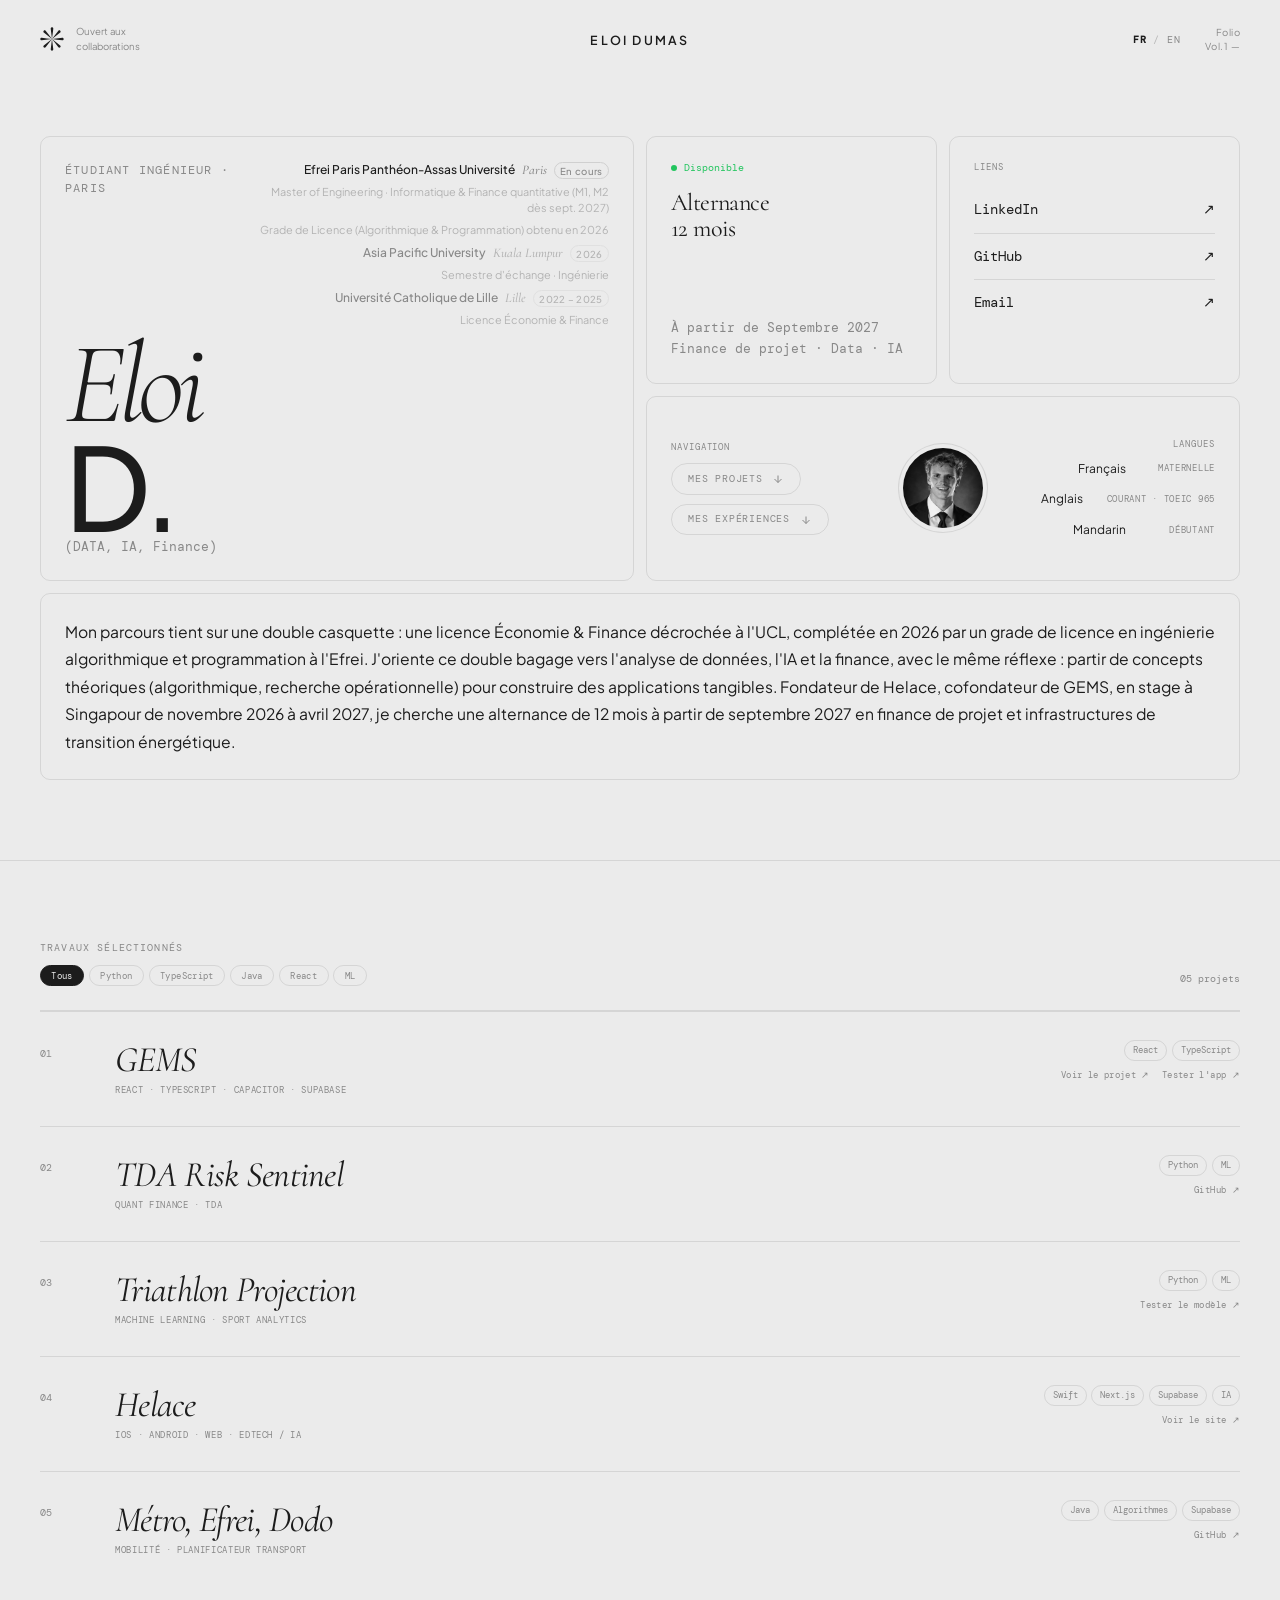
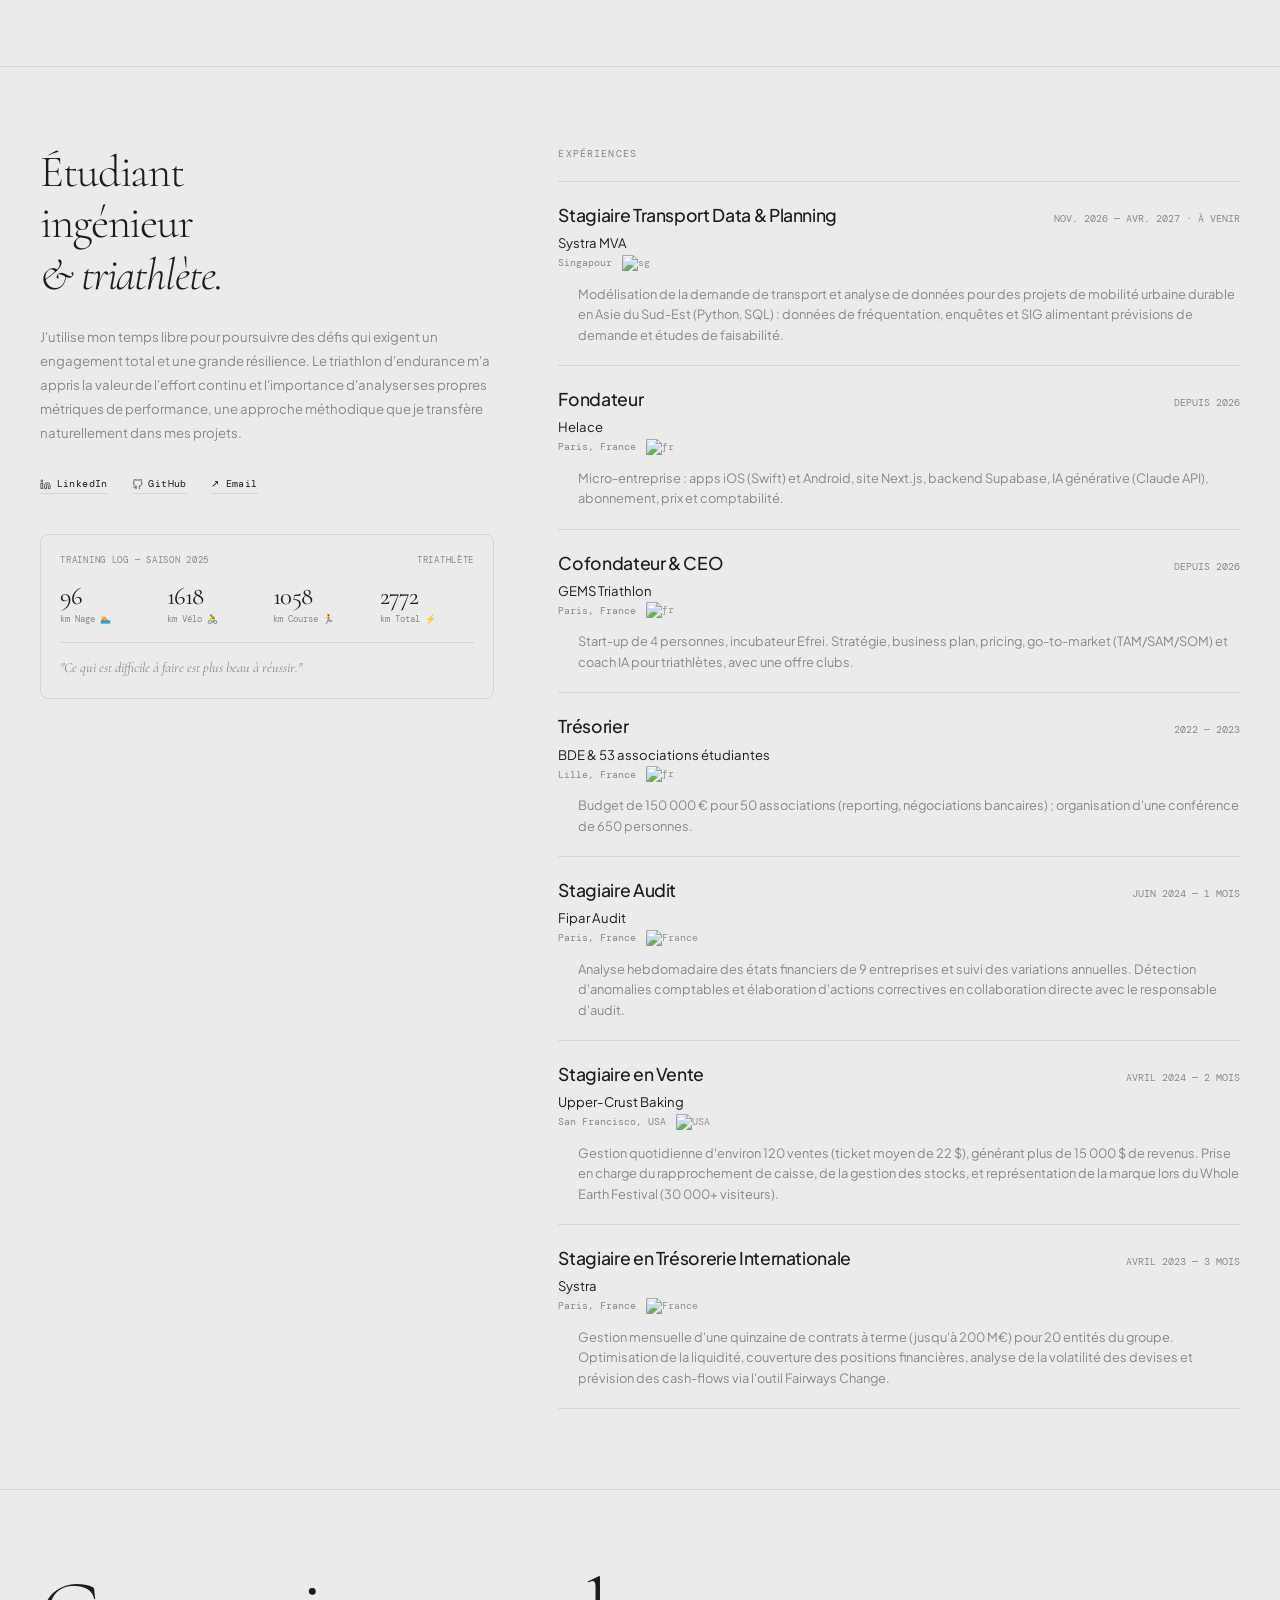
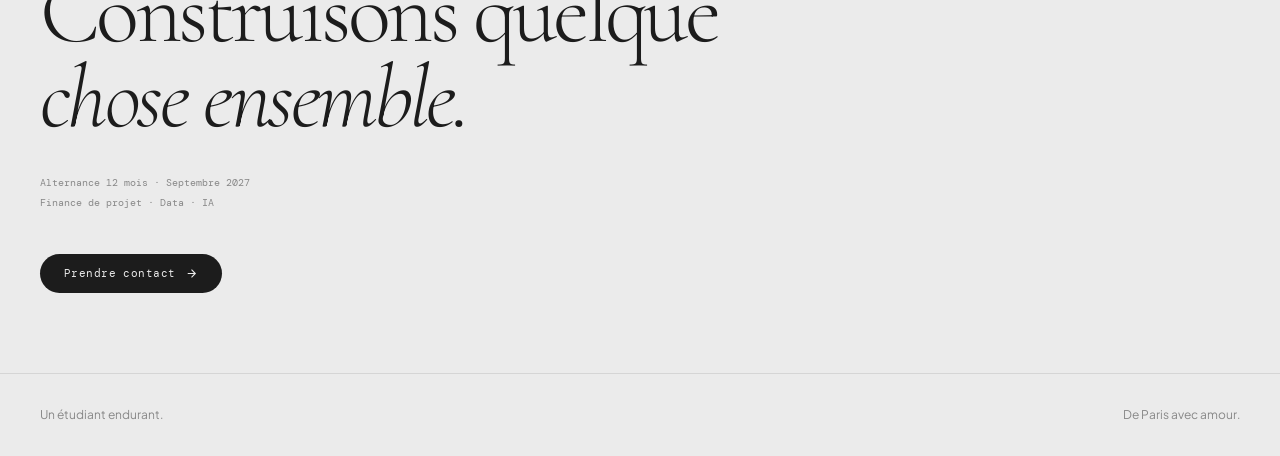
==== index.html @ a980f762 "Alternance 2027, Systra MVA Singapore, GEMS clubs, Helace mobile, new experiences Co-Authored-By: Cl" ====
<!DOCTYPE html>
<html lang="fr">
<head>
  <meta charset="UTF-8">
  <meta name="viewport" content="width=device-width, initial-scale=1.0">
  <meta name="theme-color" content="#ebebeb">
  <title>Eloi D. — Étudiant Data, IA, Finance</title>
  
  <link rel="preconnect" href="https://fonts.googleapis.com">
  <link rel="preconnect" href="https://fonts.gstatic.com" crossorigin>
  <link href="https://fonts.googleapis.com/css2?family=Cormorant:ital,wght@0,300;0,400;1,300;1,400&family=Plus+Jakarta+Sans:wght@300;400;500;600&family=DM+Mono:ital,wght@0,300;0,400;1,300&display=swap" rel="stylesheet">
  <link rel="icon" type="image/png" href="favicon.png">
  <link rel="stylesheet" href="style.css">
</head>

<body class="no-scroll">

  <div id="preloader">
    <div class="pre-top">Chargement</div>
    <div class="pre-center"><span class="si">Eloi </span><em>DUMAS</em></div>
    <div class="pre-bottom">
      <div class="pre-footer">
        <div>Un étudiant endurant.</div>
        <div>De Paris avec amour.</div>
      </div>
      <div id="progress">0%</div>
    </div>
  </div>

  <div id="transition">
    <div class="t-text"><span class="t-label" id="t-label">—</span></div>
  </div>

  <header>
    <nav class="nav container">
      <div class="nav-logo">
        <svg class="nav-star" viewBox="0 0 24 24" fill="none">
          <path d="M11.9999 12L5.61501 20.2027C5.11281 20.7653 4.23154 20.7803 3.72078 20.2572C3.21795 19.7423 3.24334 18.879 3.79721 18.3849C6.53142 16.2566 9.26566 14.1283 11.9999 12Z" fill="#1C1C1C"/>
          <path d="M11.9999 11.9999L1.68496 13.2852C0.932055 13.3279 0.298262 12.7154 0.306974 11.9844C0.315539 11.2647 0.943908 10.6723 1.68496 10.7145C5.12328 11.143 8.56161 11.5714 11.9999 11.9999Z" fill="#1C1C1C"/>
          <path d="M11.9999 11.9999L3.79723 5.61501C3.23466 5.11281 3.21962 4.23154 3.74269 3.72078C4.25764 3.21795 5.12089 3.24334 5.61503 3.79721C7.74334 6.53142 9.87162 9.26566 11.9999 11.9999Z" fill="#1C1C1C"/>
          <path d="M11.9999 11.9999L10.7145 1.68496C10.6718 0.932055 11.2843 0.298262 12.0154 0.306974C12.735 0.315539 13.3275 0.943908 13.2852 1.68496C12.8568 5.12328 12.4283 8.56161 11.9999 11.9999Z" fill="#1C1C1C"/>
          <path d="M11.9999 12L18.3848 3.79735C18.887 3.23478 19.7682 3.21974 20.279 3.74282C20.7818 4.25776 20.7565 5.12102 20.2026 5.61515C17.4684 7.74346 14.7341 9.87174 11.9999 12Z" fill="#1C1C1C"/>
          <path d="M11.9999 11.9999L22.3149 10.7145C23.0678 10.6718 23.7016 11.2843 23.6929 12.0154C23.6843 12.735 23.056 13.3275 22.3149 13.2852C18.8766 12.8568 15.4382 12.4283 11.9999 11.9999Z" fill="#1C1C1C"/>
          <path d="M12 12L20.2027 18.3849C20.7653 18.8871 20.7803 19.7684 20.2572 20.2791C19.7423 20.782 18.879 20.7566 18.3849 20.2027C16.2566 17.4685 14.1283 14.7342 12 12Z" fill="#1C1C1C"/>
          <path d="M12 12L13.2853 22.315C13.328 23.0679 12.7155 23.7017 11.9845 23.693C11.2648 23.6845 10.6724 23.0561 10.7147 22.315C11.1431 18.8767 11.5715 15.4383 12 12Z" fill="#1C1C1C"/>
        </svg>
        <span class="nav-text"><span>Ouvert aux</span><br><span>collaborations</span></span>
      </div>
      <div><span class="nav-wordmark" id="menu-toggle">ELOI DUMAS</span></div>
      <div class="nav-right" style="display: flex; align-items: center; justify-content: flex-end; gap: 1.5rem;">
        <div class="lang-switch">
          <span class="lang-active">FR</span>
          <span class="lang-sep">/</span>
          <a href="en.html" class="lang-link">EN</a>
        </div>
        
        <div class="nav-version"><span>Folio</span><span>Vol.1 —</span></div>
        <button class="nav-burger" id="burger"><span></span><span></span><span></span></button>
      </div>
    </nav>
  </header>

  <div id="menu">
    <div class="container">
      <ul class="menu-inner">
        <li class="menu-item"><a href="#work" class="menu-link"><span class="menu-num">01</span><span class="menu-lw"><span class="menu-ls"><span class="si">P</span>rojets</span><span class="menu-lc"><span class="si">P</span>rojets</span></span></a></li>
        <li class="menu-item"><a href="#about" class="menu-link"><span class="menu-num">02</span><span class="menu-lw"><span class="menu-ls"><span class="si">À</span> propos</span><span class="menu-lc"><span class="si">À</span> propos</span></span></a></li>
        <li class="menu-item"><a href="#contact" class="menu-link"><span class="menu-num">04</span><span class="menu-lw"><span class="menu-ls"><span class="si">C</span>ontact</span><span class="menu-lc"><span class="si">C</span>ontact</span></span></a></li>
        <li class="menu-item"><span class="menu-year">©2026</span></li>
      </ul>
    </div>
  </div>

  <div id="menu-mobile">
    <ul class="mm-list">
      <li class="mm-item"><a href="#work" class="mm-link"><span class="mm-num">01</span><span class="si">P</span>rojets</a></li>
      <li class="mm-item"><a href="#about" class="mm-link"><span class="mm-num">02</span><span class="si">À</span> propos</a></li>
      <li class="mm-item"><a href="#contact" class="mm-link"><span class="mm-num">04</span><span class="si">C</span>ontact</a></li>
    </ul>
    <div class="mm-footer"><div>Alternance · Sept. 2027</div></div>
  </div>

  <div class="home-prefix">
    <main>

      <section class="bento-section">
        <div class="container">
          <div class="bento">

            <div class="bc bc-name">
              <div class="bc-name-top">
                <p class="bc-eyebrow">Étudiant Ingénieur · Paris</p>
                <div class="bc-schools">
                  <p class="school-main">Efrei Paris Panthéon-Assas Université <span class="school-loc">Paris</span><span class="school-badge school-badge--active">En cours</span></p>
                  <p class="school-desc">Master of Engineering · Informatique & Finance quantitative (M1, M2 dès sept. 2027)</p>
                  <p class="school-desc">Grade de Licence (Algorithmique & Programmation) obtenu en 2026</p>
                  <p class="school-sub">Asia Pacific University <span class="school-loc">Kuala Lumpur</span><span class="school-badge school-badge--done">2026</span></p>
                  <p class="school-desc">Semestre d'échange · Ingénierie</p>
                  <p class="school-sub">Université Catholique de Lille <span class="school-loc">Lille</span><span class="school-badge school-badge--done">2022 – 2025</span></p>
                  <p class="school-desc">Licence Économie & Finance</p>
                </div>
              </div>
              <h1 class="hello-title" id="hello-title">
                <span class="font-sec">Eloi </span><span>D.</span>
              </h1>
              <p class="hello-sub">(DATA, IA, Finance)</p>
            </div>

            <div class="bc bc-status">
              <div class="bc-avail">Disponible</div>
              <p class="bc-status-head">Alternance<br>12 mois</p>
              <p class="bc-status-sub">
                À partir de Septembre 2027<br>
                Finance de projet · Data · IA
              </p>
            </div>

            <div class="bc bc-links">
              <p class="bc-links-label">Liens</p>
              <a href="https://www.linkedin.com/in/eloidumas/" target="_blank" rel="noopener noreferrer" class="bc-link">LinkedIn <span>↗</span></a>
              <a href="https://github.com/d-elmus" target="_blank" rel="noopener noreferrer" class="bc-link">GitHub <span>↗</span></a>
              <a href="mailto:eloi.dumas@efrei.net" class="bc-link">Email <span>↗</span></a>
            </div>

            <div class="bc bc-tri">
              <div class="bento-nav-lang">
                
                <div class="bnl-col bnl-left">
                  <p class="bc-links-label" style="margin-bottom: 0.5rem;">Navigation</p>
                  <div class="bento-nav-links">
                    <a href="#work" class="bento-btn">
                      <span>Mes Projets</span>
                      <svg width="12" height="12" viewBox="0 0 24 24" fill="none" stroke="currentColor" stroke-width="2"><path d="M12 5v14M5 12l7 7 7-7"/></svg>
                    </a>
                    <a href="#about" class="bento-btn">
                      <span>Mes Expériences</span>
                      <svg width="12" height="12" viewBox="0 0 24 24" fill="none" stroke="currentColor" stroke-width="2"><path d="M12 5v14M5 12l7 7 7-7"/></svg>
                    </a>
                  </div>
                </div>

                <div class="bnl-col bnl-center">
                  <img src="imagepp.jpg" alt="Eloi Dumas" class="bnl-pp">
                </div>

                <div class="bnl-col bnl-right">
                  <p class="bc-links-label" style="margin-bottom: 0.5rem; text-align: right;">Langues</p>
                  <div class="bnl-lang-list">
                    <div class="bnl-lang-row"><span>Français</span><span class="bnl-lvl">Maternelle</span></div>
                    <div class="bnl-lang-row"><span>Anglais</span><span class="bnl-lvl">Courant · TOEIC 965</span></div>
                    <div class="bnl-lang-row"><span>Mandarin</span><span class="bnl-lvl">Débutant</span></div>
                  </div>
                </div>

              </div>
            </div>

            <div class="bc bc-bio">
              <p class="bc-bio-text">
                Mon parcours tient sur une double casquette : une licence Économie & Finance
                décrochée à l'UCL, complétée en 2026 par un grade de licence en ingénierie
                algorithmique et programmation à l'Efrei. J'oriente ce double bagage vers
                l'analyse de données, l'IA et la finance, avec le même réflexe : partir de
                concepts théoriques (algorithmique, recherche opérationnelle) pour construire
                des applications tangibles. Fondateur de Helace, cofondateur de GEMS, en stage
                à Singapour de novembre 2026 à avril 2027, je cherche une alternance de
                12 mois à partir de septembre 2027 en finance de projet et infrastructures
                de transition énergétique.
              </p>
            </div>

          </div>
        </div>
      </section>

      <section id="work">
        <div class="container">
          <div class="work-head r">
            <div class="sec-label">
              <span>Travaux Sélectionnés</span>
              <div class="filters">
                <button class="f-btn on" data-f="all">Tous</button>
                <button class="f-btn" data-f="Python">Python</button>
                <button class="f-btn" data-f="TypeScript">TypeScript</button>
                <button class="f-btn" data-f="Java">Java</button>
                <button class="f-btn" data-f="React">React</button>
                <button class="f-btn" data-f="ML">ML</button>
              </div>
            </div>
            <span class="work-count">05 projets</span>
          </div>

          <div class="pi r" data-tags="Python,React,FastAPI">
            <span class="pi-num">01</span>
            <div>
              <h3 class="pi-title">GEMS</h3>
              <p class="pi-cat">React · TypeScript · Capacitor · Supabase</p>
              <p class="pi-desc">Coach triathlon IA sur iOS/Android, désormais pensé aussi pour les clubs : suivi des athlètes par leurs coachs (plan ajusté chaque semaine, notes, séances validées) et administration du club. Moteur algorithmique sur mesure (périodisation, TSS, zones, modèles Daniels/Coggan), synchronisation Strava, Garmin et Coros. Cofondateur & CEO d'une équipe de 4, incubateur Efrei.</p>
            </div>
            <div class="pi-right">
              <div class="pi-tags">
                <span class="ptag">React</span><span class="ptag">TypeScript</span>
              </div>
              <div class="pi-links">
                <a href="https://d-elmus.github.io/gems-triathlon-site/" target="_blank" rel="noopener noreferrer" class="pi-link" onclick="event.stopPropagation()">Voir le projet ↗</a>
                <a href="https://docs.google.com/forms/d/e/1FAIpQLSdRQLuxN2THtHsfDTsqhzsg8SoYLNmGdEOOzNN1s1RnC2ykCA/viewform?usp=header" target="_blank" rel="noopener noreferrer" class="pi-link" onclick="event.stopPropagation()">Tester l'app ↗</a>
              </div>
            </div>
          </div>

          <div class="pi r" data-tags="Python,ML,PyTorch" style="transition-delay:.05s">
            <span class="pi-num">02</span>
            <div>
              <h3 class="pi-title">TDA Risk Sentinel</h3>
              <p class="pi-cat">Quant Finance · TDA</p>
              <p class="pi-desc">Dashboard de finance quantitative anticipant les krachs boursiers (Python, Streamlit). Utilisation de l'Analyse Topologique de Données (plongement de Takens, backend C++) pour modéliser l'espace des phases et générer un score de risque prédictif via backtesting asymétrique.</p>
            </div>
            <div class="pi-right">
              <div class="pi-tags">
                <span class="ptag">Python</span><span class="ptag">ML</span>
              </div>
              <div class="pi-links">
                <a href="https://github.com/d-elmus/TDA-RISK-SENTINEL" target="_blank" rel="noopener noreferrer" class="pi-link" onclick="event.stopPropagation()">GitHub ↗</a>
              </div>
            </div>
          </div>

          <div class="pi r" data-tags="Python,ML" style="transition-delay:.1s">
            <span class="pi-num">03</span>
            <div>
              <h3 class="pi-title">Triathlon Projection</h3>
              <p class="pi-cat">Machine Learning · Sport Analytics</p>
              <p class="pi-desc">Modèle ML de prédiction de performances en triathlon. Estime les temps de nage, vélo et course à partir du profil athlète et des données d'entraînement.</p>
            </div>
            <div class="pi-right">
              <div class="pi-tags">
                <span class="ptag">Python</span><span class="ptag">ML</span>
              </div>
              <div class="pi-links">
                <a href="#" class="pi-link" onclick="event.stopPropagation()">Tester le modèle ↗</a>
              </div>
            </div>
          </div>

          <div class="pi r" data-tags="Swift,TypeScript,Supabase,IA" style="transition-delay:.15s">
            <span class="pi-num">04</span>
            <div>
              <h3 class="pi-title">Helace</h3>
              <p class="pi-cat">iOS · Android · Web · EdTech / IA</p>
              <p class="pi-desc">Alternative à Quizlet sur iOS, Android et web : culture générale (question du jour, parcours par niveaux, classement et match des clans) et outil pour apprendre ses cours. L'IA transforme photo, PDF ou texte en flashcards et QCM ; l'algorithme HELACE-SR (SM-2 et courbe d'Ebbinghaus) planifie les révisions et resserre les intervalles avant un examen. Import des decks Anki (.apkg). Publié sur l'App Store et Google Play, abonnement mensuel.</p>
            </div>
            <div class="pi-right">
              <div class="pi-tags">
                <span class="ptag">Swift</span><span class="ptag">Next.js</span><span class="ptag">Supabase</span><span class="ptag">IA</span>
              </div>
              <div class="pi-links">
                <a href="https://www.helace.app" target="_blank" rel="noopener noreferrer" class="pi-link" onclick="event.stopPropagation()">Voir le site ↗</a>
              </div>
            </div>
          </div>

          <div class="pi r" data-tags="Java,Algorithmes,Supabase" style="transition-delay:.2s">
            <span class="pi-num">05</span>
            <div>
              <h3 class="pi-title">Métro, Efrei, Dodo</h3>
              <p class="pi-cat">Mobilité · Planificateur Transport</p>
              <p class="pi-desc">Planificateur d'itinéraires en transports en commun pour l'Île-de-France, pensé comme alternative écologique à un GPS orienté voiture. Implémente l'algorithme RAPTOR (recherche de trajets multi-correspondances) sur données GTFS réelles, avec vérification de connexité du réseau (BFS) et arbre couvrant minimal (Kruskal). Interface Swing + carte Leaflet servie par un serveur HTTP embarqué.</p>
            </div>
            <div class="pi-right">
              <div class="pi-tags">
                <span class="ptag">Java</span><span class="ptag">Algorithmes</span><span class="ptag">Supabase</span>
              </div>
              <div class="pi-links">
                <a href="https://github.com/d-elmus/IT1C---MED---Paris" target="_blank" rel="noopener noreferrer" class="pi-link" onclick="event.stopPropagation()">GitHub ↗</a>
              </div>
            </div>
          </div>

        </div>
      </section>

      <section id="about">
        <div class="container">
          <div class="about-grid">
            
            <div class="r">
              <h2 class="about-h">
                Étudiant <br>ingénieur<br><em>&amp; triathlète.</em>
              </h2>
              <p class="about-body">
                J'utilise mon temps libre pour poursuivre des défis qui exigent un engagement
                 total et une grande résilience. Le triathlon d'endurance m'a appris la 
                 valeur de l'effort continu et l'importance d'analyser ses propres métriques 
                 de performance, une approche méthodique que je transfère naturellement 
                 dans mes projets.<br>
              </p>
              <div class="about-links">
                <a href="https://www.linkedin.com/in/eloidumas/" target="_blank" rel="noopener noreferrer" class="alink">
                  <svg width="11" height="11" viewBox="0 0 24 24" fill="none" stroke="currentColor" stroke-width="1.5"><path d="M16 8a6 6 0 0 1 6 6v7h-4v-7a2 2 0 0 0-4 0v7H10v-7a6 6 0 0 1 6-6z"/><rect x="2" y="9" width="4" height="12"/><circle cx="4" cy="4" r="2"/></svg>
                  LinkedIn
                </a>
                <a href="https://github.com/d-elmus" target="_blank" rel="noopener noreferrer" class="alink">
                  <svg width="11" height="11" viewBox="0 0 24 24" fill="none" stroke="currentColor" stroke-width="1.5"><path d="M9 19c-5 1.5-5-2.5-7-3m14 6v-3.87a3.37 3.37 0 0 0-.94-2.61c3.14-.35 6.44-1.54 6.44-7A5.44 5.44 0 0 0 20 4.77 5.07 5.07 0 0 0 19.91 1S18.73.65 16 2.48a13.38 13.38 0 0 0-7 0C6.27.65 5.09 1 5.09 1A5.07 5.07 0 0 0 5 4.77a5.44 5.44 0 0 0-1.5 3.78c0 5.42 3.3 6.61 6.44 7A3.37 3.37 0 0 0 9 18.13V22"/></svg>
                  GitHub
                </a>
                <a href="mailto:eloi.dumas@efrei.net" class="alink">↗ Email</a>
              </div>

              <div class="tri r" id="tri">
                <div class="tri-hd">
                  <span>Training Log — Saison 2025</span>
                  <span>Triathlète</span>
                </div>
                <div class="tri-grid">
                  <div>
                    <div class="tri-v" data-count="137">0</div>
                    <div class="tri-l">km Nage 🏊</div>
                  </div>
                  <div>
                    <div class="tri-v" data-count="2303">0</div>
                    <div class="tri-l">km Vélo 🚴</div>
                  </div>
                  <div>
                    <div class="tri-v" data-count="1505">0</div>
                    <div class="tri-l">km Course 🏃</div>
                  </div>
                  <div>
                    <div class="tri-v" data-count="3945">0</div>
                    <div class="tri-l">km Total ⚡</div>
                  </div>
                </div>
                <p class="tri-q">"Ce qui est difficile à faire est plus beau à réussir."</p>
              </div>
            </div>

            <div class="r" style="transition-delay:.1s">
              <p class="skills-label">Expériences</p>
              
              <div class="exp-list">
                <div class="exp-row">
                  <div class="exp-header">
                    <h3 class="exp-title">Stagiaire Transport Data & Planning</h3>
                    <span class="exp-date">Nov. 2026 — Avr. 2027 · À venir</span>
                  </div>
                  <p class="exp-company">Systra MVA</p>
                  <p class="exp-loc">Singapour <img src="https://flagcdn.com/w20/sg.png" alt="sg" class="flag-icon"></p>
                  <p class="exp-desc">
                    Modélisation de la demande de transport et analyse de données pour des projets de mobilité urbaine durable en Asie du Sud-Est (Python, SQL) : données de fréquentation, enquêtes et SIG alimentant prévisions de demande et études de faisabilité.
                  </p>
                </div>
                <div class="exp-row">
                  <div class="exp-header">
                    <h3 class="exp-title">Fondateur</h3>
                    <span class="exp-date">Depuis 2026</span>
                  </div>
                  <p class="exp-company">Helace</p>
                  <p class="exp-loc">Paris, France <img src="https://flagcdn.com/w20/fr.png" alt="fr" class="flag-icon"></p>
                  <p class="exp-desc">
                    Micro-entreprise : apps iOS (Swift) et Android, site Next.js, backend Supabase, IA générative (Claude API), abonnement, prix et comptabilité.
                  </p>
                </div>
                <div class="exp-row">
                  <div class="exp-header">
                    <h3 class="exp-title">Cofondateur & CEO</h3>
                    <span class="exp-date">Depuis 2026</span>
                  </div>
                  <p class="exp-company">GEMS Triathlon</p>
                  <p class="exp-loc">Paris, France <img src="https://flagcdn.com/w20/fr.png" alt="fr" class="flag-icon"></p>
                  <p class="exp-desc">
                    Start-up de 4 personnes, incubateur Efrei. Stratégie, business plan, pricing, go-to-market (TAM/SAM/SOM) et coach IA pour triathlètes, avec une offre clubs.
                  </p>
                </div>
                <div class="exp-row">
                  <div class="exp-header">
                    <h3 class="exp-title">Trésorier</h3>
                    <span class="exp-date">2022 — 2023</span>
                  </div>
                  <p class="exp-company">BDE & 53 associations étudiantes</p>
                  <p class="exp-loc">Lille, France <img src="https://flagcdn.com/w20/fr.png" alt="fr" class="flag-icon"></p>
                  <p class="exp-desc">
                    Budget de 150 000 € pour 50 associations (reporting, négociations bancaires) ; organisation d'une conférence de 650 personnes.
                  </p>
                </div>
                <div class="exp-row">
                  <div class="exp-header">
                    <h3 class="exp-title">Stagiaire Audit</h3>
                    <span class="exp-date">Juin 2024 — 1 mois</span>
                  </div>
                  <p class="exp-company">Fipar Audit</p>
                  <p class="exp-loc">Paris, France <img src="https://flagcdn.com/w20/fr.png" alt="France" class="flag-icon"></p>
                  <p class="exp-desc">
                    Analyse hebdomadaire des états financiers de 9 entreprises et suivi des variations annuelles. Détection d'anomalies comptables et élaboration d'actions correctives en collaboration directe avec le responsable d'audit.
                  </p>
                </div>
                <div class="exp-row">
                  <div class="exp-header">
                    <h3 class="exp-title">Stagiaire en Vente</h3>
                    <span class="exp-date">Avril 2024 — 2 mois</span>
                  </div>
                  <p class="exp-company">Upper-Crust Baking</p>
                  <p class="exp-loc">San Francisco, USA <img src="https://flagcdn.com/w20/us.png" alt="USA" class="flag-icon"></p>
                  <p class="exp-desc">
                    Gestion quotidienne d'environ 120 ventes (ticket moyen de 22 $), générant plus de 15 000 $ de revenus. Prise en charge du rapprochement de caisse, de la gestion des stocks, et représentation de la marque lors du Whole Earth Festival (30 000+ visiteurs).
                  </p>
                </div>
                <div class="exp-row">
                  <div class="exp-header">
                    <h3 class="exp-title">Stagiaire en Trésorerie Internationale</h3>
                    <span class="exp-date">Avril 2023 — 3 mois</span>
                  </div>
                  <p class="exp-company">Systra</p>
                  <p class="exp-loc">Paris, France <img src="https://flagcdn.com/w20/fr.png" alt="France" class="flag-icon"></p>
                  <p class="exp-desc">
                    Gestion mensuelle d'une quinzaine de contrats à terme (jusqu'à 200 M€) pour 20 entités du groupe. Optimisation de la liquidité, couverture des positions financières, analyse de la volatilité des devises et prévision des cash-flows via l'outil Fairways Change.
                  </p>
                </div>
              </div>
            </div>
            
          </div>
        </div>
      </section>

      <section id="contact">
        <div class="container">
          <div class="contact-inner r">
            <h2 class="contact-title">
              Construisons quelque<br><em>chose ensemble.</em>
            </h2>
            <p class="contact-meta">
              Alternance 12 mois · Septembre 2027<br>
              Finance de projet · Data · IA
            </p>
            <a href="mailto:eloi.dumas@efrei.net" class="contact-btn">
              Prendre contact
              <svg width="13" height="13" viewBox="0 0 24 24" fill="none" stroke="currentColor" stroke-width="2"><path d="M5 12h14M12 5l7 7-7 7"/></svg>
            </a>
          </div>
        </div>
      </section>

      <footer class="footer">
        <div class="container">
          <div class="footer-flex">
            <p class="footer-content">Un étudiant endurant.</p>
            <p class="footer-content">De Paris avec amour.</p>
          </div>
        </div>
      </footer>

    </main>
  </div>

  <script src="script.js"></script>
</body>
</html>
---- style.css ----
*, *::before, *::after { box-sizing: border-box; margin: 0; padding: 0; }

:root {
  --bg:     #EBEBEB;
  --fg:     #1C1C1C;
  --muted:  #888;
  --dim:    rgba(28,28,28,.1);
  --serif:  'Cormorant', Georgia, serif;
  --sans:   'Plus Jakarta Sans', system-ui, sans-serif;
  --mono:   'DM Mono', monospace;
}

html { scroll-behavior: smooth; }

body {
  background: var(--bg); color: var(--fg);
  font-family: var(--sans); font-size: 14px;
  line-height: 1.5; -webkit-font-smoothing: antialiased;
  overflow-x: hidden;
}
body.no-scroll { overflow: hidden; }

.container { max-width: 1400px; margin: 0 auto; padding: 0 2.5rem; }

/* ── Preloader ──────────────────────────────────────── */
#preloader {
  position: fixed; inset: 0; z-index: 900;
  background: var(--bg);
  display: flex; flex-direction: column;
  justify-content: space-between; padding: 2.5rem;
  transition: opacity .7s ease .1s, visibility .7s ease .1s;
}
#preloader.out { opacity: 0; visibility: hidden; pointer-events: none; }

.pre-top {
  font-family: var(--mono); font-size: .65rem;
  color: var(--muted); letter-spacing: .1em; text-transform: uppercase;
}
.pre-center {
  text-align: center;
  font-family: var(--serif); font-weight: 300; font-style: italic;
  font-size: clamp(3rem, 8vw, 6rem); letter-spacing: -.04em; line-height: 1;
}
.pre-center em { font-style: normal; font-family: var(--sans); font-weight: 500; }
.pre-bottom {
  display: flex; justify-content: space-between; align-items: flex-end;
}
.pre-footer { font-size: .75rem; color: var(--muted); line-height: 1.8; }
#progress {
  font-family: var(--mono); font-size: .65rem; color: var(--muted);
}

/* ── Transition overlay ─────────────────────────────── */
#transition {
  position: fixed; inset: 0; z-index: 800;
  background: var(--bg);
  display: flex; align-items: center; justify-content: center;
  pointer-events: none; opacity: 0;
  transition: opacity .35s ease;
}
#transition.show { opacity: 1; pointer-events: auto; }
.t-text {
  overflow: hidden; display: flex; align-items: center;
}
.t-label {
  display: block;
  font-family: var(--sans); font-weight: 500;
  font-size: clamp(3rem, 9vw, 8rem); letter-spacing: -.05em; line-height: 1;
  transform: translateY(110%);
  transition: transform .55s cubic-bezier(.16,1,.3,1);
}
#transition.show .t-label { transform: none; }
.t-label .si { font-family: var(--serif); font-style: italic; font-weight: 300; }

/* ── Header ─────────────────────────────────────────── */
header {
  position: fixed; top: 0; left: 0; right: 0; z-index: 600;
  padding: 1.5rem 0;
}
.nav {
  display: grid; grid-template-columns: 1fr auto 1fr;
  align-items: center;
}
.nav-logo { display: flex; align-items: center; gap: .75rem; }
.nav-star {
  width: 24px; height: 24px; flex-shrink: 0;
  animation: spin 12s linear infinite;
  cursor: pointer; transition: animation-duration .3s;
}
.nav-star:hover { animation-duration: 1.5s; }
@keyframes spin { to { transform: rotate(360deg); } }
.nav-text {
  font-size: .6rem; color: var(--muted); line-height: 1.6;
  display: none;
}
@media (min-width: 900px) { .nav-text { display: block; } }

.nav-wordmark {
  font-family: var(--sans); font-weight: 600; font-size: .78rem;
  letter-spacing: .18em; text-transform: uppercase;
  color: var(--fg); text-decoration: none; cursor: pointer;
  user-select: none;
}

.nav-right { text-align: right; }
.nav-version {
  font-size: .6rem; color: var(--muted); letter-spacing: .05em;
  display: flex; flex-direction: column; align-items: flex-end;
}
.nav-burger { display: none; cursor: pointer; border: none; background: none; padding: .25rem; }
.nav-burger span {
  display: block; width: 20px; height: 1px;
  background: var(--fg); margin: 4px 0;
  transition: transform .3s, opacity .3s;
}
body.menu-open .nav-burger span:nth-child(1) { transform: translateY(5px) rotate(45deg); }
body.menu-open .nav-burger span:nth-child(2) { opacity: 0; }
body.menu-open .nav-burger span:nth-child(3) { transform: translateY(-5px) rotate(-45deg); }

/* ── Menu overlay ───────────────────────────────────── */
#menu {
  position: fixed; inset: 0; z-index: 500;
  background: var(--bg);
  display: flex; align-items: center;
  transform: translateY(-100%);
  transition: transform .7s cubic-bezier(.76,0,.24,1);
}
#menu.open { transform: none; }

.menu-inner { list-style: none; width: 100%; }

.menu-item {
  border-top: 1px solid var(--dim);
  transform: translateY(1.2rem); opacity: 0;
  transition: transform .6s cubic-bezier(.16,1,.3,1), opacity .5s;
}
.menu-item:last-child { border-bottom: 1px solid var(--dim); }
#menu.open .menu-item { transform: none; opacity: 1; }
#menu.open .menu-item:nth-child(1) { transition-delay: .18s; }
#menu.open .menu-item:nth-child(2) { transition-delay: .23s; }
#menu.open .menu-item:nth-child(3) { transition-delay: .28s; }
#menu.open .menu-item:nth-child(4) { transition-delay: .33s; }
#menu.open .menu-item:nth-child(5) { transition-delay: .38s; }

.menu-link {
  display: flex; align-items: center; gap: 1.5rem;
  padding: 1.4rem 0; text-decoration: none; color: var(--fg);
}
.menu-num {
  font-family: var(--mono); font-size: .62rem;
  color: var(--muted); min-width: 2.2rem; letter-spacing: .04em;
}
.menu-lw { position: relative; overflow: hidden; }
.menu-ls {
  display: block;
  font-size: clamp(2rem, 4.5vw, 4rem);
  font-weight: 500; letter-spacing: -.04em; line-height: 1.05;
  transition: transform .5s cubic-bezier(.76,0,.24,1);
}
.menu-lc {
  position: absolute; top: 100%; left: 0;
  font-size: clamp(2rem, 4.5vw, 4rem);
  font-weight: 500; letter-spacing: -.04em; line-height: 1.05;
  transition: transform .5s cubic-bezier(.76,0,.24,1);
}
.menu-item:hover .menu-ls { transform: translateY(-100%); }
.menu-item:hover .menu-lc { transform: translateY(-100%); }
.si { font-family: var(--serif); font-style: italic; font-weight: 300; }

.menu-year {
  font-family: var(--mono); font-size: .65rem;
  color: var(--muted); padding: 1.2rem 0;
  display: block;
}

/* ── Main content ───────────────────────────────────── */
.home-prefix { padding-top: 7rem; }

/* ── Bento landing ──────────────────────────────────── */
.bento-section { padding: 1.5rem 0 5rem; }

.bento {
  display: grid;
  grid-template-columns: repeat(4, 1fr);
  gap: .75rem;
}

.bc {
  border: 1px solid var(--dim); border-radius: 10px;
  padding: 1.5rem;
  display: flex; flex-direction: column;
}

.bc-name { grid-column: 1/3; grid-row: 1/3; min-height: 340px; justify-content: space-between; }
.bc-status { grid-column: 3/4; grid-row: 1/2; }
.bc-links { grid-column: 4/5; grid-row: 1/2; }
.bc-tri  { grid-column: 3/5; grid-row: 2/3; }
.bc-bio  { grid-column: 1/5; grid-row: 3/4; }

/* Name card */
.bc-eyebrow {
  font-family: var(--mono); font-size: 0.75rem; color: var(--muted);
  letter-spacing: .1em; text-transform: uppercase;
}


/* ── En-tête de la carte Nom (Ecoles) ── */
.bc-name-top {
  display: flex;
  justify-content: space-between;
  align-items: flex-start;
  width: 100%;
  gap: 1rem;
}

.bc-schools {
  text-align: right;
}

/* ── Textes des écoles : même typographie pour les deux ── */
.school-main, .school-sub {
  font-family: var(--sans);
  font-weight: 500;
  font-size: 0.75rem; /* Taille identique */
  margin-bottom: 0.2rem;
}

/* Couleurs principales */
.school-main {
  color: var(--fg); /* Noir (couleur par défaut) pour Efrei */
}

.school-sub {
  color: #888888; /* Gris parfait pour APU */
}

/* ── Localisations : même typographie ── */
.school-loc {
  font-family: var(--serif);
  font-style: italic;
  margin-left: 0.35rem;
  font-size: 1.1em;
}

/* Couleurs des localisations adaptées à leur ligne */
.school-main .school-loc {
  color: #888888; /* Gris normal pour Paris */
}

.school-sub .school-loc {
  color: #b3b3b3; /* Gris plus clair pour Kuala Lumpur, pour garder le contraste */
}

/* ── Badges statut école ── */
.school-badge {
  font-family: var(--sans);
  font-size: 0.6rem;
  font-weight: 500;
  letter-spacing: 0.03em;
  padding: 0.1rem 0.35rem;
  border-radius: 99px;
  margin-left: 0.4rem;
  vertical-align: middle;
}

.school-badge--active {
  color: #888888;
  border: 1px solid #d0d0d0;
}

.school-badge--done {
  color: #b3b3b3;
  border: 1px solid #e0e0e0;
}

.school-desc {
  font-family: var(--sans);
  font-size: 0.68rem;
  font-weight: 400;
  color: #b3b3b3;
  margin-top: 0.05rem;
  margin-bottom: 0.35rem;
}

/* ── Ajustement pour mobile ── */
@media (max-width: 640px) {
  .bc-name-top {
    flex-direction: column;
    gap: 0.6rem;
  }
  .bc-schools {
    text-align: left;
  }
}

.hello-title {
  font-family: var(--sans); font-weight: 500;
  font-size: clamp(3.5rem, 9vw, 7.5rem);
  letter-spacing: -.055em; line-height: .88;
  flex: 1; display: flex; flex-direction: column; justify-content: center;
}
.hello-title .font-sec { font-family: var(--serif); font-style: italic; font-weight: 300; }
.hello-title .char { display: inline-block; opacity: 0; transform: translateY(72%); }
.hello-title.go .char { animation: cin .85s cubic-bezier(.16,1,.3,1) forwards; }
@keyframes cin { to { opacity: 1; transform: none; } }
.hello-sub {
  font-family: var(--mono); font-size: 0.8rem; color: var(--muted);
}

/* Status card */
.bc-avail {
  display: inline-flex; align-items: center; gap: .45rem;
  font-family: var(--mono); font-size: .6rem;
  color: #22C55E; margin-bottom: .9rem;
}
.bc-avail::before {
  content: ''; width: 6px; height: 6px; border-radius: 50%;
  background: #22C55E; flex-shrink: 0;
  animation: pdot 2s infinite;
}
@keyframes pdot {
  0%,100% { box-shadow: 0 0 0 0 rgba(34,197,94,0); }
  50% { box-shadow: 0 0 0 4px rgba(34,197,94,.18); }
}
.bc-status-head {
  font-family: var(--serif); font-weight: 400;
  font-size: 1.5rem; letter-spacing: -.025em; line-height: 1.1;
  margin-bottom: .5rem; flex: 1;
}
.bc-status-sub {
  font-family: var(--mono); font-size: 0.8rem;
  color: var(--muted); line-height: 1.6;
}

/* Links card */
.bc-link {
  display: flex; justify-content: space-between;
  padding: .75rem 0; border-bottom: 1px solid var(--dim);
  text-decoration: none; color: var(--fg);
  font-family: var(--mono); font-size: 0.9rem;
  transition: opacity .2s;
}
.bc-link:first-child { border-top: 1px solid var(--dim); }
.bc-link:last-child { border-bottom: none; }
.bc-link:hover { opacity: .45; }
.bc-links-label {
  font-family: var(--mono); font-size: .58rem; color: var(--muted);
  letter-spacing: .1em; text-transform: uppercase; margin-bottom: .75rem;
}

/* Triathlon card */
.bc-tri-hd {
  display: flex; justify-content: space-between;
  font-family: var(--mono); font-size: .57rem; color: var(--muted);
  letter-spacing: .08em; text-transform: uppercase; margin-bottom: 1rem;
}
.bc-tri-grid {
  display: grid; grid-template-columns: repeat(4, 1fr);
  gap: .75rem; flex: 1;
}
.bc-tri-v {
  font-family: var(--serif); font-weight: 400;
  font-size: 1.75rem; letter-spacing: -.04em; line-height: 1;
}
.bc-tri-l {
  font-family: var(--mono); font-size: 0.75rem;
  color: var(--muted); margin-top: .2rem;
}
.bc-tri-q {
  border-top: 1px solid var(--dim); padding-top: .85rem; margin-top: .9rem;
  font-family: var(--serif); font-style: italic;
  font-size: 1.1rem; /* Citation plus lisible */ color: var(--muted);
}

/* Bio card */
.bc-bio-text { font-size: .98rem; line-height: 1.75; color: var(--fg); }

/* ── Work section ───────────────────────────────────── */
#work { padding: 5rem 0; border-top: 1px solid var(--dim); }
.work-head {
  display: flex; justify-content: space-between; align-items: flex-end;
  padding-bottom: 1.5rem; margin-bottom: 0;
  border-bottom: 1px solid var(--dim);
}
.sec-label {
  font-family: var(--mono); font-size: .6rem; color: var(--muted);
  letter-spacing: .12em; text-transform: uppercase;
  display: flex; flex-direction: column; gap: .6rem;
}
.filters { display: flex; gap: .3rem; flex-wrap: wrap; }
.f-btn {
  font-family: var(--mono); font-size: .56rem; font-weight: 400;
  padding: .22rem .65rem; border-radius: 100px;
  border: 1px solid var(--dim); background: transparent;
  color: var(--muted); cursor: pointer;
  transition: all .18s; letter-spacing: .04em;
}
.f-btn:hover { border-color: var(--fg); color: var(--fg); }
.f-btn.on { background: var(--fg); color: var(--bg); border-color: var(--fg); }
.work-count { font-family: var(--mono); font-size: .6rem; color: var(--muted); }

.pi {
  display: grid; grid-template-columns: 3.2rem 1fr auto;
  gap: 1.5rem; align-items: start;
  padding: 1.75rem 0; border-top: 1px solid var(--dim);
  cursor: pointer;
  transition: background .2s; position: relative;
}
.pi:hover { background: rgba(28,28,28,.03); margin: 0 -2.5rem; padding-left: 2.5rem; padding-right: 2.5rem; }
.pi-num {
  font-family: var(--mono); font-size: .6rem;
  color: var(--muted); padding-top: .4rem; letter-spacing: .05em;
}
.pi-title {
  font-family: var(--serif); font-style: italic; font-weight: 400;
  font-size: clamp(1.6rem, 2.8vw, 2.4rem);
  letter-spacing: -.02em; line-height: 1.1; margin-bottom: .3rem;
}
.pi:hover .pi-title { font-style: normal; }
.pi-cat {
  font-family: var(--mono); font-size: .57rem; color: var(--muted);
  letter-spacing: .07em; text-transform: uppercase;
}
.pi-desc {
  font-size: .8rem; color: var(--muted); line-height: 1.7;
  max-height: 0; overflow: hidden;
  transition: max-height .4s cubic-bezier(.4,0,.2,1), margin-top .4s;
}
.pi.open .pi-desc { max-height: 80px; margin-top: .7rem; }

.pi-right {
  display: flex; flex-direction: column;
  align-items: flex-end; gap: .5rem;
}
.pi-tags { display: flex; gap: .3rem; flex-wrap: wrap; justify-content: flex-end; }
.ptag {
  font-family: var(--mono); font-size: .55rem;
  padding: .18rem .5rem; border-radius: 100px;
  border: 1px solid var(--dim); color: var(--muted);
}
.pi-links { display: flex; gap: .75rem; }
.pi-link {
  font-family: var(--mono); font-size: .58rem;
  color: var(--muted); text-decoration: none; letter-spacing: .04em;
  transition: color .2s;
}
.pi-link:hover { color: var(--fg); }

/* ── About section ──────────────────────────────────── */
#about { padding: 5rem 0; border-top: 1px solid var(--dim); }
.about-grid {
  display: grid; 
  grid-template-columns: 4fr 6fr; /* <-- Changement ici */
  gap: 4rem; /* <-- Changement ici */
  align-items: start;
}
.about-h {
  font-family: var(--serif); font-weight: 300;
  font-size: clamp(2rem, 3.5vw, 2.8rem);
  letter-spacing: -.025em; line-height: 1.15;
  margin-bottom: 1.5rem;
}
.about-h em { font-style: italic; }
.about-body {
  font-size: .83rem; color: var(--muted); line-height: 1.8;
  margin-bottom: 2rem;
}
.about-links { display: flex; gap: 1.5rem; }
.alink {
  font-family: var(--mono); font-size: .62rem; color: var(--fg);
  text-decoration: none; letter-spacing: .04em;
  border-bottom: 1px solid var(--dim); padding-bottom: .1rem;
  display: flex; align-items: center; gap: .35rem;
  transition: border-color .2s;
}
.alink:hover { border-color: var(--fg); }

.skills-label {
  font-family: var(--mono); font-size: .6rem; color: var(--muted);
  letter-spacing: .12em; text-transform: uppercase; margin-bottom: 1.25rem;
}
.skill-row {
  display: flex; justify-content: space-between;
  padding: .7rem 0; border-bottom: 1px solid var(--dim);
  font-size: .82rem;
}
.skill-row:first-of-type { border-top: 1px solid var(--dim); }
.skill-lvl { font-family: var(--mono); font-size: .57rem; color: var(--muted); }

/* ── Expériences ── */
.exp-list {
  display: flex;
  flex-direction: column;
}

.exp-row {
  padding: 1.25rem 0;
  border-bottom: 1px solid var(--dim);
}

.exp-row:first-of-type {
  border-top: 1px solid var(--dim);
}

.exp-header {
  display: flex;
  justify-content: space-between;
  align-items: baseline;
  margin-bottom: 0.3rem;
  gap: 1rem;
}

.exp-title {
  font-family: var(--sans);
  font-size: 1.1rem;
  font-weight: 500;
  letter-spacing: -.02em;
  color: var(--fg);
}

.exp-date {
  font-family: var(--mono);
  font-size: 0.6rem;
  color: var(--muted);
  text-transform: uppercase;
  white-space: nowrap;
}

.exp-company {
  font-size: 0.82rem;
  color: var(--fg);
  margin-bottom: 0.15rem;
}

.exp-loc {
  font-family: var(--mono);
  font-size: 0.65rem;
  color: var(--muted);
}

.exp-desc {
  font-size: 0.8rem;
  color: var(--muted);
  line-height: 1.6;
  margin-top: 0.75rem;
  padding-left: 1.2rem;
}

.exp-desc li {
  margin-bottom: 0.3rem;
}

/* ── Icônes de drapeaux ── */
.flag-icon {
  width: 14px;
  vertical-align: middle;
  margin-left: 4px;
  border-radius: 1px;
  transform: translateY(-1px); /* Ajuste l'alignement vertical avec le texte */
  opacity: 0.9; /* S'intègre mieux avec tes couleurs minimalistes */
}

@media (max-width: 640px) {
  .exp-header {
    flex-direction: column;
    gap: 0.2rem;
  }
}

/* ── Triathlon widget ───────────────────────────────── */
.tri {
  margin-top: 2.5rem; padding: 1.2rem;
  border: 1px solid var(--dim); border-radius: 8px;
}
.tri-hd {
  display: flex; justify-content: space-between;
  font-family: var(--mono); font-size: .57rem; color: var(--muted);
  letter-spacing: .08em; text-transform: uppercase; margin-bottom: 1rem;
}
.tri-grid {
  display: grid; grid-template-columns: repeat(4, 1fr);
  gap: .75rem; margin-bottom: 1rem;
}
.tri-v {
  font-family: var(--serif); font-weight: 400;
  font-size: 1.55rem; letter-spacing: -.03em; line-height: 1;
}
.tri-l {
  font-family: var(--mono); font-size: .55rem;
  color: var(--muted); margin-top: .25rem;
}
.tri-q {
  border-top: 1px solid var(--dim); padding-top: .9rem;
  font-family: var(--serif); font-style: italic;
  font-size: .88rem; color: var(--muted);
}

/* ── Contact section ────────────────────────────────── */
#contact { padding: 5rem 0; border-top: 1px solid var(--dim); }
.contact-inner { max-width: 900px; }
.contact-title {
  font-family: var(--serif); font-weight: 300;
  font-size: clamp(3rem, 7vw, 6rem);
  letter-spacing: -.04em; line-height: .95;
  margin-bottom: 2rem;
}
.contact-title em { font-style: italic; }
.contact-meta {
  font-family: var(--mono); font-size: .62rem;
  color: var(--muted); line-height: 2.1; margin-bottom: 2.5rem;
}
.contact-btn {
  display: inline-flex; align-items: center; gap: .6rem;
  font-family: var(--mono); font-size: .68rem; font-weight: 400;
  padding: .7rem 1.5rem; border-radius: 100px;
  background: var(--fg); color: var(--bg);
  text-decoration: none; letter-spacing: .04em;
  transition: opacity .2s;
}
.contact-btn:hover { opacity: .8; }

/* ── Footer ─────────────────────────────────────────── */
.footer {
  padding: 2rem 0; border-top: 1px solid var(--dim);
}
.footer-flex {
  display: flex; justify-content: space-between; align-items: center;
}
.footer-content { font-size: .75rem; color: var(--muted); }

/* ── Reveal ─────────────────────────────────────────── */
.r {
  opacity: 0; transform: translateY(1.2rem);
  transition: opacity .7s ease, transform .7s ease;
}
.r.in { opacity: 1; transform: none; }

/* ── Mobile menu ────────────────────────────────────── */
#menu-mobile {
  position: fixed; inset: 0; z-index: 500;
  background: var(--bg);
  display: none; flex-direction: column;
  padding: 6rem 2rem 2rem;
  transform: translateX(100%);
  transition: transform .5s cubic-bezier(.76,0,.24,1);
}
#menu-mobile.open { transform: none; }
.mm-list { list-style: none; flex: 1; }
.mm-item { border-bottom: 1px solid var(--dim); }
.mm-link {
  display: flex; align-items: center; gap: 1rem;
  padding: 1.2rem 0; text-decoration: none; color: var(--fg);
  font-size: 2rem; font-weight: 500; letter-spacing: -.04em;
}
.mm-num { font-family: var(--mono); font-size: .62rem; color: var(--muted); min-width: 2rem; }
.mm-footer {
  font-family: var(--mono); font-size: .6rem;
  color: var(--muted); line-height: 2;
}

/* ── Responsive ─────────────────────────────────────── */
@media (max-width: 960px) {
  .bento { grid-template-columns: repeat(2, 1fr); }
  .bc-name { grid-column: 1/3; grid-row: 1/2; min-height: 260px; }
  .bc-status { grid-column: 1/2; grid-row: 2/3; }
  .bc-links { grid-column: 2/3; grid-row: 2/3; }
  .bc-tri  { grid-column: 1/3; grid-row: 3/4; }
  .bc-bio  { grid-column: 1/3; grid-row: 4/5; }
  .bc-tri-grid { grid-template-columns: repeat(2, 1fr); }
  .about-grid { grid-template-columns: 1fr; gap: 3rem; }
  .tri-grid { grid-template-columns: repeat(2, 1fr); }
}
@media (max-width: 640px) {
  .container { padding: 0 1.25rem; }
  .nav-version { display: none; }
  .nav-burger { display: block; }
  #menu { display: none; }
  #menu-mobile { display: flex; }
  .bento { grid-template-columns: 1fr; gap: .5rem; }
  .bc-name, .bc-status, .bc-links, .bc-tri, .bc-bio {
    grid-column: 1/2; grid-row: auto;
  }
  .bc-name { min-height: 220px; }
  .bc-tri-grid { grid-template-columns: repeat(2, 1fr); }
  .pi { grid-template-columns: 2.5rem 1fr; }
  .pi:hover { margin: 0 -1.25rem; padding-left: 1.25rem; padding-right: 1.25rem; }
  .pi-right { display: none; }
  .footer-flex { flex-direction: column; gap: .5rem; text-align: center; }
}

/* ── Boutons de navigation Bento (Version épurée) ── */
.bento-nav {
  display: flex;
  flex-direction: column;
  justify-content: flex-start;
}

.bento-nav-links {
  display: flex;
  flex-direction: column;
  align-items: flex-start; /* Les boutons s'adaptent au texte, sans s'étirer */
  gap: 0.6rem;
}

.bento-btn {
  display: inline-flex;
  align-items: center;
  gap: 0.6rem;
  padding: 0.45rem 1rem; /* Marges beaucoup plus fines */
  border-radius: 100px; /* Forme pilule très élégante */
  
  font-family: var(--mono);
  font-size: 0.62rem; /* Texte légèrement plus petit */
  font-weight: 400;
  text-transform: uppercase;
  letter-spacing: 0.08em;
  text-decoration: none;
  
  background: transparent;
  color: var(--muted); /* Gris subtil au repos */
  border: 1px solid var(--dim); /* Bordure légère comme les autres cases */
  transition: all 0.3s ease;
}

.bento-btn:hover {
  background: var(--fg); /* Fond noir au survol */
  color: var(--bg); /* Texte blanc au survol */
  border-color: var(--fg);
}

/* ── Bento Navigation, PP & Langues ── */
.bento-nav-lang {
  display: flex;
  flex-direction: row;
  align-items: center; /* Centre verticalement pour que la photo soit bien au milieu */
  justify-content: space-between;
  width: 100%;
  height: 100%;
}

.bnl-col {
  flex: 1; /* Les 3 colonnes prennent la même largeur (33.3%) */
  display: flex;
  flex-direction: column;
  justify-content: center;
}

/* Alignements spécifiques par colonne */
.bnl-left {
  align-items: flex-start;
}

.bnl-center {
  align-items: center;
}

.bnl-right {
  align-items: stretch; /* Permet à la liste de prendre toute la place */
}

/* La photo de profil */
.bnl-pp {
  width: 90px;
  height: 90px;
  border-radius: 50%;
  object-fit: cover;
  border: 1px solid var(--dim);
  background-color: var(--bg); /* Au cas où l'image soit transparente */
  padding: 4px; /* Crée un effet de cadre très subtil */
}

.bnl-lang-list {
  display: flex;
  flex-direction: column;
  gap: 0.8rem;
}

.bnl-lang-row {
  display: flex;
  justify-content: flex-end; /* Aligne le contenu vers la droite */
  gap: 1.5rem; /* Espace entre la langue et le niveau */
  align-items: center;
  font-family: var(--sans);
  font-size: 0.75rem;
  color: var(--fg);
}

.bnl-lvl {
  font-family: var(--mono);
  font-size: 0.55rem;
  color: var(--muted);
  text-transform: uppercase;
  letter-spacing: 0.08em;
  text-align: right;
  min-width: 65px; /* Aligne parfaitement les niveaux verticalement */
}

/* ── Mobile Overrides ── */
@media (max-width: 640px) {
  .bento-nav-lang {
    flex-direction: column;
    gap: 2rem;
  }
  .bnl-col {
    align-items: center; /* Sur mobile, on centre tout pour faire plus propre */
    width: 100%;
  }
  .bnl-right .bc-links-label {
    text-align: center !important;
  }
  .bnl-lang-row {
    justify-content: space-between; /* Sur mobile, on remet de chaque côté */
    width: 100%;
    max-width: 250px; /* Contient la largeur pour que ça reste élégant */
  }
  .bnl-lvl {
    min-width: auto;
  }
}

/* ── Sélecteur de langue ── */
.lang-switch {
  font-family: var(--mono);
  font-size: 0.65rem;
  letter-spacing: 0.1em;
  display: flex;
  align-items: center;
  gap: 0.4rem;
}
.lang-active {
  color: var(--fg);
  font-weight: 600;
  cursor: default;
}
.lang-link {
  color: var(--muted);
  text-decoration: none;
  transition: color 0.2s ease;
}
.lang-link:hover {
  color: var(--fg);
}
.lang-sep {
  color: var(--muted);
  opacity: 0.5;
}
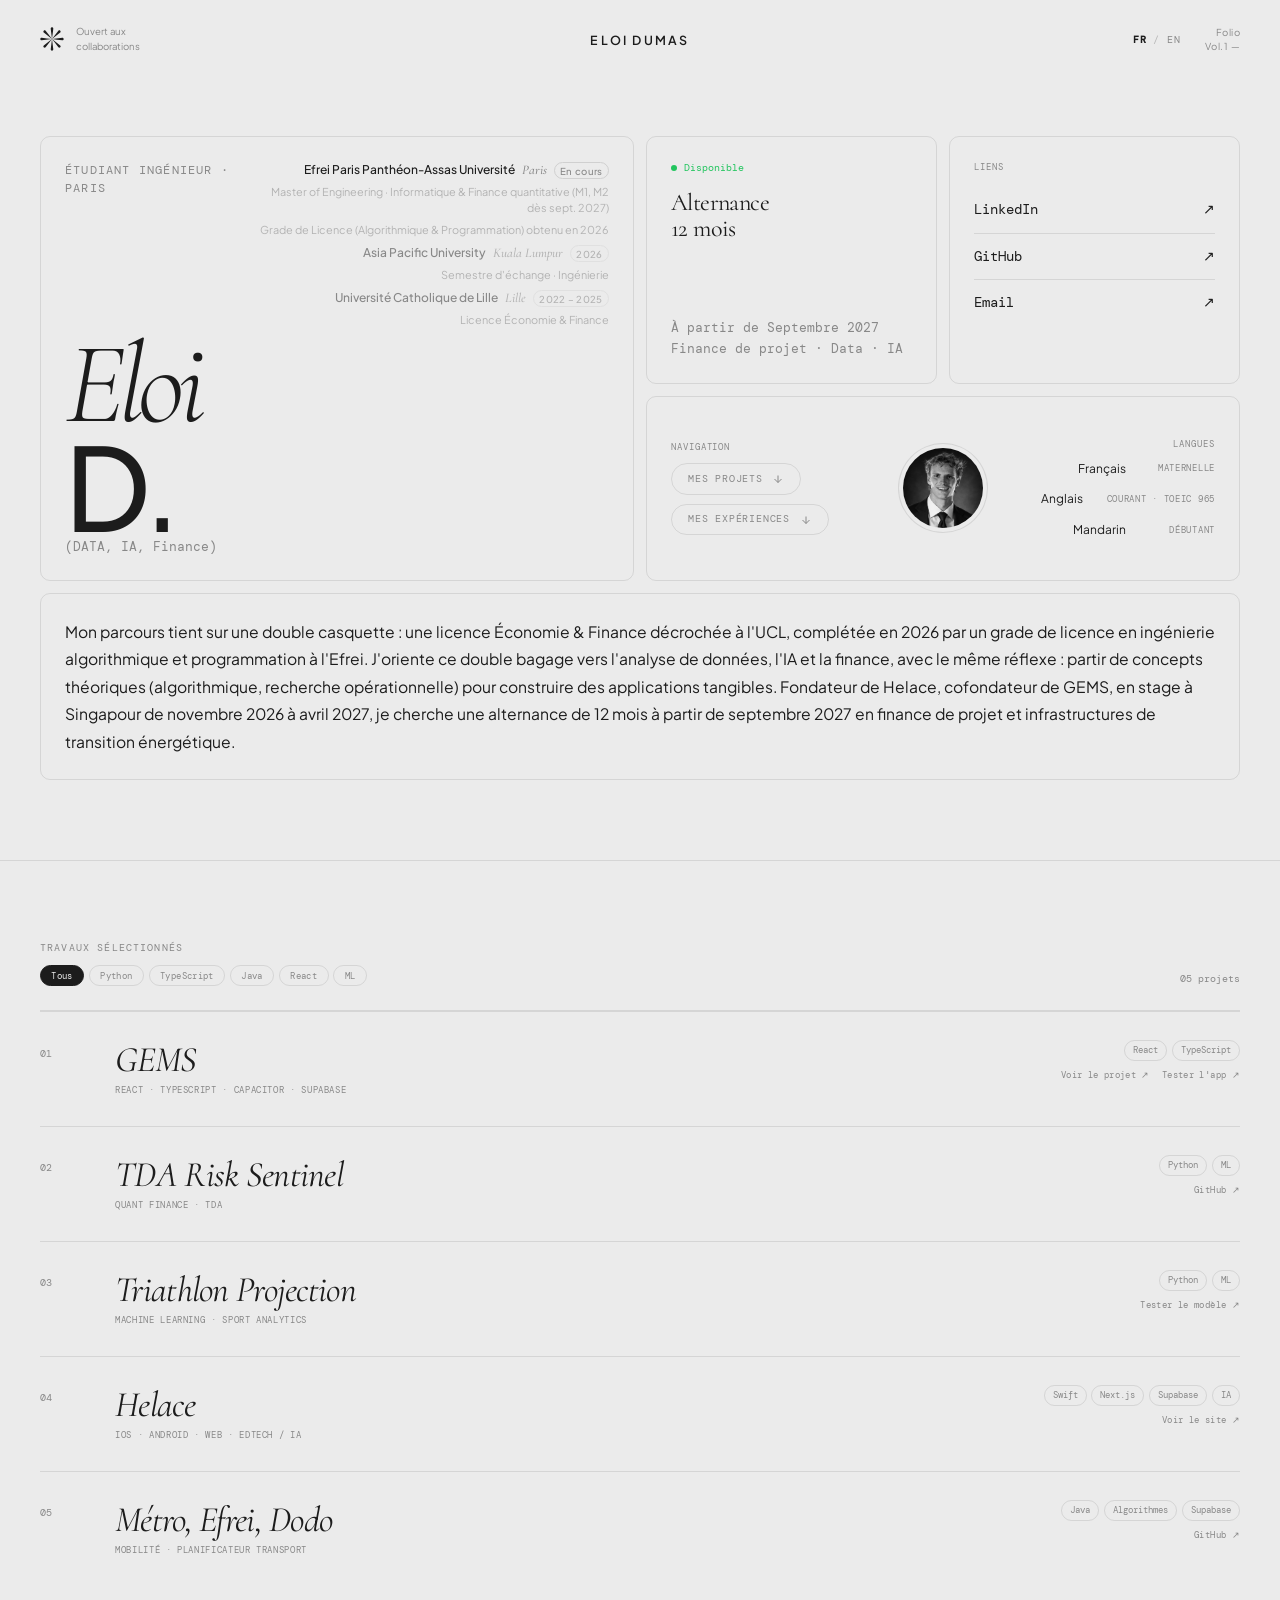
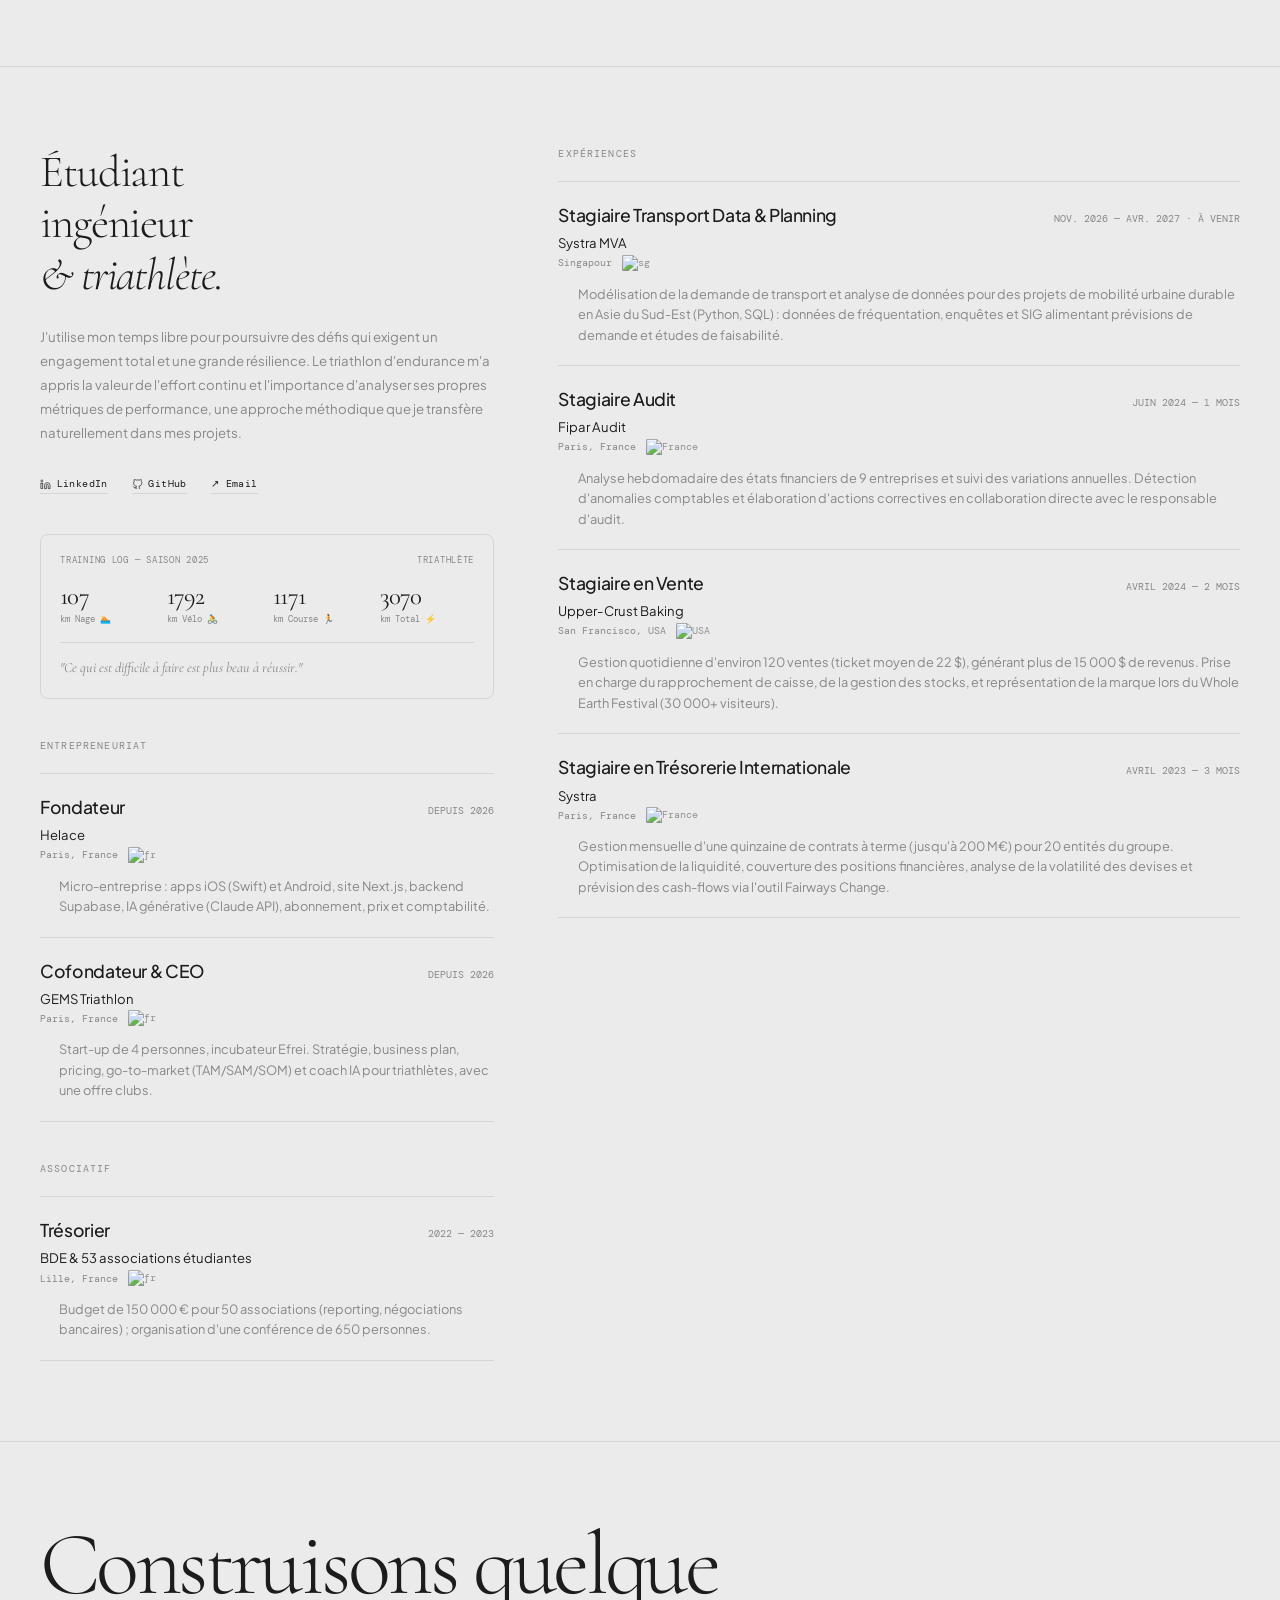
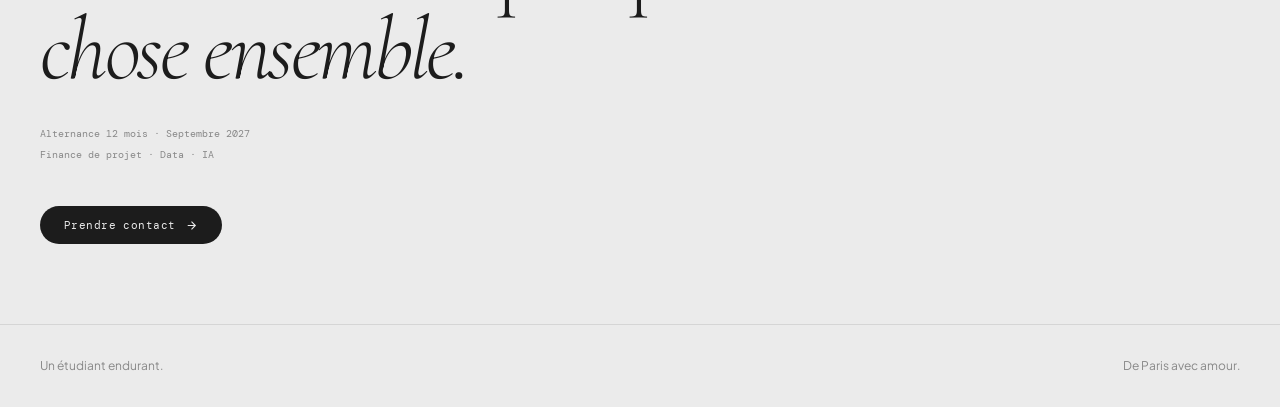
==== commit ab636fb1: "Move entrepreneurship and associative blocks to left column Co-Authored-By: Claude Sonnet 5.5 <norep" ====
--- a/index.html
+++ b/index.html
@@ -331,6 +331,51 @@
                 </div>
                 <p class="tri-q">"Ce qui est difficile à faire est plus beau à réussir."</p>
               </div>
+
+              <div class="exp-side">
+                <p class="skills-label">Entrepreneuriat</p>
+                <div class="exp-list">
+                <div class="exp-row">
+                  <div class="exp-header">
+                    <h3 class="exp-title">Fondateur</h3>
+                    <span class="exp-date">Depuis 2026</span>
+                  </div>
+                  <p class="exp-company">Helace</p>
+                  <p class="exp-loc">Paris, France <img src="https://flagcdn.com/w20/fr.png" alt="fr" class="flag-icon"></p>
+                  <p class="exp-desc">
+                    Micro-entreprise : apps iOS (Swift) et Android, site Next.js, backend Supabase, IA générative (Claude API), abonnement, prix et comptabilité.
+                  </p>
+                </div>
+                <div class="exp-row">
+                  <div class="exp-header">
+                    <h3 class="exp-title">Cofondateur & CEO</h3>
+                    <span class="exp-date">Depuis 2026</span>
+                  </div>
+                  <p class="exp-company">GEMS Triathlon</p>
+                  <p class="exp-loc">Paris, France <img src="https://flagcdn.com/w20/fr.png" alt="fr" class="flag-icon"></p>
+                  <p class="exp-desc">
+                    Start-up de 4 personnes, incubateur Efrei. Stratégie, business plan, pricing, go-to-market (TAM/SAM/SOM) et coach IA pour triathlètes, avec une offre clubs.
+                  </p>
+                </div>
+                </div>
+              </div>
+
+              <div class="exp-side">
+                <p class="skills-label">Associatif</p>
+                <div class="exp-list">
+                <div class="exp-row">
+                  <div class="exp-header">
+                    <h3 class="exp-title">Trésorier</h3>
+                    <span class="exp-date">2022 — 2023</span>
+                  </div>
+                  <p class="exp-company">BDE & 53 associations étudiantes</p>
+                  <p class="exp-loc">Lille, France <img src="https://flagcdn.com/w20/fr.png" alt="fr" class="flag-icon"></p>
+                  <p class="exp-desc">
+                    Budget de 150 000 € pour 50 associations (reporting, négociations bancaires) ; organisation d'une conférence de 650 personnes.
+                  </p>
+                </div>
+                </div>
+              </div>
             </div>
 
             <div class="r" style="transition-delay:.1s">
@@ -346,39 +391,6 @@
                   <p class="exp-loc">Singapour <img src="https://flagcdn.com/w20/sg.png" alt="sg" class="flag-icon"></p>
                   <p class="exp-desc">
                     Modélisation de la demande de transport et analyse de données pour des projets de mobilité urbaine durable en Asie du Sud-Est (Python, SQL) : données de fréquentation, enquêtes et SIG alimentant prévisions de demande et études de faisabilité.
-                  </p>
-                </div>
-                <div class="exp-row">
-                  <div class="exp-header">
-                    <h3 class="exp-title">Fondateur</h3>
-                    <span class="exp-date">Depuis 2026</span>
-                  </div>
-                  <p class="exp-company">Helace</p>
-                  <p class="exp-loc">Paris, France <img src="https://flagcdn.com/w20/fr.png" alt="fr" class="flag-icon"></p>
-                  <p class="exp-desc">
-                    Micro-entreprise : apps iOS (Swift) et Android, site Next.js, backend Supabase, IA générative (Claude API), abonnement, prix et comptabilité.
-                  </p>
-                </div>
-                <div class="exp-row">
-                  <div class="exp-header">
-                    <h3 class="exp-title">Cofondateur & CEO</h3>
-                    <span class="exp-date">Depuis 2026</span>
-                  </div>
-                  <p class="exp-company">GEMS Triathlon</p>
-                  <p class="exp-loc">Paris, France <img src="https://flagcdn.com/w20/fr.png" alt="fr" class="flag-icon"></p>
-                  <p class="exp-desc">
-                    Start-up de 4 personnes, incubateur Efrei. Stratégie, business plan, pricing, go-to-market (TAM/SAM/SOM) et coach IA pour triathlètes, avec une offre clubs.
-                  </p>
-                </div>
-                <div class="exp-row">
-                  <div class="exp-header">
-                    <h3 class="exp-title">Trésorier</h3>
-                    <span class="exp-date">2022 — 2023</span>
-                  </div>
-                  <p class="exp-company">BDE & 53 associations étudiantes</p>
-                  <p class="exp-loc">Lille, France <img src="https://flagcdn.com/w20/fr.png" alt="fr" class="flag-icon"></p>
-                  <p class="exp-desc">
-                    Budget de 150 000 € pour 50 associations (reporting, négociations bancaires) ; organisation d'une conférence de 650 personnes.
                   </p>
                 </div>
                 <div class="exp-row">
--- a/style.css
+++ b/style.css
@@ -843,4 +843,5 @@
 .lang-sep {
   color: var(--muted);
   opacity: 0.5;
-}+}
+.exp-side { margin-top: 2.5rem; }
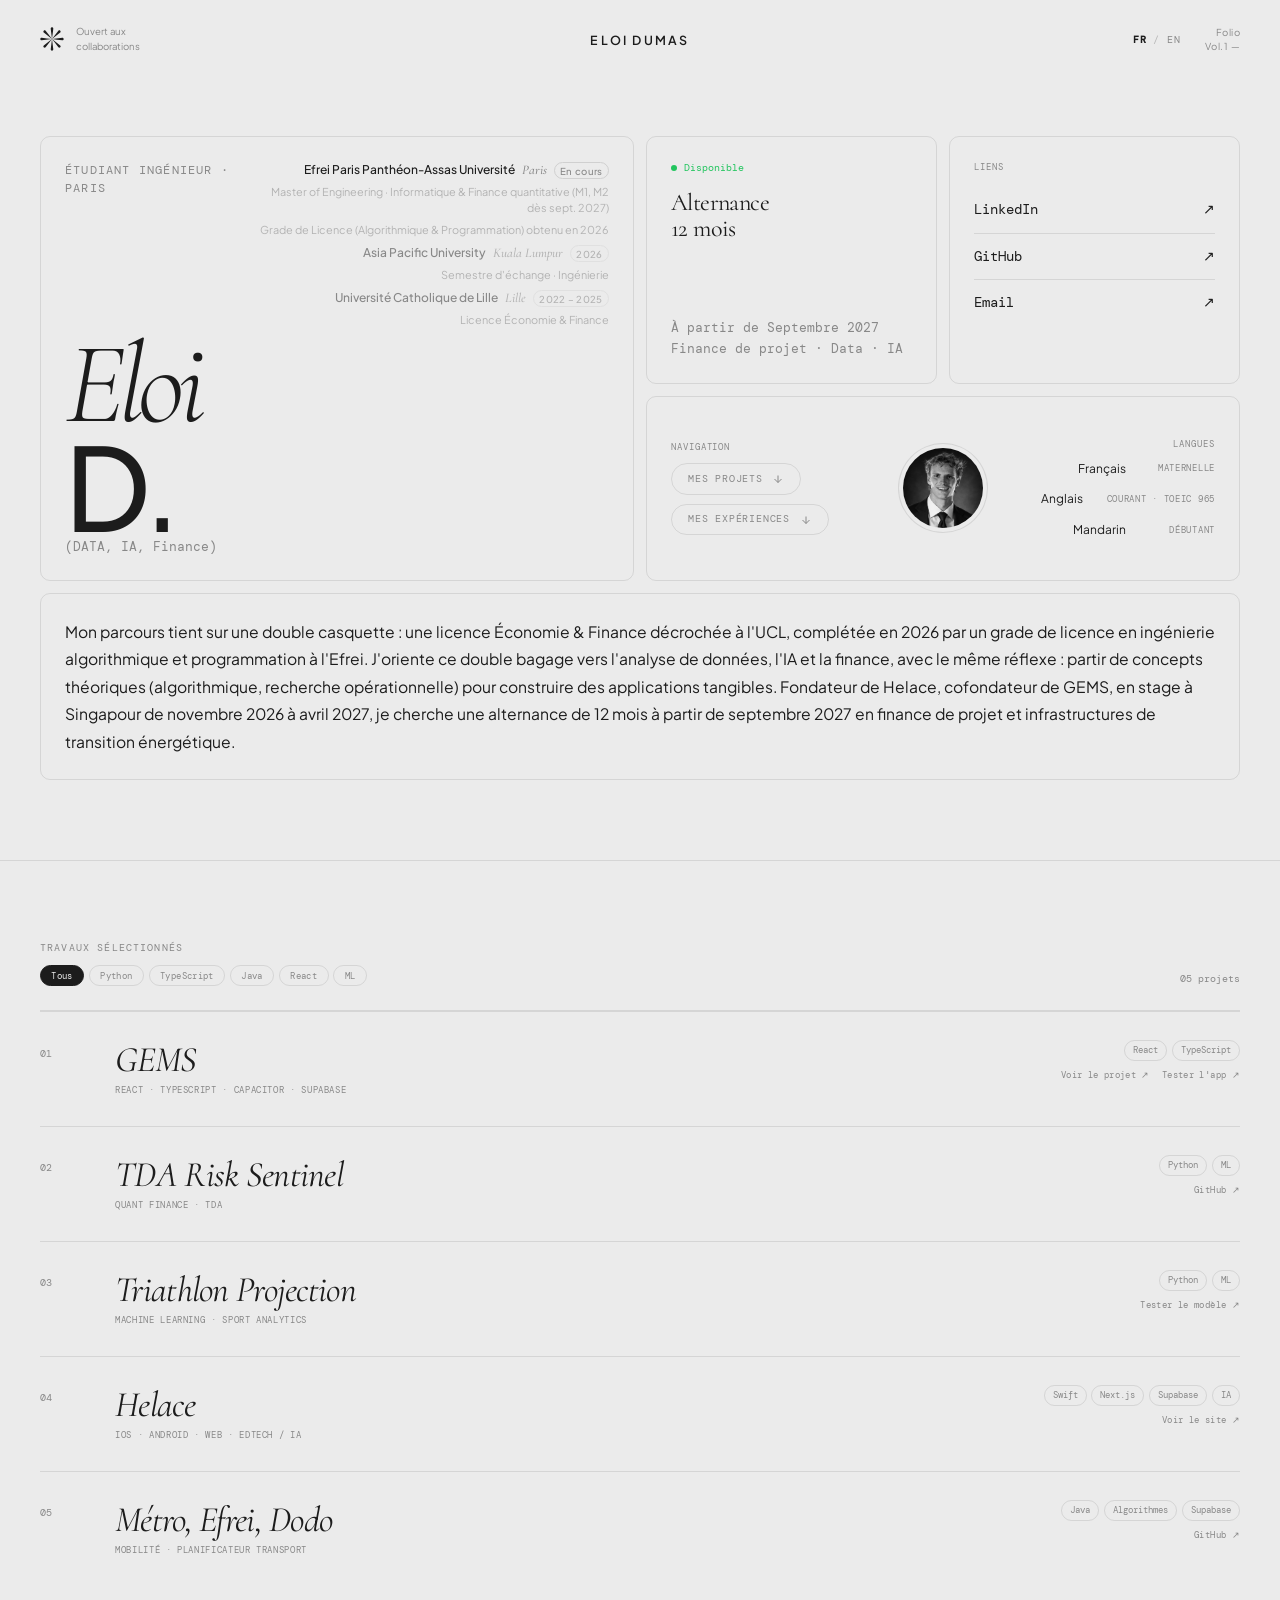
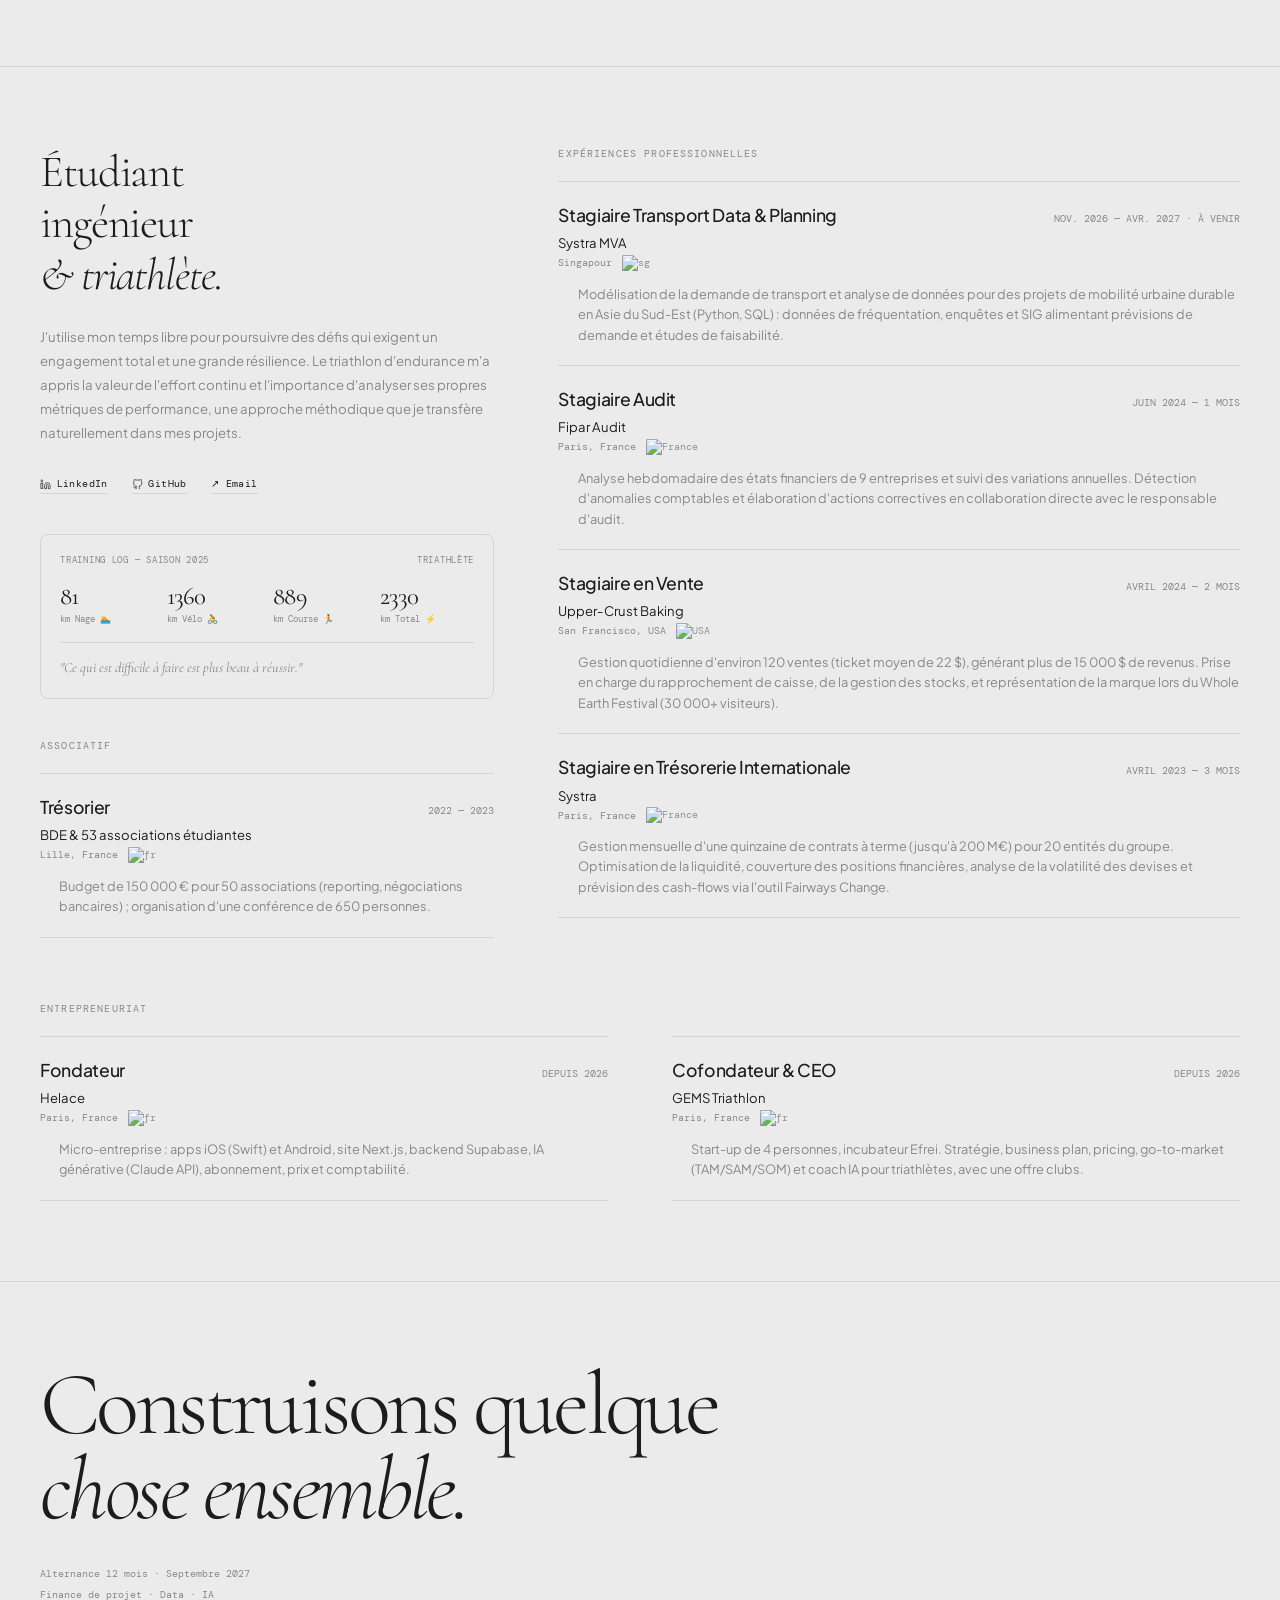
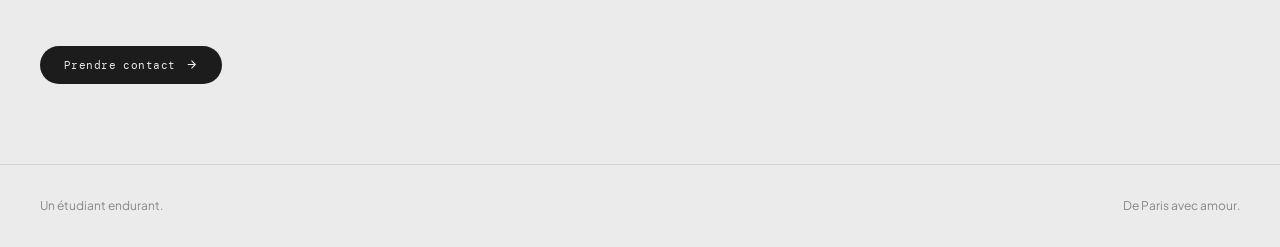
==== commit 1e638282: "Rebalance experience layout: pro right, associative left, entrepreneurship full width Co-Authored-By" ====
--- a/index.html
+++ b/index.html
@@ -332,33 +332,6 @@
                 <p class="tri-q">"Ce qui est difficile à faire est plus beau à réussir."</p>
               </div>
 
-              <div class="exp-side">
-                <p class="skills-label">Entrepreneuriat</p>
-                <div class="exp-list">
-                <div class="exp-row">
-                  <div class="exp-header">
-                    <h3 class="exp-title">Fondateur</h3>
-                    <span class="exp-date">Depuis 2026</span>
-                  </div>
-                  <p class="exp-company">Helace</p>
-                  <p class="exp-loc">Paris, France <img src="https://flagcdn.com/w20/fr.png" alt="fr" class="flag-icon"></p>
-                  <p class="exp-desc">
-                    Micro-entreprise : apps iOS (Swift) et Android, site Next.js, backend Supabase, IA générative (Claude API), abonnement, prix et comptabilité.
-                  </p>
-                </div>
-                <div class="exp-row">
-                  <div class="exp-header">
-                    <h3 class="exp-title">Cofondateur & CEO</h3>
-                    <span class="exp-date">Depuis 2026</span>
-                  </div>
-                  <p class="exp-company">GEMS Triathlon</p>
-                  <p class="exp-loc">Paris, France <img src="https://flagcdn.com/w20/fr.png" alt="fr" class="flag-icon"></p>
-                  <p class="exp-desc">
-                    Start-up de 4 personnes, incubateur Efrei. Stratégie, business plan, pricing, go-to-market (TAM/SAM/SOM) et coach IA pour triathlètes, avec une offre clubs.
-                  </p>
-                </div>
-                </div>
-              </div>
 
               <div class="exp-side">
                 <p class="skills-label">Associatif</p>
@@ -379,7 +352,7 @@
             </div>
 
             <div class="r" style="transition-delay:.1s">
-              <p class="skills-label">Expériences</p>
+              <p class="skills-label">Expériences professionnelles</p>
               
               <div class="exp-list">
                 <div class="exp-row">
@@ -430,6 +403,34 @@
             </div>
             
           </div>
+
+              <div class="exp-side exp-wide r">
+                <p class="skills-label">Entrepreneuriat</p>
+                <div class="exp-list">
+                <div class="exp-row">
+                  <div class="exp-header">
+                    <h3 class="exp-title">Fondateur</h3>
+                    <span class="exp-date">Depuis 2026</span>
+                  </div>
+                  <p class="exp-company">Helace</p>
+                  <p class="exp-loc">Paris, France <img src="https://flagcdn.com/w20/fr.png" alt="fr" class="flag-icon"></p>
+                  <p class="exp-desc">
+                    Micro-entreprise : apps iOS (Swift) et Android, site Next.js, backend Supabase, IA générative (Claude API), abonnement, prix et comptabilité.
+                  </p>
+                </div>
+                <div class="exp-row">
+                  <div class="exp-header">
+                    <h3 class="exp-title">Cofondateur & CEO</h3>
+                    <span class="exp-date">Depuis 2026</span>
+                  </div>
+                  <p class="exp-company">GEMS Triathlon</p>
+                  <p class="exp-loc">Paris, France <img src="https://flagcdn.com/w20/fr.png" alt="fr" class="flag-icon"></p>
+                  <p class="exp-desc">
+                    Start-up de 4 personnes, incubateur Efrei. Stratégie, business plan, pricing, go-to-market (TAM/SAM/SOM) et coach IA pour triathlètes, avec une offre clubs.
+                  </p>
+                </div>
+                </div>
+              </div>
         </div>
       </section>
 
--- a/style.css
+++ b/style.css
@@ -845,3 +845,10 @@
   opacity: 0.5;
 }
 .exp-side { margin-top: 2.5rem; }
+.exp-wide { margin-top: 4rem; }
+.exp-wide .exp-list { display: grid; grid-template-columns: 1fr 1fr; column-gap: 4rem; }
+.exp-wide .exp-row:nth-of-type(2) { border-top: 1px solid var(--dim); }
+@media (max-width: 900px) {
+  .exp-wide .exp-list { grid-template-columns: 1fr; }
+  .exp-wide .exp-row:nth-of-type(2) { border-top: 0; }
+}
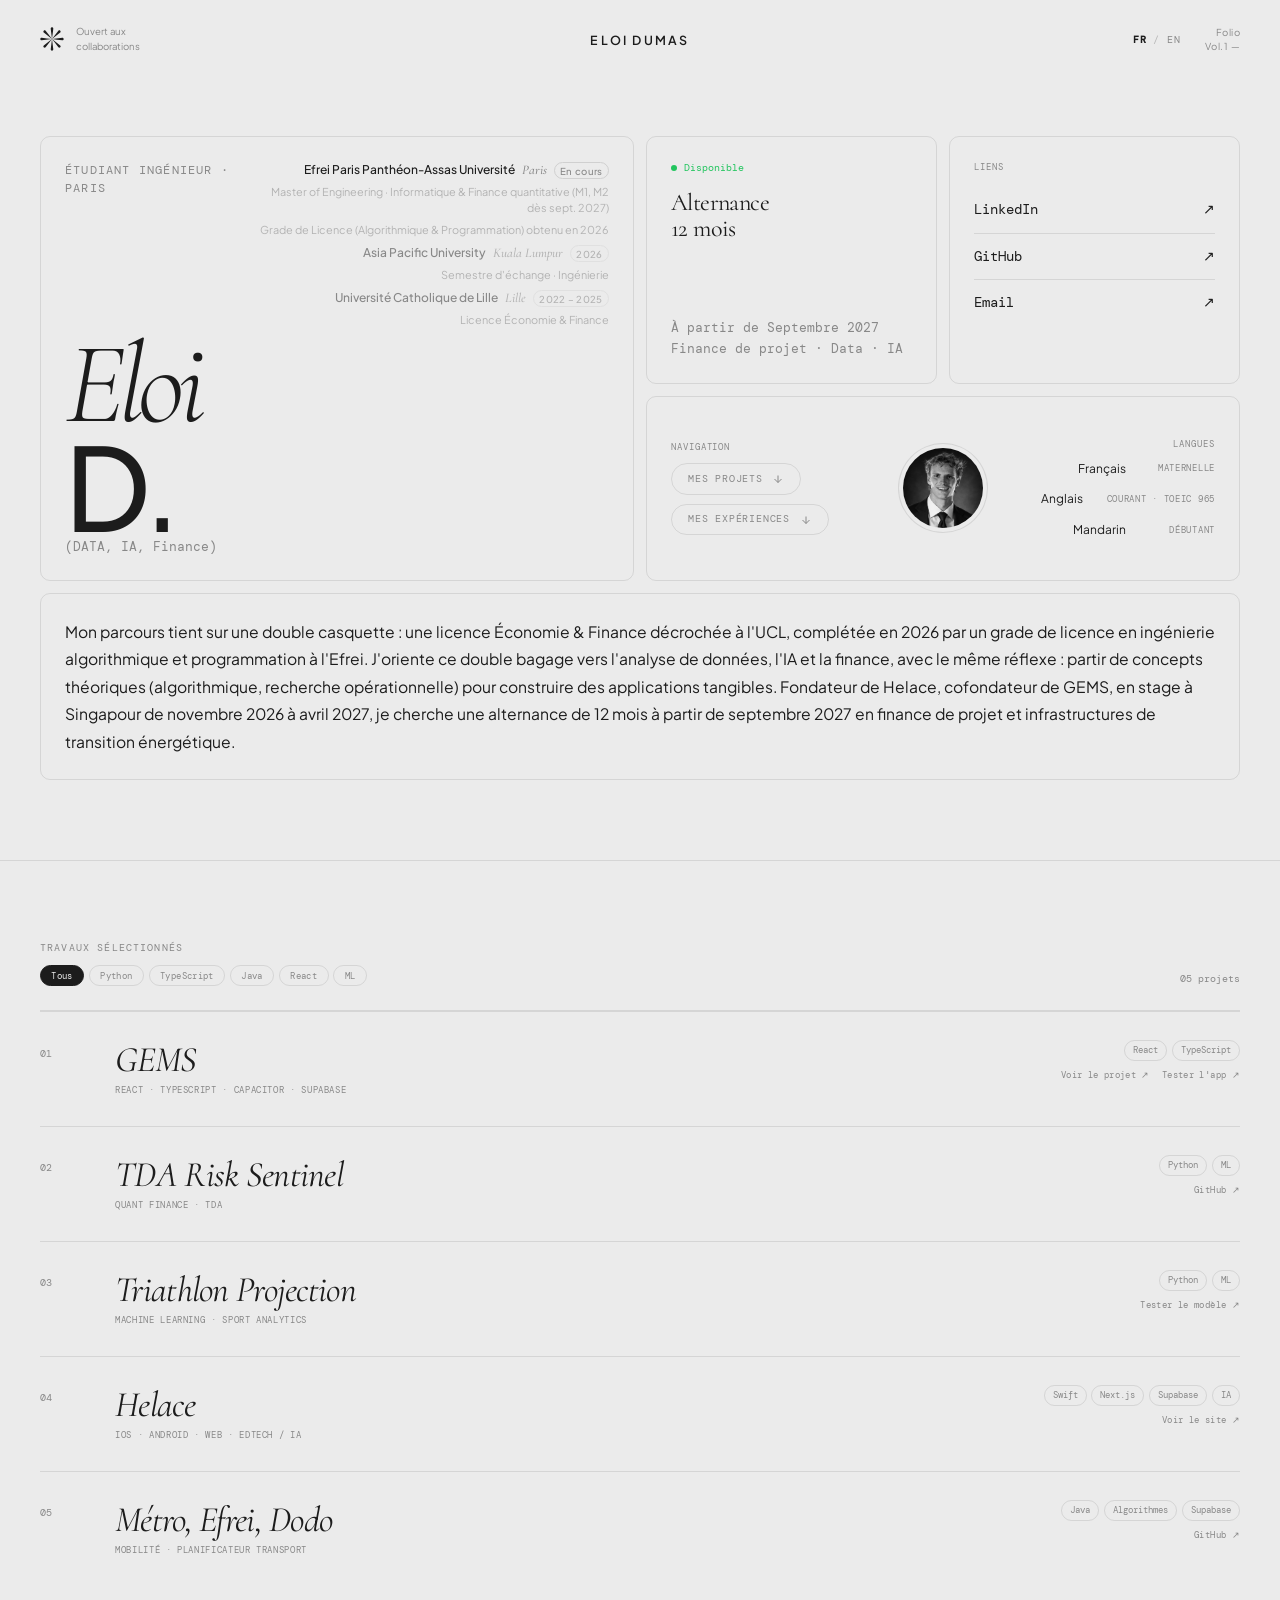
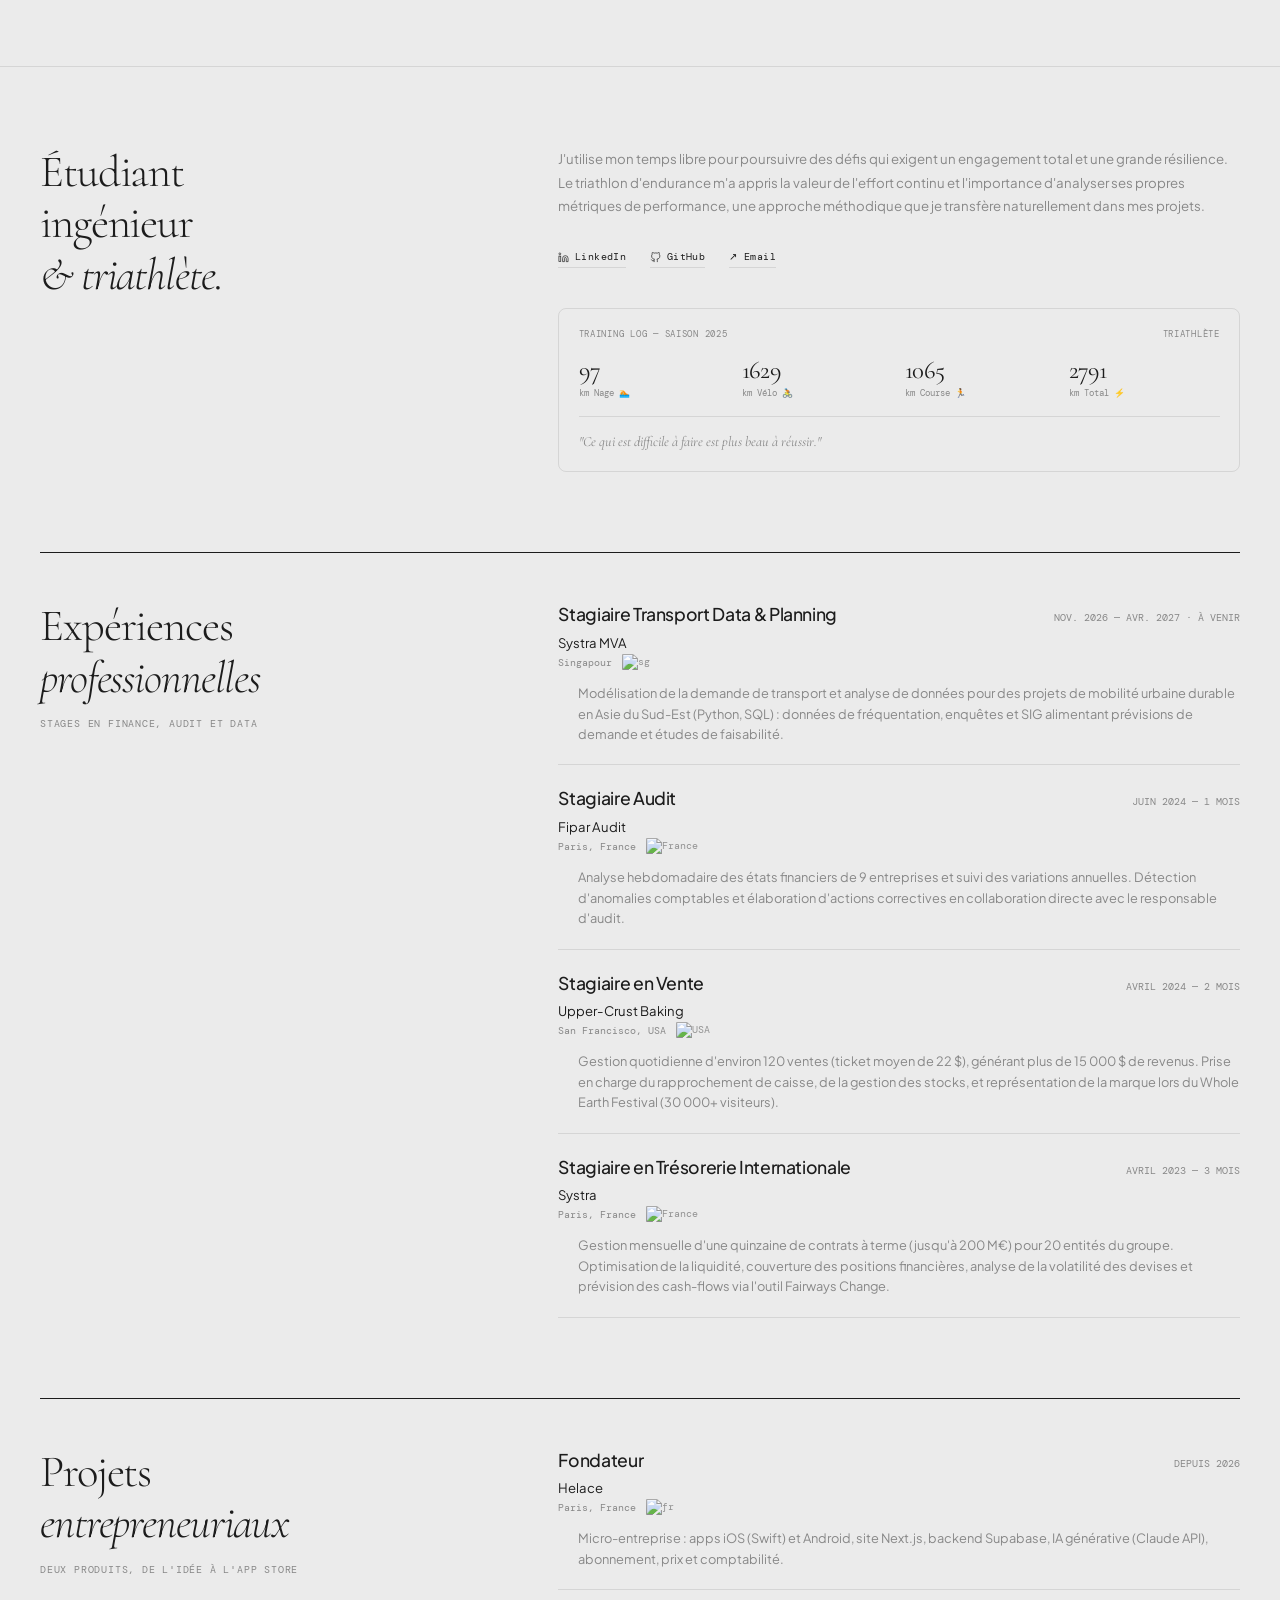
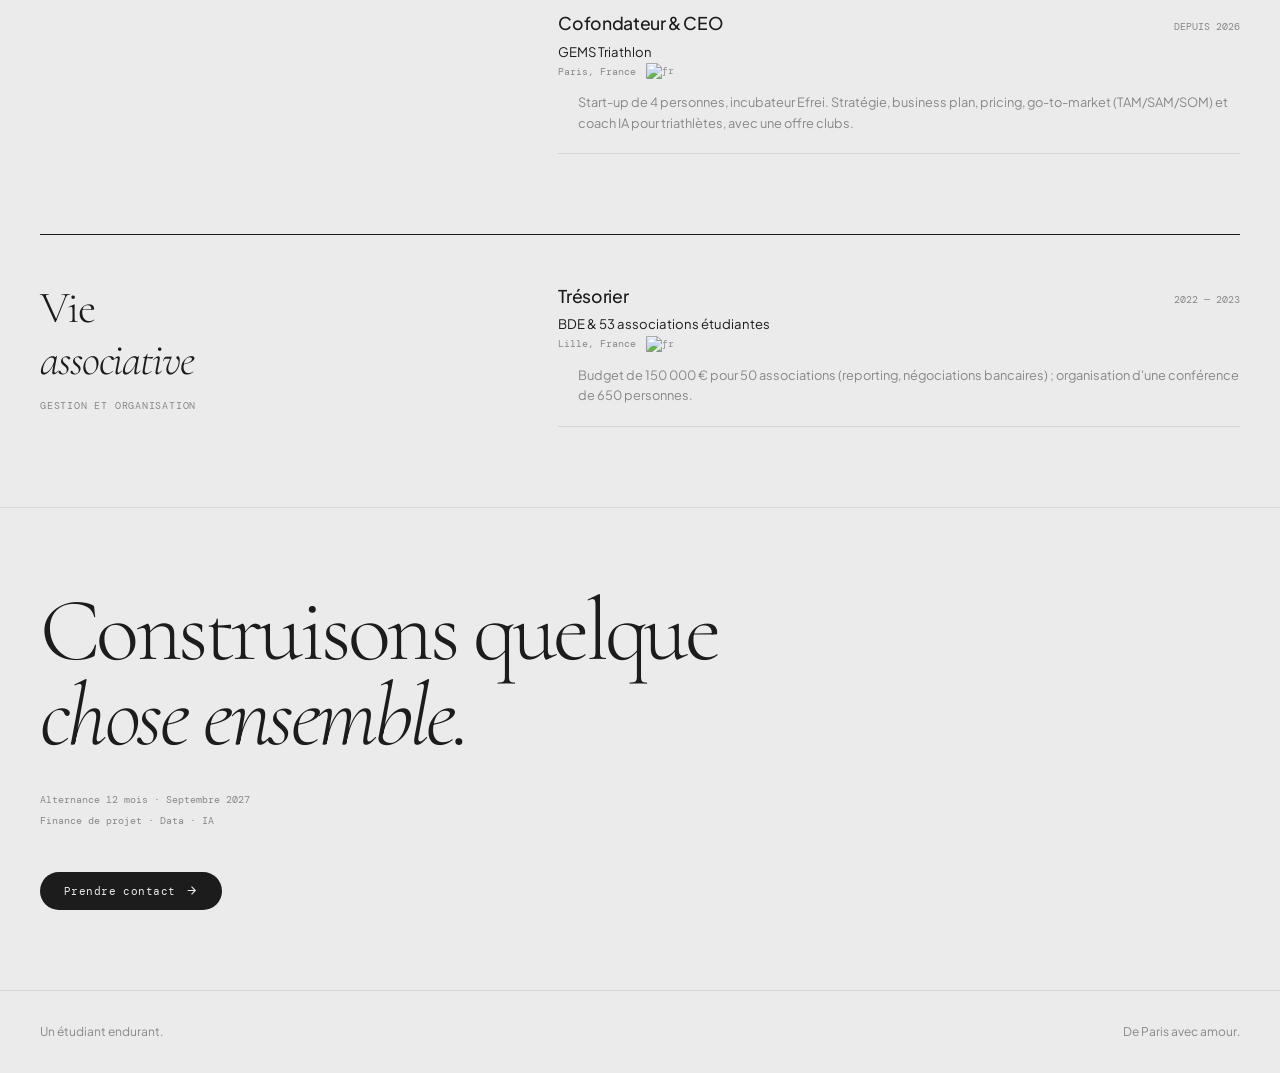
==== commit 2d7c4b3d: "Experience section as three titled bands (pro, entrepreneurial, associative) Co-Authored-By: Claude " ====
--- a/index.html
+++ b/index.html
@@ -282,11 +282,12 @@
       <section id="about">
         <div class="container">
           <div class="about-grid">
-            
             <div class="r">
               <h2 class="about-h">
                 Étudiant <br>ingénieur<br><em>&amp; triathlète.</em>
               </h2>
+            </div>
+            <div class="r" style="transition-delay:.1s">
               <p class="about-body">
                 J'utilise mon temps libre pour poursuivre des défis qui exigent un engagement
                  total et une grande résilience. Le triathlon d'endurance m'a appris la 
@@ -331,11 +332,99 @@
                 </div>
                 <p class="tri-q">"Ce qui est difficile à faire est plus beau à réussir."</p>
               </div>
-
-
-              <div class="exp-side">
-                <p class="skills-label">Associatif</p>
-                <div class="exp-list">
+            </div>
+          </div>
+
+          <div class="exp-band r">
+            <div class="exp-band-head">
+              <h2 class="about-h">Expériences<br><em>professionnelles</em></h2>
+              <p class="exp-band-sub">Stages en finance, audit et data</p>
+            </div>
+            <div class="exp-list">
+                <div class="exp-row">
+                  <div class="exp-header">
+                    <h3 class="exp-title">Stagiaire Transport Data & Planning</h3>
+                    <span class="exp-date">Nov. 2026 — Avr. 2027 · À venir</span>
+                  </div>
+                  <p class="exp-company">Systra MVA</p>
+                  <p class="exp-loc">Singapour <img src="https://flagcdn.com/w20/sg.png" alt="sg" class="flag-icon"></p>
+                  <p class="exp-desc">
+                    Modélisation de la demande de transport et analyse de données pour des projets de mobilité urbaine durable en Asie du Sud-Est (Python, SQL) : données de fréquentation, enquêtes et SIG alimentant prévisions de demande et études de faisabilité.
+                  </p>
+                </div>
+                <div class="exp-row">
+                  <div class="exp-header">
+                    <h3 class="exp-title">Stagiaire Audit</h3>
+                    <span class="exp-date">Juin 2024 — 1 mois</span>
+                  </div>
+                  <p class="exp-company">Fipar Audit</p>
+                  <p class="exp-loc">Paris, France <img src="https://flagcdn.com/w20/fr.png" alt="France" class="flag-icon"></p>
+                  <p class="exp-desc">
+                    Analyse hebdomadaire des états financiers de 9 entreprises et suivi des variations annuelles. Détection d'anomalies comptables et élaboration d'actions correctives en collaboration directe avec le responsable d'audit.
+                  </p>
+                </div>
+                <div class="exp-row">
+                  <div class="exp-header">
+                    <h3 class="exp-title">Stagiaire en Vente</h3>
+                    <span class="exp-date">Avril 2024 — 2 mois</span>
+                  </div>
+                  <p class="exp-company">Upper-Crust Baking</p>
+                  <p class="exp-loc">San Francisco, USA <img src="https://flagcdn.com/w20/us.png" alt="USA" class="flag-icon"></p>
+                  <p class="exp-desc">
+                    Gestion quotidienne d'environ 120 ventes (ticket moyen de 22 $), générant plus de 15 000 $ de revenus. Prise en charge du rapprochement de caisse, de la gestion des stocks, et représentation de la marque lors du Whole Earth Festival (30 000+ visiteurs).
+                  </p>
+                </div>
+                <div class="exp-row">
+                  <div class="exp-header">
+                    <h3 class="exp-title">Stagiaire en Trésorerie Internationale</h3>
+                    <span class="exp-date">Avril 2023 — 3 mois</span>
+                  </div>
+                  <p class="exp-company">Systra</p>
+                  <p class="exp-loc">Paris, France <img src="https://flagcdn.com/w20/fr.png" alt="France" class="flag-icon"></p>
+                  <p class="exp-desc">
+                    Gestion mensuelle d'une quinzaine de contrats à terme (jusqu'à 200 M€) pour 20 entités du groupe. Optimisation de la liquidité, couverture des positions financières, analyse de la volatilité des devises et prévision des cash-flows via l'outil Fairways Change.
+                  </p>
+                </div>
+            </div>
+          </div>
+
+          <div class="exp-band r">
+            <div class="exp-band-head">
+              <h2 class="about-h">Projets<br><em>entrepreneuriaux</em></h2>
+              <p class="exp-band-sub">Deux produits, de l'idée à l'App Store</p>
+            </div>
+            <div class="exp-list">
+                <div class="exp-row">
+                  <div class="exp-header">
+                    <h3 class="exp-title">Fondateur</h3>
+                    <span class="exp-date">Depuis 2026</span>
+                  </div>
+                  <p class="exp-company">Helace</p>
+                  <p class="exp-loc">Paris, France <img src="https://flagcdn.com/w20/fr.png" alt="fr" class="flag-icon"></p>
+                  <p class="exp-desc">
+                    Micro-entreprise : apps iOS (Swift) et Android, site Next.js, backend Supabase, IA générative (Claude API), abonnement, prix et comptabilité.
+                  </p>
+                </div>
+                <div class="exp-row">
+                  <div class="exp-header">
+                    <h3 class="exp-title">Cofondateur & CEO</h3>
+                    <span class="exp-date">Depuis 2026</span>
+                  </div>
+                  <p class="exp-company">GEMS Triathlon</p>
+                  <p class="exp-loc">Paris, France <img src="https://flagcdn.com/w20/fr.png" alt="fr" class="flag-icon"></p>
+                  <p class="exp-desc">
+                    Start-up de 4 personnes, incubateur Efrei. Stratégie, business plan, pricing, go-to-market (TAM/SAM/SOM) et coach IA pour triathlètes, avec une offre clubs.
+                  </p>
+                </div>
+            </div>
+          </div>
+
+          <div class="exp-band r">
+            <div class="exp-band-head">
+              <h2 class="about-h">Vie<br><em>associative</em></h2>
+              <p class="exp-band-sub">Gestion et organisation</p>
+            </div>
+            <div class="exp-list">
                 <div class="exp-row">
                   <div class="exp-header">
                     <h3 class="exp-title">Trésorier</h3>
@@ -347,90 +436,8 @@
                     Budget de 150 000 € pour 50 associations (reporting, négociations bancaires) ; organisation d'une conférence de 650 personnes.
                   </p>
                 </div>
-                </div>
-              </div>
-            </div>
-
-            <div class="r" style="transition-delay:.1s">
-              <p class="skills-label">Expériences professionnelles</p>
-              
-              <div class="exp-list">
-                <div class="exp-row">
-                  <div class="exp-header">
-                    <h3 class="exp-title">Stagiaire Transport Data & Planning</h3>
-                    <span class="exp-date">Nov. 2026 — Avr. 2027 · À venir</span>
-                  </div>
-                  <p class="exp-company">Systra MVA</p>
-                  <p class="exp-loc">Singapour <img src="https://flagcdn.com/w20/sg.png" alt="sg" class="flag-icon"></p>
-                  <p class="exp-desc">
-                    Modélisation de la demande de transport et analyse de données pour des projets de mobilité urbaine durable en Asie du Sud-Est (Python, SQL) : données de fréquentation, enquêtes et SIG alimentant prévisions de demande et études de faisabilité.
-                  </p>
-                </div>
-                <div class="exp-row">
-                  <div class="exp-header">
-                    <h3 class="exp-title">Stagiaire Audit</h3>
-                    <span class="exp-date">Juin 2024 — 1 mois</span>
-                  </div>
-                  <p class="exp-company">Fipar Audit</p>
-                  <p class="exp-loc">Paris, France <img src="https://flagcdn.com/w20/fr.png" alt="France" class="flag-icon"></p>
-                  <p class="exp-desc">
-                    Analyse hebdomadaire des états financiers de 9 entreprises et suivi des variations annuelles. Détection d'anomalies comptables et élaboration d'actions correctives en collaboration directe avec le responsable d'audit.
-                  </p>
-                </div>
-                <div class="exp-row">
-                  <div class="exp-header">
-                    <h3 class="exp-title">Stagiaire en Vente</h3>
-                    <span class="exp-date">Avril 2024 — 2 mois</span>
-                  </div>
-                  <p class="exp-company">Upper-Crust Baking</p>
-                  <p class="exp-loc">San Francisco, USA <img src="https://flagcdn.com/w20/us.png" alt="USA" class="flag-icon"></p>
-                  <p class="exp-desc">
-                    Gestion quotidienne d'environ 120 ventes (ticket moyen de 22 $), générant plus de 15 000 $ de revenus. Prise en charge du rapprochement de caisse, de la gestion des stocks, et représentation de la marque lors du Whole Earth Festival (30 000+ visiteurs).
-                  </p>
-                </div>
-                <div class="exp-row">
-                  <div class="exp-header">
-                    <h3 class="exp-title">Stagiaire en Trésorerie Internationale</h3>
-                    <span class="exp-date">Avril 2023 — 3 mois</span>
-                  </div>
-                  <p class="exp-company">Systra</p>
-                  <p class="exp-loc">Paris, France <img src="https://flagcdn.com/w20/fr.png" alt="France" class="flag-icon"></p>
-                  <p class="exp-desc">
-                    Gestion mensuelle d'une quinzaine de contrats à terme (jusqu'à 200 M€) pour 20 entités du groupe. Optimisation de la liquidité, couverture des positions financières, analyse de la volatilité des devises et prévision des cash-flows via l'outil Fairways Change.
-                  </p>
-                </div>
-              </div>
-            </div>
-            
-          </div>
-
-              <div class="exp-side exp-wide r">
-                <p class="skills-label">Entrepreneuriat</p>
-                <div class="exp-list">
-                <div class="exp-row">
-                  <div class="exp-header">
-                    <h3 class="exp-title">Fondateur</h3>
-                    <span class="exp-date">Depuis 2026</span>
-                  </div>
-                  <p class="exp-company">Helace</p>
-                  <p class="exp-loc">Paris, France <img src="https://flagcdn.com/w20/fr.png" alt="fr" class="flag-icon"></p>
-                  <p class="exp-desc">
-                    Micro-entreprise : apps iOS (Swift) et Android, site Next.js, backend Supabase, IA générative (Claude API), abonnement, prix et comptabilité.
-                  </p>
-                </div>
-                <div class="exp-row">
-                  <div class="exp-header">
-                    <h3 class="exp-title">Cofondateur & CEO</h3>
-                    <span class="exp-date">Depuis 2026</span>
-                  </div>
-                  <p class="exp-company">GEMS Triathlon</p>
-                  <p class="exp-loc">Paris, France <img src="https://flagcdn.com/w20/fr.png" alt="fr" class="flag-icon"></p>
-                  <p class="exp-desc">
-                    Start-up de 4 personnes, incubateur Efrei. Stratégie, business plan, pricing, go-to-market (TAM/SAM/SOM) et coach IA pour triathlètes, avec une offre clubs.
-                  </p>
-                </div>
-                </div>
-              </div>
+            </div>
+          </div>
         </div>
       </section>
 
--- a/style.css
+++ b/style.css
@@ -844,11 +844,19 @@
   color: var(--muted);
   opacity: 0.5;
 }
-.exp-side { margin-top: 2.5rem; }
-.exp-wide { margin-top: 4rem; }
-.exp-wide .exp-list { display: grid; grid-template-columns: 1fr 1fr; column-gap: 4rem; }
-.exp-wide .exp-row:nth-of-type(2) { border-top: 1px solid var(--dim); }
+
+/* ── Bandes d'expériences ── */
+.exp-band {
+  display: grid; grid-template-columns: 4fr 6fr; gap: 4rem; align-items: start;
+  margin-top: 5rem; padding-top: 3rem;
+  border-top: 1px solid var(--fg);
+}
+.exp-band .about-h { margin-bottom: .75rem; }
+.exp-band-sub {
+  font-family: var(--mono); font-size: .62rem; color: var(--muted);
+  letter-spacing: .08em; text-transform: uppercase; line-height: 1.6;
+}
+.exp-band .exp-row:first-of-type { border-top: 0; padding-top: 0; }
 @media (max-width: 900px) {
-  .exp-wide .exp-list { grid-template-columns: 1fr; }
-  .exp-wide .exp-row:nth-of-type(2) { border-top: 0; }
+  .exp-band { grid-template-columns: 1fr; gap: 1.5rem; margin-top: 3.5rem; padding-top: 2rem; }
 }
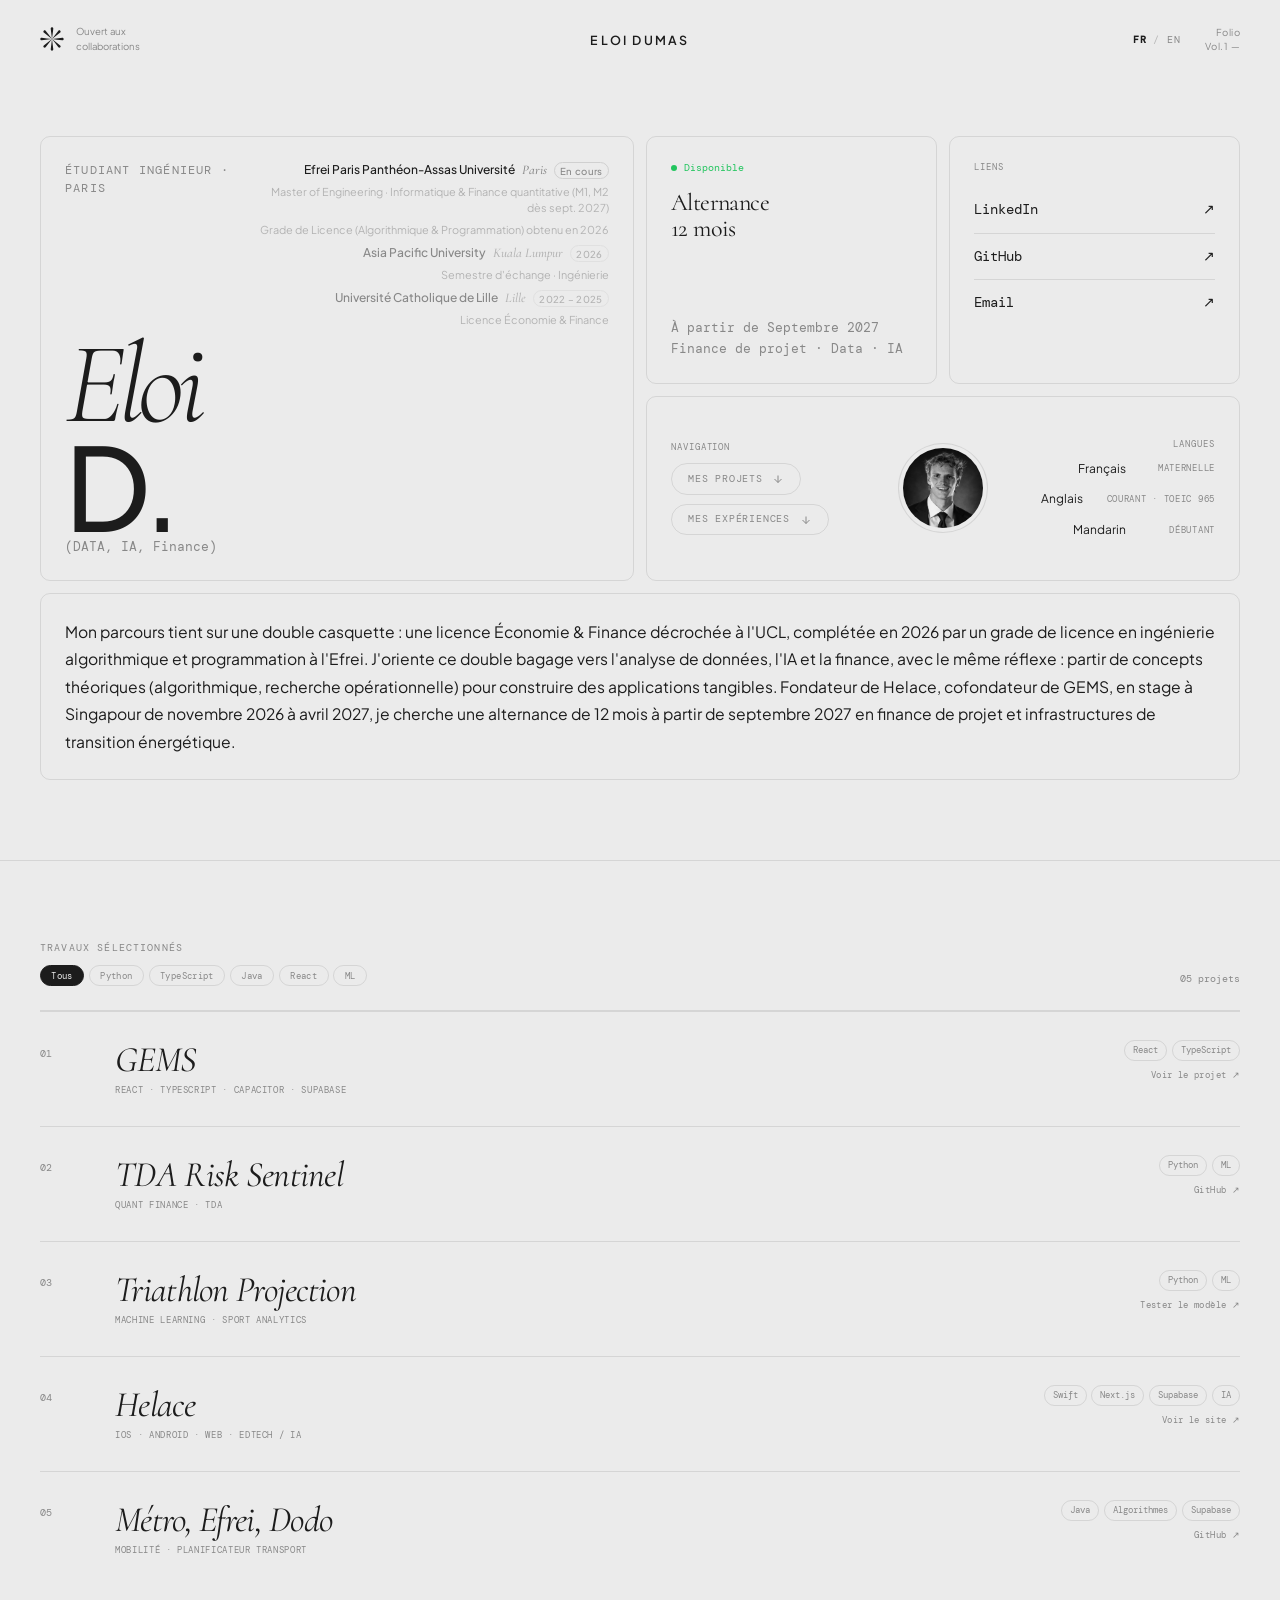
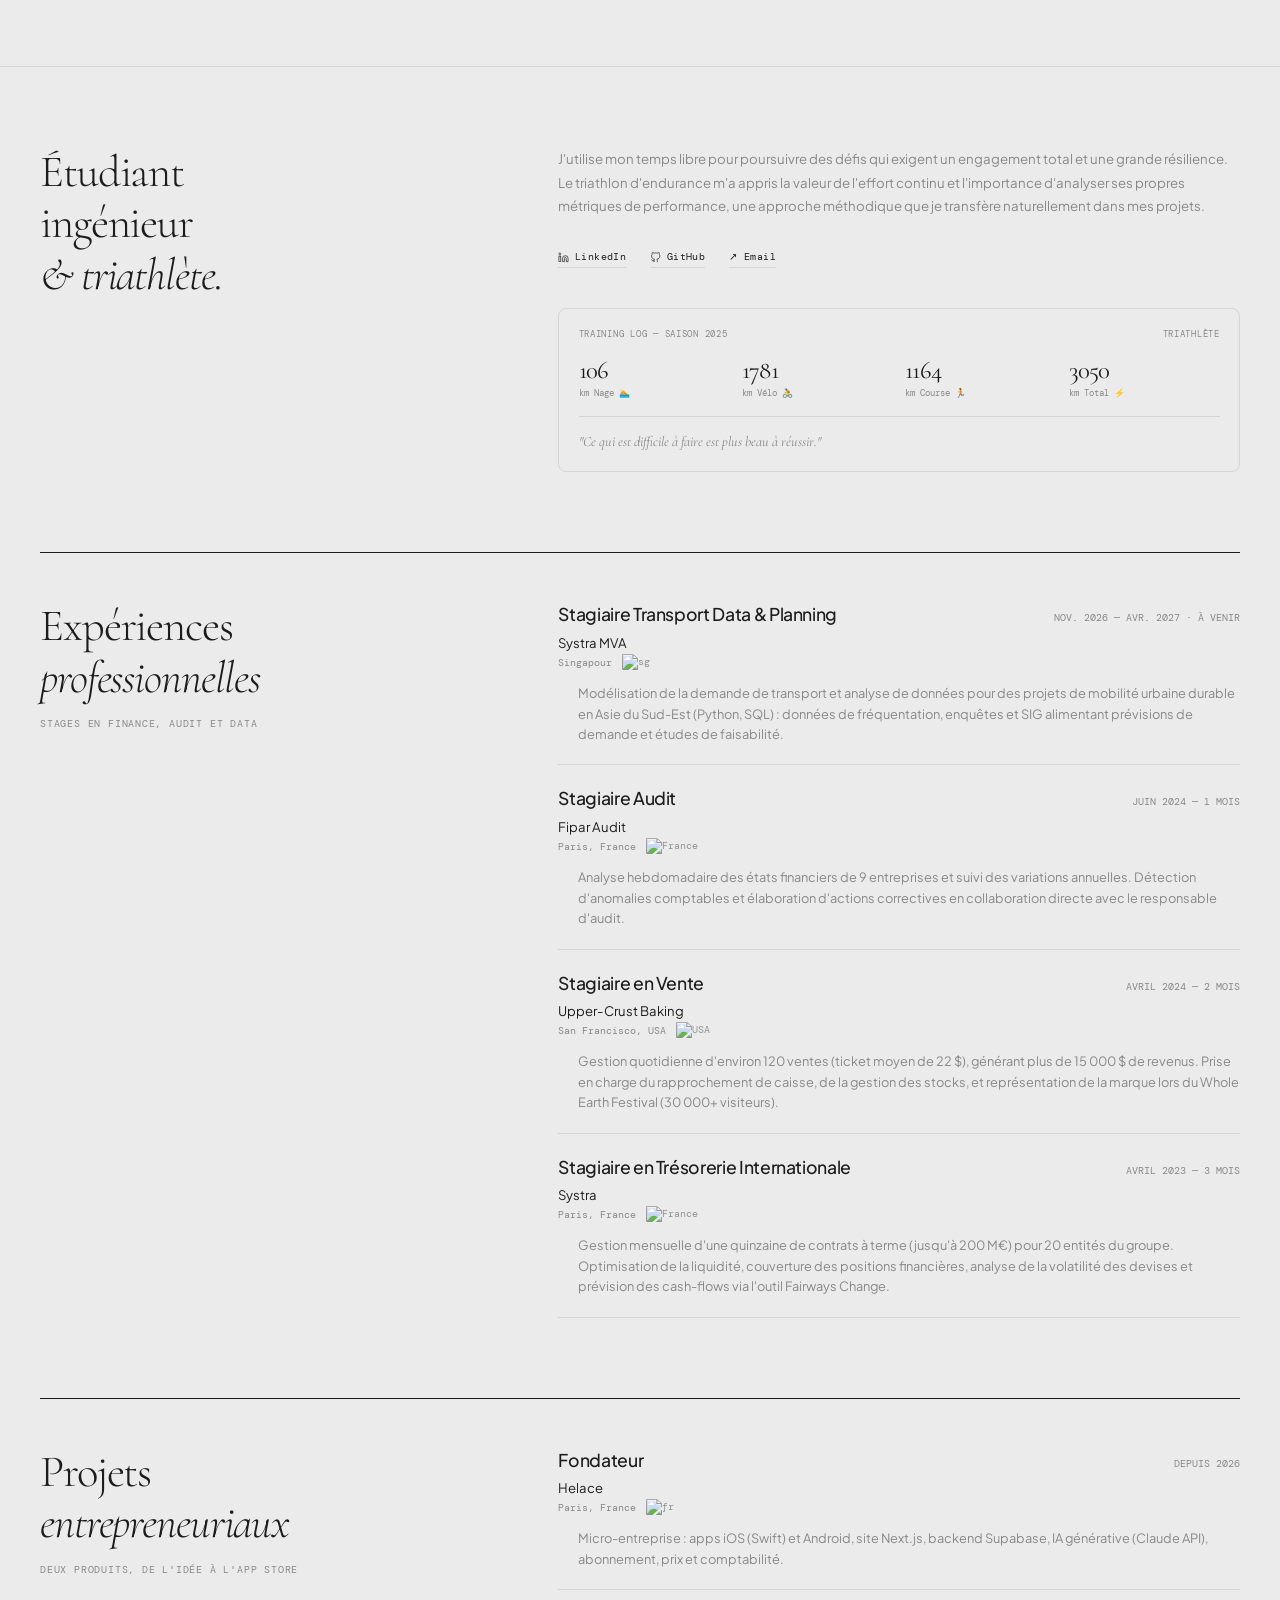
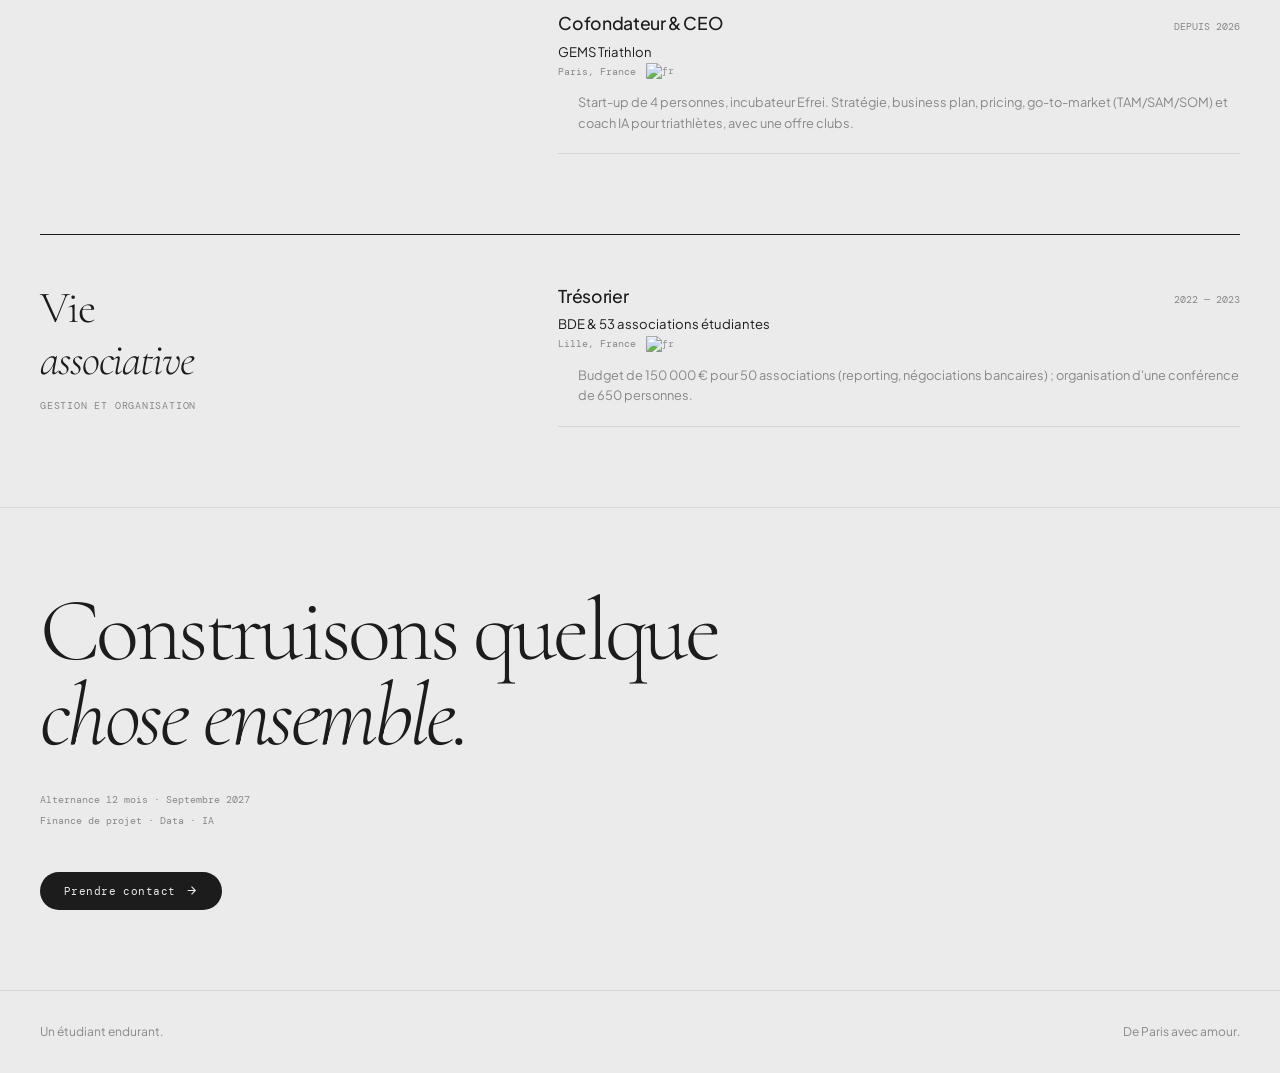
==== commit 0746063a: "GEMS: link to official site, remove test-app form link Co-Authored-By: Claude Sonnet 5.5 <noreply@an" ====
--- a/index.html
+++ b/index.html
@@ -202,8 +202,7 @@
                 <span class="ptag">React</span><span class="ptag">TypeScript</span>
               </div>
               <div class="pi-links">
-                <a href="https://d-elmus.github.io/gems-triathlon-site/" target="_blank" rel="noopener noreferrer" class="pi-link" onclick="event.stopPropagation()">Voir le projet ↗</a>
-                <a href="https://docs.google.com/forms/d/e/1FAIpQLSdRQLuxN2THtHsfDTsqhzsg8SoYLNmGdEOOzNN1s1RnC2ykCA/viewform?usp=header" target="_blank" rel="noopener noreferrer" class="pi-link" onclick="event.stopPropagation()">Tester l'app ↗</a>
+                <a href="https://gems-triathlon.com/" target="_blank" rel="noopener noreferrer" class="pi-link" onclick="event.stopPropagation()">Voir le projet ↗</a>
               </div>
             </div>
           </div>
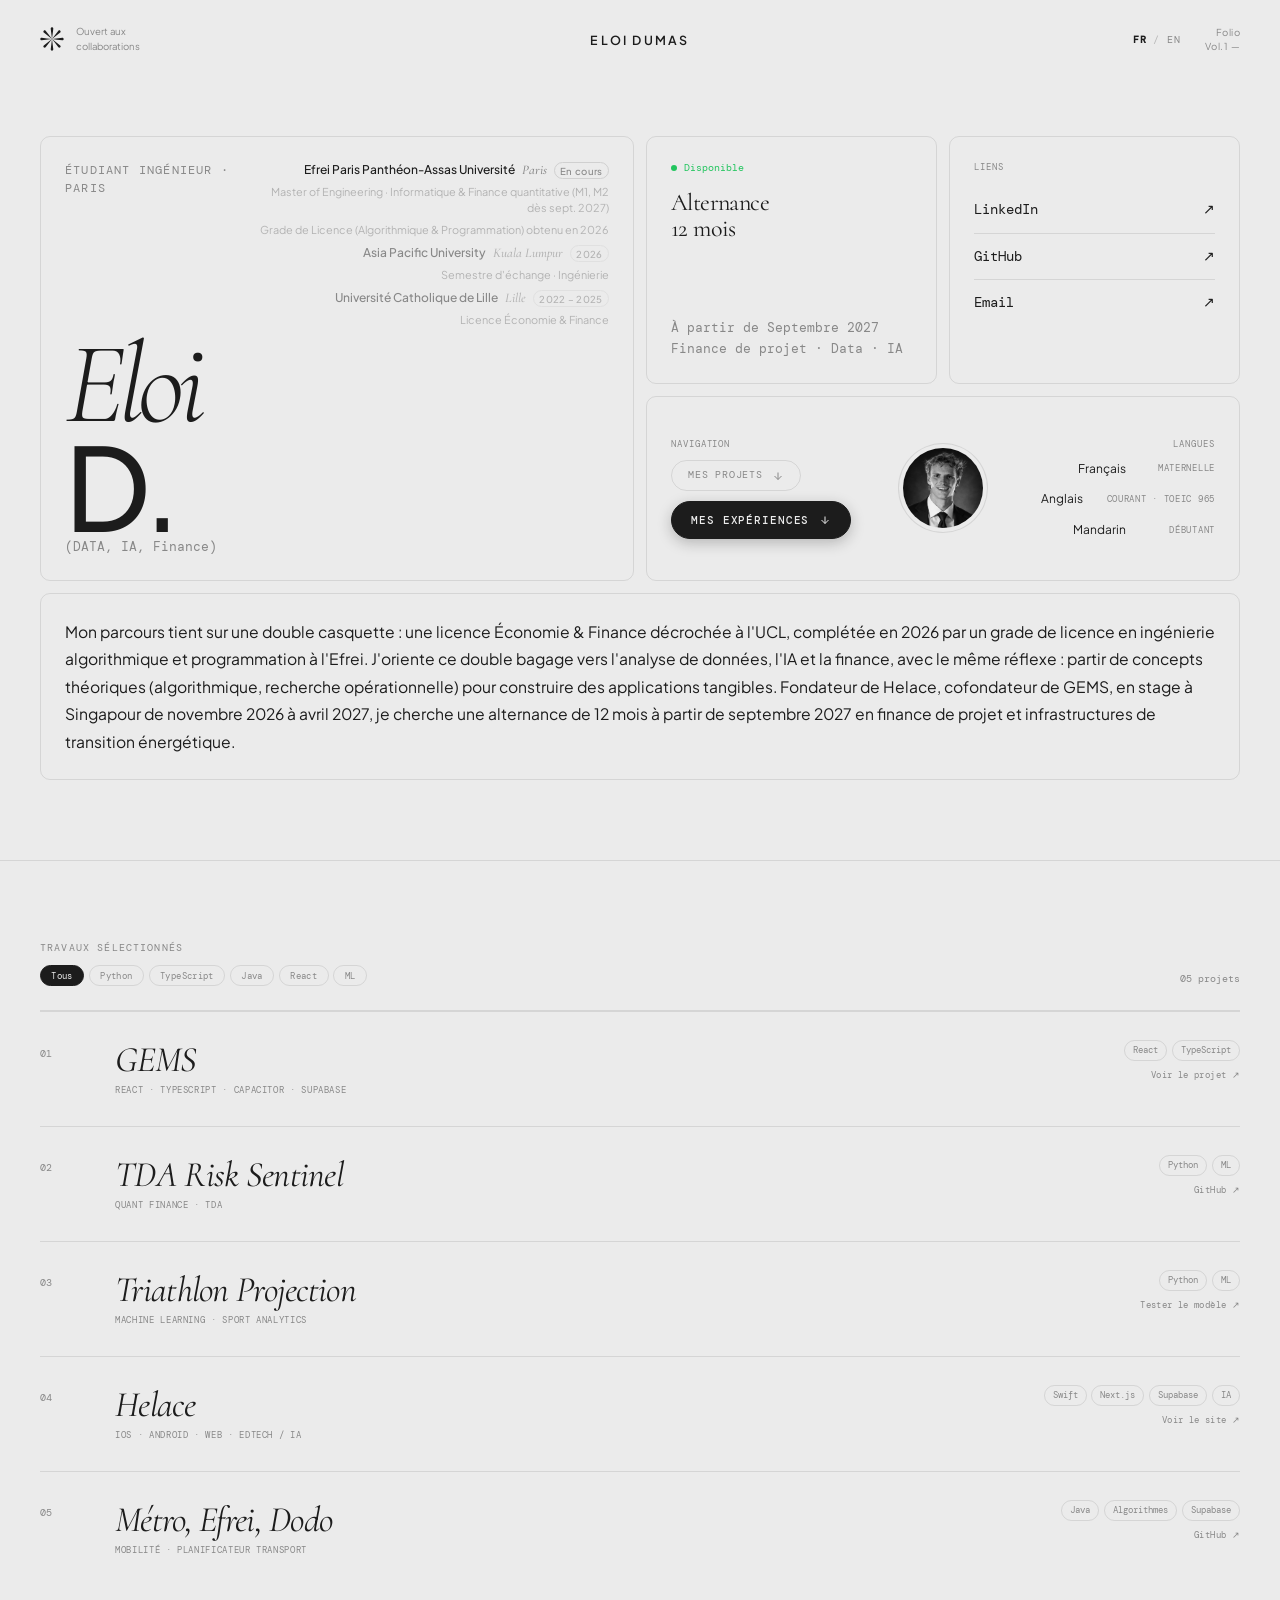
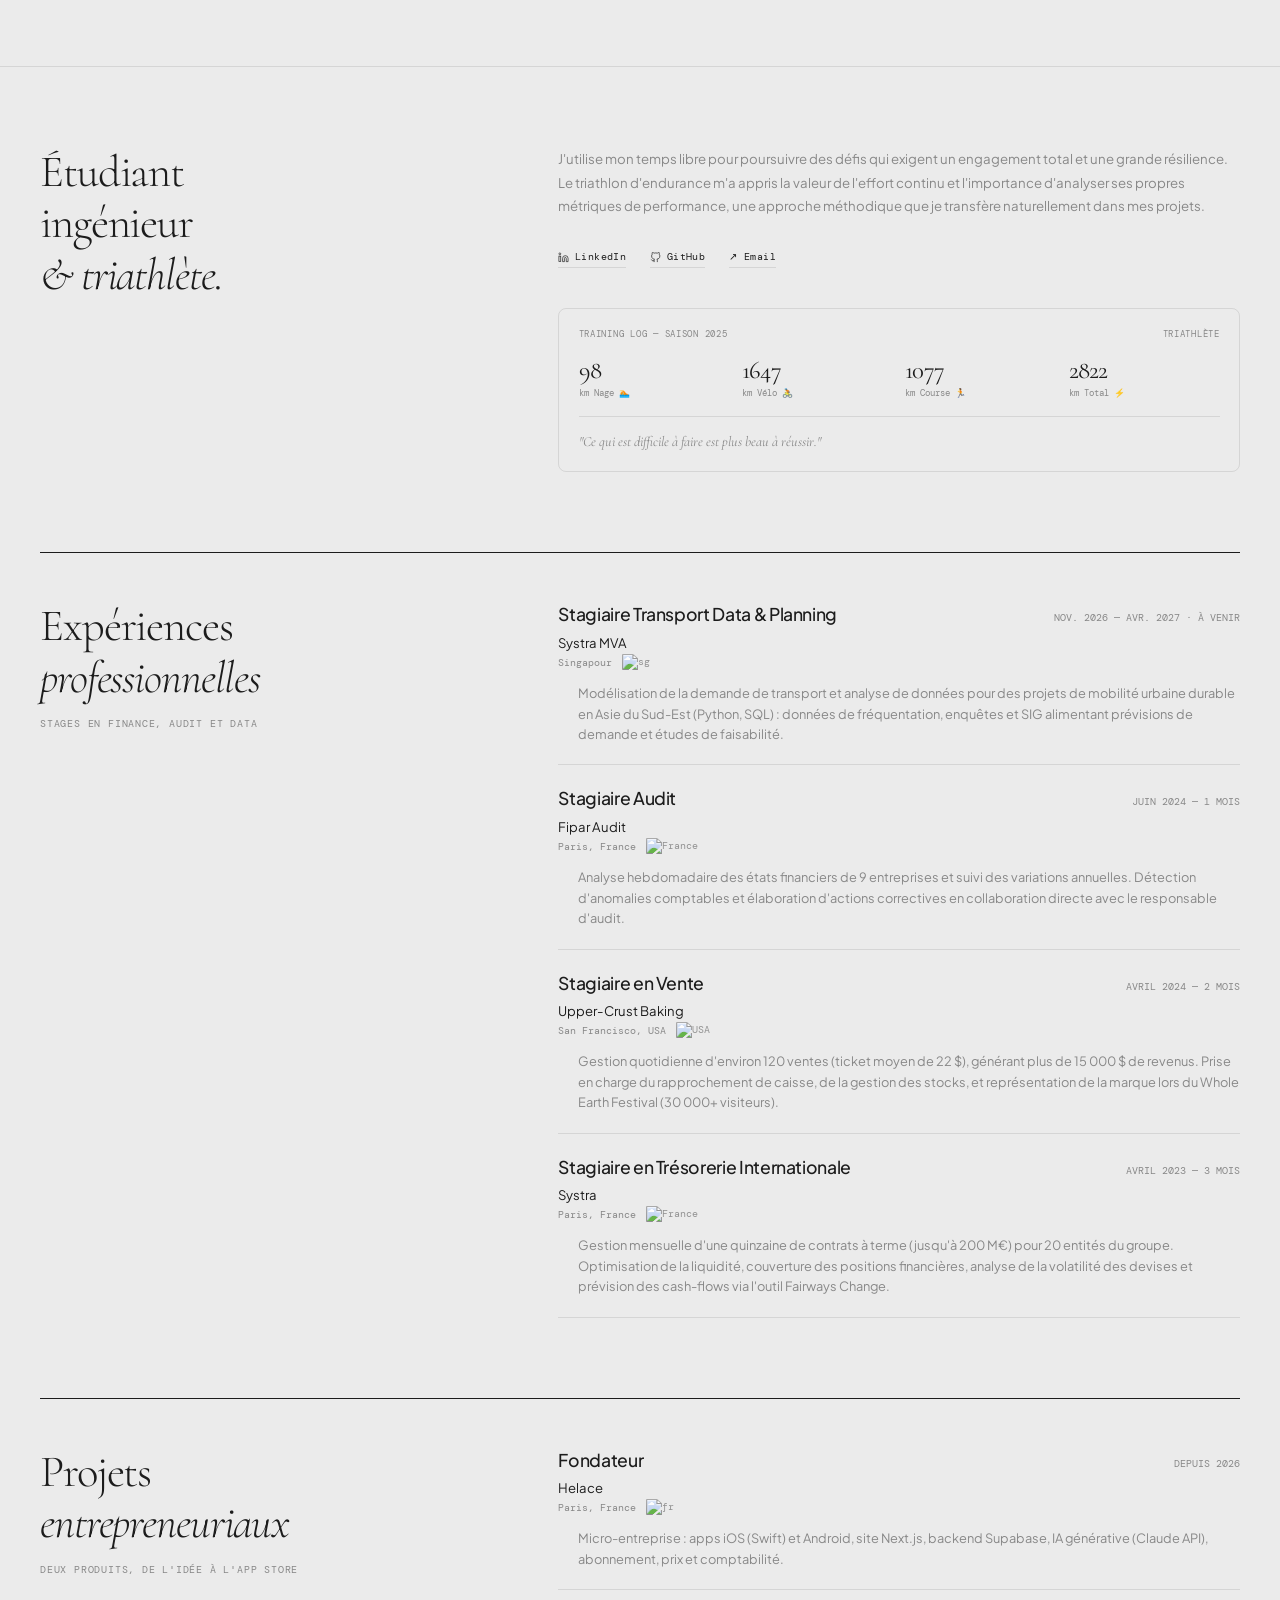
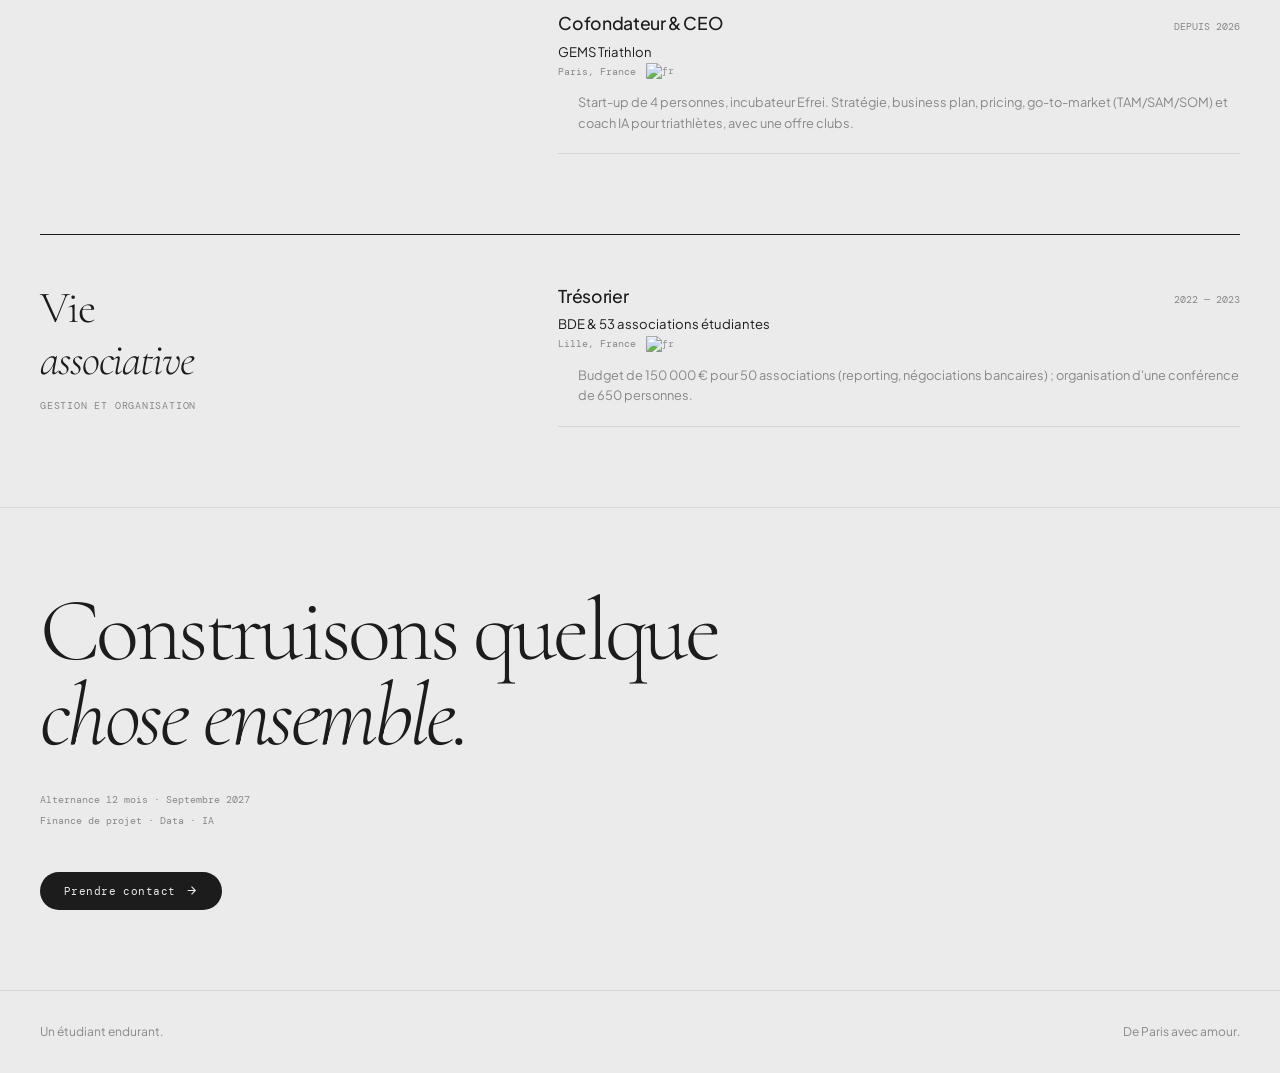
==== commit b874f690: "Highlight Experiences button Co-Authored-By: Claude Sonnet 5.5 <noreply@anthropic.com>" ====
--- a/index.html
+++ b/index.html
@@ -1,475 +1,475 @@
-<!DOCTYPE html>
-<html lang="fr">
-<head>
-  <meta charset="UTF-8">
-  <meta name="viewport" content="width=device-width, initial-scale=1.0">
-  <meta name="theme-color" content="#ebebeb">
-  <title>Eloi D. — Étudiant Data, IA, Finance</title>
-  
-  <link rel="preconnect" href="https://fonts.googleapis.com">
-  <link rel="preconnect" href="https://fonts.gstatic.com" crossorigin>
-  <link href="https://fonts.googleapis.com/css2?family=Cormorant:ital,wght@0,300;0,400;1,300;1,400&family=Plus+Jakarta+Sans:wght@300;400;500;600&family=DM+Mono:ital,wght@0,300;0,400;1,300&display=swap" rel="stylesheet">
-  <link rel="icon" type="image/png" href="favicon.png">
-  <link rel="stylesheet" href="style.css">
-</head>
-
-<body class="no-scroll">
-
-  <div id="preloader">
-    <div class="pre-top">Chargement</div>
-    <div class="pre-center"><span class="si">Eloi </span><em>DUMAS</em></div>
-    <div class="pre-bottom">
-      <div class="pre-footer">
-        <div>Un étudiant endurant.</div>
-        <div>De Paris avec amour.</div>
-      </div>
-      <div id="progress">0%</div>
-    </div>
-  </div>
-
-  <div id="transition">
-    <div class="t-text"><span class="t-label" id="t-label">—</span></div>
-  </div>
-
-  <header>
-    <nav class="nav container">
-      <div class="nav-logo">
-        <svg class="nav-star" viewBox="0 0 24 24" fill="none">
-          <path d="M11.9999 12L5.61501 20.2027C5.11281 20.7653 4.23154 20.7803 3.72078 20.2572C3.21795 19.7423 3.24334 18.879 3.79721 18.3849C6.53142 16.2566 9.26566 14.1283 11.9999 12Z" fill="#1C1C1C"/>
-          <path d="M11.9999 11.9999L1.68496 13.2852C0.932055 13.3279 0.298262 12.7154 0.306974 11.9844C0.315539 11.2647 0.943908 10.6723 1.68496 10.7145C5.12328 11.143 8.56161 11.5714 11.9999 11.9999Z" fill="#1C1C1C"/>
-          <path d="M11.9999 11.9999L3.79723 5.61501C3.23466 5.11281 3.21962 4.23154 3.74269 3.72078C4.25764 3.21795 5.12089 3.24334 5.61503 3.79721C7.74334 6.53142 9.87162 9.26566 11.9999 11.9999Z" fill="#1C1C1C"/>
-          <path d="M11.9999 11.9999L10.7145 1.68496C10.6718 0.932055 11.2843 0.298262 12.0154 0.306974C12.735 0.315539 13.3275 0.943908 13.2852 1.68496C12.8568 5.12328 12.4283 8.56161 11.9999 11.9999Z" fill="#1C1C1C"/>
-          <path d="M11.9999 12L18.3848 3.79735C18.887 3.23478 19.7682 3.21974 20.279 3.74282C20.7818 4.25776 20.7565 5.12102 20.2026 5.61515C17.4684 7.74346 14.7341 9.87174 11.9999 12Z" fill="#1C1C1C"/>
-          <path d="M11.9999 11.9999L22.3149 10.7145C23.0678 10.6718 23.7016 11.2843 23.6929 12.0154C23.6843 12.735 23.056 13.3275 22.3149 13.2852C18.8766 12.8568 15.4382 12.4283 11.9999 11.9999Z" fill="#1C1C1C"/>
-          <path d="M12 12L20.2027 18.3849C20.7653 18.8871 20.7803 19.7684 20.2572 20.2791C19.7423 20.782 18.879 20.7566 18.3849 20.2027C16.2566 17.4685 14.1283 14.7342 12 12Z" fill="#1C1C1C"/>
-          <path d="M12 12L13.2853 22.315C13.328 23.0679 12.7155 23.7017 11.9845 23.693C11.2648 23.6845 10.6724 23.0561 10.7147 22.315C11.1431 18.8767 11.5715 15.4383 12 12Z" fill="#1C1C1C"/>
-        </svg>
-        <span class="nav-text"><span>Ouvert aux</span><br><span>collaborations</span></span>
-      </div>
-      <div><span class="nav-wordmark" id="menu-toggle">ELOI DUMAS</span></div>
-      <div class="nav-right" style="display: flex; align-items: center; justify-content: flex-end; gap: 1.5rem;">
-        <div class="lang-switch">
-          <span class="lang-active">FR</span>
-          <span class="lang-sep">/</span>
-          <a href="en.html" class="lang-link">EN</a>
-        </div>
-        
-        <div class="nav-version"><span>Folio</span><span>Vol.1 —</span></div>
-        <button class="nav-burger" id="burger"><span></span><span></span><span></span></button>
-      </div>
-    </nav>
-  </header>
-
-  <div id="menu">
-    <div class="container">
-      <ul class="menu-inner">
-        <li class="menu-item"><a href="#work" class="menu-link"><span class="menu-num">01</span><span class="menu-lw"><span class="menu-ls"><span class="si">P</span>rojets</span><span class="menu-lc"><span class="si">P</span>rojets</span></span></a></li>
-        <li class="menu-item"><a href="#about" class="menu-link"><span class="menu-num">02</span><span class="menu-lw"><span class="menu-ls"><span class="si">À</span> propos</span><span class="menu-lc"><span class="si">À</span> propos</span></span></a></li>
-        <li class="menu-item"><a href="#contact" class="menu-link"><span class="menu-num">04</span><span class="menu-lw"><span class="menu-ls"><span class="si">C</span>ontact</span><span class="menu-lc"><span class="si">C</span>ontact</span></span></a></li>
-        <li class="menu-item"><span class="menu-year">©2026</span></li>
-      </ul>
-    </div>
-  </div>
-
-  <div id="menu-mobile">
-    <ul class="mm-list">
-      <li class="mm-item"><a href="#work" class="mm-link"><span class="mm-num">01</span><span class="si">P</span>rojets</a></li>
-      <li class="mm-item"><a href="#about" class="mm-link"><span class="mm-num">02</span><span class="si">À</span> propos</a></li>
-      <li class="mm-item"><a href="#contact" class="mm-link"><span class="mm-num">04</span><span class="si">C</span>ontact</a></li>
-    </ul>
-    <div class="mm-footer"><div>Alternance · Sept. 2027</div></div>
-  </div>
-
-  <div class="home-prefix">
-    <main>
-
-      <section class="bento-section">
-        <div class="container">
-          <div class="bento">
-
-            <div class="bc bc-name">
-              <div class="bc-name-top">
-                <p class="bc-eyebrow">Étudiant Ingénieur · Paris</p>
-                <div class="bc-schools">
-                  <p class="school-main">Efrei Paris Panthéon-Assas Université <span class="school-loc">Paris</span><span class="school-badge school-badge--active">En cours</span></p>
-                  <p class="school-desc">Master of Engineering · Informatique & Finance quantitative (M1, M2 dès sept. 2027)</p>
-                  <p class="school-desc">Grade de Licence (Algorithmique & Programmation) obtenu en 2026</p>
-                  <p class="school-sub">Asia Pacific University <span class="school-loc">Kuala Lumpur</span><span class="school-badge school-badge--done">2026</span></p>
-                  <p class="school-desc">Semestre d'échange · Ingénierie</p>
-                  <p class="school-sub">Université Catholique de Lille <span class="school-loc">Lille</span><span class="school-badge school-badge--done">2022 – 2025</span></p>
-                  <p class="school-desc">Licence Économie & Finance</p>
-                </div>
-              </div>
-              <h1 class="hello-title" id="hello-title">
-                <span class="font-sec">Eloi </span><span>D.</span>
-              </h1>
-              <p class="hello-sub">(DATA, IA, Finance)</p>
-            </div>
-
-            <div class="bc bc-status">
-              <div class="bc-avail">Disponible</div>
-              <p class="bc-status-head">Alternance<br>12 mois</p>
-              <p class="bc-status-sub">
-                À partir de Septembre 2027<br>
-                Finance de projet · Data · IA
-              </p>
-            </div>
-
-            <div class="bc bc-links">
-              <p class="bc-links-label">Liens</p>
-              <a href="https://www.linkedin.com/in/eloidumas/" target="_blank" rel="noopener noreferrer" class="bc-link">LinkedIn <span>↗</span></a>
-              <a href="https://github.com/d-elmus" target="_blank" rel="noopener noreferrer" class="bc-link">GitHub <span>↗</span></a>
-              <a href="mailto:eloi.dumas@efrei.net" class="bc-link">Email <span>↗</span></a>
-            </div>
-
-            <div class="bc bc-tri">
-              <div class="bento-nav-lang">
-                
-                <div class="bnl-col bnl-left">
-                  <p class="bc-links-label" style="margin-bottom: 0.5rem;">Navigation</p>
-                  <div class="bento-nav-links">
-                    <a href="#work" class="bento-btn">
-                      <span>Mes Projets</span>
-                      <svg width="12" height="12" viewBox="0 0 24 24" fill="none" stroke="currentColor" stroke-width="2"><path d="M12 5v14M5 12l7 7 7-7"/></svg>
-                    </a>
-                    <a href="#about" class="bento-btn">
-                      <span>Mes Expériences</span>
-                      <svg width="12" height="12" viewBox="0 0 24 24" fill="none" stroke="currentColor" stroke-width="2"><path d="M12 5v14M5 12l7 7 7-7"/></svg>
-                    </a>
-                  </div>
-                </div>
-
-                <div class="bnl-col bnl-center">
-                  <img src="imagepp.jpg" alt="Eloi Dumas" class="bnl-pp">
-                </div>
-
-                <div class="bnl-col bnl-right">
-                  <p class="bc-links-label" style="margin-bottom: 0.5rem; text-align: right;">Langues</p>
-                  <div class="bnl-lang-list">
-                    <div class="bnl-lang-row"><span>Français</span><span class="bnl-lvl">Maternelle</span></div>
-                    <div class="bnl-lang-row"><span>Anglais</span><span class="bnl-lvl">Courant · TOEIC 965</span></div>
-                    <div class="bnl-lang-row"><span>Mandarin</span><span class="bnl-lvl">Débutant</span></div>
-                  </div>
-                </div>
-
-              </div>
-            </div>
-
-            <div class="bc bc-bio">
-              <p class="bc-bio-text">
-                Mon parcours tient sur une double casquette : une licence Économie & Finance
-                décrochée à l'UCL, complétée en 2026 par un grade de licence en ingénierie
-                algorithmique et programmation à l'Efrei. J'oriente ce double bagage vers
-                l'analyse de données, l'IA et la finance, avec le même réflexe : partir de
-                concepts théoriques (algorithmique, recherche opérationnelle) pour construire
-                des applications tangibles. Fondateur de Helace, cofondateur de GEMS, en stage
-                à Singapour de novembre 2026 à avril 2027, je cherche une alternance de
-                12 mois à partir de septembre 2027 en finance de projet et infrastructures
-                de transition énergétique.
-              </p>
-            </div>
-
-          </div>
-        </div>
-      </section>
-
-      <section id="work">
-        <div class="container">
-          <div class="work-head r">
-            <div class="sec-label">
-              <span>Travaux Sélectionnés</span>
-              <div class="filters">
-                <button class="f-btn on" data-f="all">Tous</button>
-                <button class="f-btn" data-f="Python">Python</button>
-                <button class="f-btn" data-f="TypeScript">TypeScript</button>
-                <button class="f-btn" data-f="Java">Java</button>
-                <button class="f-btn" data-f="React">React</button>
-                <button class="f-btn" data-f="ML">ML</button>
-              </div>
-            </div>
-            <span class="work-count">05 projets</span>
-          </div>
-
-          <div class="pi r" data-tags="Python,React,FastAPI">
-            <span class="pi-num">01</span>
-            <div>
-              <h3 class="pi-title">GEMS</h3>
-              <p class="pi-cat">React · TypeScript · Capacitor · Supabase</p>
-              <p class="pi-desc">Coach triathlon IA sur iOS/Android, désormais pensé aussi pour les clubs : suivi des athlètes par leurs coachs (plan ajusté chaque semaine, notes, séances validées) et administration du club. Moteur algorithmique sur mesure (périodisation, TSS, zones, modèles Daniels/Coggan), synchronisation Strava, Garmin et Coros. Cofondateur & CEO d'une équipe de 4, incubateur Efrei.</p>
-            </div>
-            <div class="pi-right">
-              <div class="pi-tags">
-                <span class="ptag">React</span><span class="ptag">TypeScript</span>
-              </div>
-              <div class="pi-links">
-                <a href="https://gems-triathlon.com/" target="_blank" rel="noopener noreferrer" class="pi-link" onclick="event.stopPropagation()">Voir le projet ↗</a>
-              </div>
-            </div>
-          </div>
-
-          <div class="pi r" data-tags="Python,ML,PyTorch" style="transition-delay:.05s">
-            <span class="pi-num">02</span>
-            <div>
-              <h3 class="pi-title">TDA Risk Sentinel</h3>
-              <p class="pi-cat">Quant Finance · TDA</p>
-              <p class="pi-desc">Dashboard de finance quantitative anticipant les krachs boursiers (Python, Streamlit). Utilisation de l'Analyse Topologique de Données (plongement de Takens, backend C++) pour modéliser l'espace des phases et générer un score de risque prédictif via backtesting asymétrique.</p>
-            </div>
-            <div class="pi-right">
-              <div class="pi-tags">
-                <span class="ptag">Python</span><span class="ptag">ML</span>
-              </div>
-              <div class="pi-links">
-                <a href="https://github.com/d-elmus/TDA-RISK-SENTINEL" target="_blank" rel="noopener noreferrer" class="pi-link" onclick="event.stopPropagation()">GitHub ↗</a>
-              </div>
-            </div>
-          </div>
-
-          <div class="pi r" data-tags="Python,ML" style="transition-delay:.1s">
-            <span class="pi-num">03</span>
-            <div>
-              <h3 class="pi-title">Triathlon Projection</h3>
-              <p class="pi-cat">Machine Learning · Sport Analytics</p>
-              <p class="pi-desc">Modèle ML de prédiction de performances en triathlon. Estime les temps de nage, vélo et course à partir du profil athlète et des données d'entraînement.</p>
-            </div>
-            <div class="pi-right">
-              <div class="pi-tags">
-                <span class="ptag">Python</span><span class="ptag">ML</span>
-              </div>
-              <div class="pi-links">
-                <a href="#" class="pi-link" onclick="event.stopPropagation()">Tester le modèle ↗</a>
-              </div>
-            </div>
-          </div>
-
-          <div class="pi r" data-tags="Swift,TypeScript,Supabase,IA" style="transition-delay:.15s">
-            <span class="pi-num">04</span>
-            <div>
-              <h3 class="pi-title">Helace</h3>
-              <p class="pi-cat">iOS · Android · Web · EdTech / IA</p>
-              <p class="pi-desc">Alternative à Quizlet sur iOS, Android et web : culture générale (question du jour, parcours par niveaux, classement et match des clans) et outil pour apprendre ses cours. L'IA transforme photo, PDF ou texte en flashcards et QCM ; l'algorithme HELACE-SR (SM-2 et courbe d'Ebbinghaus) planifie les révisions et resserre les intervalles avant un examen. Import des decks Anki (.apkg). Publié sur l'App Store et Google Play, abonnement mensuel.</p>
-            </div>
-            <div class="pi-right">
-              <div class="pi-tags">
-                <span class="ptag">Swift</span><span class="ptag">Next.js</span><span class="ptag">Supabase</span><span class="ptag">IA</span>
-              </div>
-              <div class="pi-links">
-                <a href="https://www.helace.app" target="_blank" rel="noopener noreferrer" class="pi-link" onclick="event.stopPropagation()">Voir le site ↗</a>
-              </div>
-            </div>
-          </div>
-
-          <div class="pi r" data-tags="Java,Algorithmes,Supabase" style="transition-delay:.2s">
-            <span class="pi-num">05</span>
-            <div>
-              <h3 class="pi-title">Métro, Efrei, Dodo</h3>
-              <p class="pi-cat">Mobilité · Planificateur Transport</p>
-              <p class="pi-desc">Planificateur d'itinéraires en transports en commun pour l'Île-de-France, pensé comme alternative écologique à un GPS orienté voiture. Implémente l'algorithme RAPTOR (recherche de trajets multi-correspondances) sur données GTFS réelles, avec vérification de connexité du réseau (BFS) et arbre couvrant minimal (Kruskal). Interface Swing + carte Leaflet servie par un serveur HTTP embarqué.</p>
-            </div>
-            <div class="pi-right">
-              <div class="pi-tags">
-                <span class="ptag">Java</span><span class="ptag">Algorithmes</span><span class="ptag">Supabase</span>
-              </div>
-              <div class="pi-links">
-                <a href="https://github.com/d-elmus/IT1C---MED---Paris" target="_blank" rel="noopener noreferrer" class="pi-link" onclick="event.stopPropagation()">GitHub ↗</a>
-              </div>
-            </div>
-          </div>
-
-        </div>
-      </section>
-
-      <section id="about">
-        <div class="container">
-          <div class="about-grid">
-            <div class="r">
-              <h2 class="about-h">
-                Étudiant <br>ingénieur<br><em>&amp; triathlète.</em>
-              </h2>
-            </div>
-            <div class="r" style="transition-delay:.1s">
-              <p class="about-body">
-                J'utilise mon temps libre pour poursuivre des défis qui exigent un engagement
-                 total et une grande résilience. Le triathlon d'endurance m'a appris la 
-                 valeur de l'effort continu et l'importance d'analyser ses propres métriques 
-                 de performance, une approche méthodique que je transfère naturellement 
-                 dans mes projets.<br>
-              </p>
-              <div class="about-links">
-                <a href="https://www.linkedin.com/in/eloidumas/" target="_blank" rel="noopener noreferrer" class="alink">
-                  <svg width="11" height="11" viewBox="0 0 24 24" fill="none" stroke="currentColor" stroke-width="1.5"><path d="M16 8a6 6 0 0 1 6 6v7h-4v-7a2 2 0 0 0-4 0v7H10v-7a6 6 0 0 1 6-6z"/><rect x="2" y="9" width="4" height="12"/><circle cx="4" cy="4" r="2"/></svg>
-                  LinkedIn
-                </a>
-                <a href="https://github.com/d-elmus" target="_blank" rel="noopener noreferrer" class="alink">
-                  <svg width="11" height="11" viewBox="0 0 24 24" fill="none" stroke="currentColor" stroke-width="1.5"><path d="M9 19c-5 1.5-5-2.5-7-3m14 6v-3.87a3.37 3.37 0 0 0-.94-2.61c3.14-.35 6.44-1.54 6.44-7A5.44 5.44 0 0 0 20 4.77 5.07 5.07 0 0 0 19.91 1S18.73.65 16 2.48a13.38 13.38 0 0 0-7 0C6.27.65 5.09 1 5.09 1A5.07 5.07 0 0 0 5 4.77a5.44 5.44 0 0 0-1.5 3.78c0 5.42 3.3 6.61 6.44 7A3.37 3.37 0 0 0 9 18.13V22"/></svg>
-                  GitHub
-                </a>
-                <a href="mailto:eloi.dumas@efrei.net" class="alink">↗ Email</a>
-              </div>
-
-              <div class="tri r" id="tri">
-                <div class="tri-hd">
-                  <span>Training Log — Saison 2025</span>
-                  <span>Triathlète</span>
-                </div>
-                <div class="tri-grid">
-                  <div>
-                    <div class="tri-v" data-count="137">0</div>
-                    <div class="tri-l">km Nage 🏊</div>
-                  </div>
-                  <div>
-                    <div class="tri-v" data-count="2303">0</div>
-                    <div class="tri-l">km Vélo 🚴</div>
-                  </div>
-                  <div>
-                    <div class="tri-v" data-count="1505">0</div>
-                    <div class="tri-l">km Course 🏃</div>
-                  </div>
-                  <div>
-                    <div class="tri-v" data-count="3945">0</div>
-                    <div class="tri-l">km Total ⚡</div>
-                  </div>
-                </div>
-                <p class="tri-q">"Ce qui est difficile à faire est plus beau à réussir."</p>
-              </div>
-            </div>
-          </div>
-
-          <div class="exp-band r">
-            <div class="exp-band-head">
-              <h2 class="about-h">Expériences<br><em>professionnelles</em></h2>
-              <p class="exp-band-sub">Stages en finance, audit et data</p>
-            </div>
-            <div class="exp-list">
-                <div class="exp-row">
-                  <div class="exp-header">
-                    <h3 class="exp-title">Stagiaire Transport Data & Planning</h3>
-                    <span class="exp-date">Nov. 2026 — Avr. 2027 · À venir</span>
-                  </div>
-                  <p class="exp-company">Systra MVA</p>
-                  <p class="exp-loc">Singapour <img src="https://flagcdn.com/w20/sg.png" alt="sg" class="flag-icon"></p>
-                  <p class="exp-desc">
-                    Modélisation de la demande de transport et analyse de données pour des projets de mobilité urbaine durable en Asie du Sud-Est (Python, SQL) : données de fréquentation, enquêtes et SIG alimentant prévisions de demande et études de faisabilité.
-                  </p>
-                </div>
-                <div class="exp-row">
-                  <div class="exp-header">
-                    <h3 class="exp-title">Stagiaire Audit</h3>
-                    <span class="exp-date">Juin 2024 — 1 mois</span>
-                  </div>
-                  <p class="exp-company">Fipar Audit</p>
-                  <p class="exp-loc">Paris, France <img src="https://flagcdn.com/w20/fr.png" alt="France" class="flag-icon"></p>
-                  <p class="exp-desc">
-                    Analyse hebdomadaire des états financiers de 9 entreprises et suivi des variations annuelles. Détection d'anomalies comptables et élaboration d'actions correctives en collaboration directe avec le responsable d'audit.
-                  </p>
-                </div>
-                <div class="exp-row">
-                  <div class="exp-header">
-                    <h3 class="exp-title">Stagiaire en Vente</h3>
-                    <span class="exp-date">Avril 2024 — 2 mois</span>
-                  </div>
-                  <p class="exp-company">Upper-Crust Baking</p>
-                  <p class="exp-loc">San Francisco, USA <img src="https://flagcdn.com/w20/us.png" alt="USA" class="flag-icon"></p>
-                  <p class="exp-desc">
-                    Gestion quotidienne d'environ 120 ventes (ticket moyen de 22 $), générant plus de 15 000 $ de revenus. Prise en charge du rapprochement de caisse, de la gestion des stocks, et représentation de la marque lors du Whole Earth Festival (30 000+ visiteurs).
-                  </p>
-                </div>
-                <div class="exp-row">
-                  <div class="exp-header">
-                    <h3 class="exp-title">Stagiaire en Trésorerie Internationale</h3>
-                    <span class="exp-date">Avril 2023 — 3 mois</span>
-                  </div>
-                  <p class="exp-company">Systra</p>
-                  <p class="exp-loc">Paris, France <img src="https://flagcdn.com/w20/fr.png" alt="France" class="flag-icon"></p>
-                  <p class="exp-desc">
-                    Gestion mensuelle d'une quinzaine de contrats à terme (jusqu'à 200 M€) pour 20 entités du groupe. Optimisation de la liquidité, couverture des positions financières, analyse de la volatilité des devises et prévision des cash-flows via l'outil Fairways Change.
-                  </p>
-                </div>
-            </div>
-          </div>
-
-          <div class="exp-band r">
-            <div class="exp-band-head">
-              <h2 class="about-h">Projets<br><em>entrepreneuriaux</em></h2>
-              <p class="exp-band-sub">Deux produits, de l'idée à l'App Store</p>
-            </div>
-            <div class="exp-list">
-                <div class="exp-row">
-                  <div class="exp-header">
-                    <h3 class="exp-title">Fondateur</h3>
-                    <span class="exp-date">Depuis 2026</span>
-                  </div>
-                  <p class="exp-company">Helace</p>
-                  <p class="exp-loc">Paris, France <img src="https://flagcdn.com/w20/fr.png" alt="fr" class="flag-icon"></p>
-                  <p class="exp-desc">
-                    Micro-entreprise : apps iOS (Swift) et Android, site Next.js, backend Supabase, IA générative (Claude API), abonnement, prix et comptabilité.
-                  </p>
-                </div>
-                <div class="exp-row">
-                  <div class="exp-header">
-                    <h3 class="exp-title">Cofondateur & CEO</h3>
-                    <span class="exp-date">Depuis 2026</span>
-                  </div>
-                  <p class="exp-company">GEMS Triathlon</p>
-                  <p class="exp-loc">Paris, France <img src="https://flagcdn.com/w20/fr.png" alt="fr" class="flag-icon"></p>
-                  <p class="exp-desc">
-                    Start-up de 4 personnes, incubateur Efrei. Stratégie, business plan, pricing, go-to-market (TAM/SAM/SOM) et coach IA pour triathlètes, avec une offre clubs.
-                  </p>
-                </div>
-            </div>
-          </div>
-
-          <div class="exp-band r">
-            <div class="exp-band-head">
-              <h2 class="about-h">Vie<br><em>associative</em></h2>
-              <p class="exp-band-sub">Gestion et organisation</p>
-            </div>
-            <div class="exp-list">
-                <div class="exp-row">
-                  <div class="exp-header">
-                    <h3 class="exp-title">Trésorier</h3>
-                    <span class="exp-date">2022 — 2023</span>
-                  </div>
-                  <p class="exp-company">BDE & 53 associations étudiantes</p>
-                  <p class="exp-loc">Lille, France <img src="https://flagcdn.com/w20/fr.png" alt="fr" class="flag-icon"></p>
-                  <p class="exp-desc">
-                    Budget de 150 000 € pour 50 associations (reporting, négociations bancaires) ; organisation d'une conférence de 650 personnes.
-                  </p>
-                </div>
-            </div>
-          </div>
-        </div>
-      </section>
-
-      <section id="contact">
-        <div class="container">
-          <div class="contact-inner r">
-            <h2 class="contact-title">
-              Construisons quelque<br><em>chose ensemble.</em>
-            </h2>
-            <p class="contact-meta">
-              Alternance 12 mois · Septembre 2027<br>
-              Finance de projet · Data · IA
-            </p>
-            <a href="mailto:eloi.dumas@efrei.net" class="contact-btn">
-              Prendre contact
-              <svg width="13" height="13" viewBox="0 0 24 24" fill="none" stroke="currentColor" stroke-width="2"><path d="M5 12h14M12 5l7 7-7 7"/></svg>
-            </a>
-          </div>
-        </div>
-      </section>
-
-      <footer class="footer">
-        <div class="container">
-          <div class="footer-flex">
-            <p class="footer-content">Un étudiant endurant.</p>
-            <p class="footer-content">De Paris avec amour.</p>
-          </div>
-        </div>
-      </footer>
-
-    </main>
-  </div>
-
-  <script src="script.js"></script>
-</body>
+<!DOCTYPE html>
+<html lang="fr">
+<head>
+  <meta charset="UTF-8">
+  <meta name="viewport" content="width=device-width, initial-scale=1.0">
+  <meta name="theme-color" content="#ebebeb">
+  <title>Eloi D. — Étudiant Data, IA, Finance</title>
+  
+  <link rel="preconnect" href="https://fonts.googleapis.com">
+  <link rel="preconnect" href="https://fonts.gstatic.com" crossorigin>
+  <link href="https://fonts.googleapis.com/css2?family=Cormorant:ital,wght@0,300;0,400;1,300;1,400&family=Plus+Jakarta+Sans:wght@300;400;500;600&family=DM+Mono:ital,wght@0,300;0,400;1,300&display=swap" rel="stylesheet">
+  <link rel="icon" type="image/png" href="favicon.png">
+  <link rel="stylesheet" href="style.css">
+</head>
+
+<body class="no-scroll">
+
+  <div id="preloader">
+    <div class="pre-top">Chargement</div>
+    <div class="pre-center"><span class="si">Eloi </span><em>DUMAS</em></div>
+    <div class="pre-bottom">
+      <div class="pre-footer">
+        <div>Un étudiant endurant.</div>
+        <div>De Paris avec amour.</div>
+      </div>
+      <div id="progress">0%</div>
+    </div>
+  </div>
+
+  <div id="transition">
+    <div class="t-text"><span class="t-label" id="t-label">—</span></div>
+  </div>
+
+  <header>
+    <nav class="nav container">
+      <div class="nav-logo">
+        <svg class="nav-star" viewBox="0 0 24 24" fill="none">
+          <path d="M11.9999 12L5.61501 20.2027C5.11281 20.7653 4.23154 20.7803 3.72078 20.2572C3.21795 19.7423 3.24334 18.879 3.79721 18.3849C6.53142 16.2566 9.26566 14.1283 11.9999 12Z" fill="#1C1C1C"/>
+          <path d="M11.9999 11.9999L1.68496 13.2852C0.932055 13.3279 0.298262 12.7154 0.306974 11.9844C0.315539 11.2647 0.943908 10.6723 1.68496 10.7145C5.12328 11.143 8.56161 11.5714 11.9999 11.9999Z" fill="#1C1C1C"/>
+          <path d="M11.9999 11.9999L3.79723 5.61501C3.23466 5.11281 3.21962 4.23154 3.74269 3.72078C4.25764 3.21795 5.12089 3.24334 5.61503 3.79721C7.74334 6.53142 9.87162 9.26566 11.9999 11.9999Z" fill="#1C1C1C"/>
+          <path d="M11.9999 11.9999L10.7145 1.68496C10.6718 0.932055 11.2843 0.298262 12.0154 0.306974C12.735 0.315539 13.3275 0.943908 13.2852 1.68496C12.8568 5.12328 12.4283 8.56161 11.9999 11.9999Z" fill="#1C1C1C"/>
+          <path d="M11.9999 12L18.3848 3.79735C18.887 3.23478 19.7682 3.21974 20.279 3.74282C20.7818 4.25776 20.7565 5.12102 20.2026 5.61515C17.4684 7.74346 14.7341 9.87174 11.9999 12Z" fill="#1C1C1C"/>
+          <path d="M11.9999 11.9999L22.3149 10.7145C23.0678 10.6718 23.7016 11.2843 23.6929 12.0154C23.6843 12.735 23.056 13.3275 22.3149 13.2852C18.8766 12.8568 15.4382 12.4283 11.9999 11.9999Z" fill="#1C1C1C"/>
+          <path d="M12 12L20.2027 18.3849C20.7653 18.8871 20.7803 19.7684 20.2572 20.2791C19.7423 20.782 18.879 20.7566 18.3849 20.2027C16.2566 17.4685 14.1283 14.7342 12 12Z" fill="#1C1C1C"/>
+          <path d="M12 12L13.2853 22.315C13.328 23.0679 12.7155 23.7017 11.9845 23.693C11.2648 23.6845 10.6724 23.0561 10.7147 22.315C11.1431 18.8767 11.5715 15.4383 12 12Z" fill="#1C1C1C"/>
+        </svg>
+        <span class="nav-text"><span>Ouvert aux</span><br><span>collaborations</span></span>
+      </div>
+      <div><span class="nav-wordmark" id="menu-toggle">ELOI DUMAS</span></div>
+      <div class="nav-right" style="display: flex; align-items: center; justify-content: flex-end; gap: 1.5rem;">
+        <div class="lang-switch">
+          <span class="lang-active">FR</span>
+          <span class="lang-sep">/</span>
+          <a href="en.html" class="lang-link">EN</a>
+        </div>
+        
+        <div class="nav-version"><span>Folio</span><span>Vol.1 —</span></div>
+        <button class="nav-burger" id="burger"><span></span><span></span><span></span></button>
+      </div>
+    </nav>
+  </header>
+
+  <div id="menu">
+    <div class="container">
+      <ul class="menu-inner">
+        <li class="menu-item"><a href="#work" class="menu-link"><span class="menu-num">01</span><span class="menu-lw"><span class="menu-ls"><span class="si">P</span>rojets</span><span class="menu-lc"><span class="si">P</span>rojets</span></span></a></li>
+        <li class="menu-item"><a href="#about" class="menu-link"><span class="menu-num">02</span><span class="menu-lw"><span class="menu-ls"><span class="si">À</span> propos</span><span class="menu-lc"><span class="si">À</span> propos</span></span></a></li>
+        <li class="menu-item"><a href="#contact" class="menu-link"><span class="menu-num">04</span><span class="menu-lw"><span class="menu-ls"><span class="si">C</span>ontact</span><span class="menu-lc"><span class="si">C</span>ontact</span></span></a></li>
+        <li class="menu-item"><span class="menu-year">©2026</span></li>
+      </ul>
+    </div>
+  </div>
+
+  <div id="menu-mobile">
+    <ul class="mm-list">
+      <li class="mm-item"><a href="#work" class="mm-link"><span class="mm-num">01</span><span class="si">P</span>rojets</a></li>
+      <li class="mm-item"><a href="#about" class="mm-link"><span class="mm-num">02</span><span class="si">À</span> propos</a></li>
+      <li class="mm-item"><a href="#contact" class="mm-link"><span class="mm-num">04</span><span class="si">C</span>ontact</a></li>
+    </ul>
+    <div class="mm-footer"><div>Alternance · Sept. 2027</div></div>
+  </div>
+
+  <div class="home-prefix">
+    <main>
+
+      <section class="bento-section">
+        <div class="container">
+          <div class="bento">
+
+            <div class="bc bc-name">
+              <div class="bc-name-top">
+                <p class="bc-eyebrow">Étudiant Ingénieur · Paris</p>
+                <div class="bc-schools">
+                  <p class="school-main">Efrei Paris Panthéon-Assas Université <span class="school-loc">Paris</span><span class="school-badge school-badge--active">En cours</span></p>
+                  <p class="school-desc">Master of Engineering · Informatique & Finance quantitative (M1, M2 dès sept. 2027)</p>
+                  <p class="school-desc">Grade de Licence (Algorithmique & Programmation) obtenu en 2026</p>
+                  <p class="school-sub">Asia Pacific University <span class="school-loc">Kuala Lumpur</span><span class="school-badge school-badge--done">2026</span></p>
+                  <p class="school-desc">Semestre d'échange · Ingénierie</p>
+                  <p class="school-sub">Université Catholique de Lille <span class="school-loc">Lille</span><span class="school-badge school-badge--done">2022 – 2025</span></p>
+                  <p class="school-desc">Licence Économie & Finance</p>
+                </div>
+              </div>
+              <h1 class="hello-title" id="hello-title">
+                <span class="font-sec">Eloi </span><span>D.</span>
+              </h1>
+              <p class="hello-sub">(DATA, IA, Finance)</p>
+            </div>
+
+            <div class="bc bc-status">
+              <div class="bc-avail">Disponible</div>
+              <p class="bc-status-head">Alternance<br>12 mois</p>
+              <p class="bc-status-sub">
+                À partir de Septembre 2027<br>
+                Finance de projet · Data · IA
+              </p>
+            </div>
+
+            <div class="bc bc-links">
+              <p class="bc-links-label">Liens</p>
+              <a href="https://www.linkedin.com/in/eloidumas/" target="_blank" rel="noopener noreferrer" class="bc-link">LinkedIn <span>↗</span></a>
+              <a href="https://github.com/d-elmus" target="_blank" rel="noopener noreferrer" class="bc-link">GitHub <span>↗</span></a>
+              <a href="mailto:eloi.dumas@efrei.net" class="bc-link">Email <span>↗</span></a>
+            </div>
+
+            <div class="bc bc-tri">
+              <div class="bento-nav-lang">
+                
+                <div class="bnl-col bnl-left">
+                  <p class="bc-links-label" style="margin-bottom: 0.5rem;">Navigation</p>
+                  <div class="bento-nav-links">
+                    <a href="#work" class="bento-btn">
+                      <span>Mes Projets</span>
+                      <svg width="12" height="12" viewBox="0 0 24 24" fill="none" stroke="currentColor" stroke-width="2"><path d="M12 5v14M5 12l7 7 7-7"/></svg>
+                    </a>
+                    <a href="#about" class="bento-btn bento-btn--primary">
+                      <span>Mes Expériences</span>
+                      <svg width="12" height="12" viewBox="0 0 24 24" fill="none" stroke="currentColor" stroke-width="2"><path d="M12 5v14M5 12l7 7 7-7"/></svg>
+                    </a>
+                  </div>
+                </div>
+
+                <div class="bnl-col bnl-center">
+                  <img src="imagepp.jpg" alt="Eloi Dumas" class="bnl-pp">
+                </div>
+
+                <div class="bnl-col bnl-right">
+                  <p class="bc-links-label" style="margin-bottom: 0.5rem; text-align: right;">Langues</p>
+                  <div class="bnl-lang-list">
+                    <div class="bnl-lang-row"><span>Français</span><span class="bnl-lvl">Maternelle</span></div>
+                    <div class="bnl-lang-row"><span>Anglais</span><span class="bnl-lvl">Courant · TOEIC 965</span></div>
+                    <div class="bnl-lang-row"><span>Mandarin</span><span class="bnl-lvl">Débutant</span></div>
+                  </div>
+                </div>
+
+              </div>
+            </div>
+
+            <div class="bc bc-bio">
+              <p class="bc-bio-text">
+                Mon parcours tient sur une double casquette : une licence Économie & Finance
+                décrochée à l'UCL, complétée en 2026 par un grade de licence en ingénierie
+                algorithmique et programmation à l'Efrei. J'oriente ce double bagage vers
+                l'analyse de données, l'IA et la finance, avec le même réflexe : partir de
+                concepts théoriques (algorithmique, recherche opérationnelle) pour construire
+                des applications tangibles. Fondateur de Helace, cofondateur de GEMS, en stage
+                à Singapour de novembre 2026 à avril 2027, je cherche une alternance de
+                12 mois à partir de septembre 2027 en finance de projet et infrastructures
+                de transition énergétique.
+              </p>
+            </div>
+
+          </div>
+        </div>
+      </section>
+
+      <section id="work">
+        <div class="container">
+          <div class="work-head r">
+            <div class="sec-label">
+              <span>Travaux Sélectionnés</span>
+              <div class="filters">
+                <button class="f-btn on" data-f="all">Tous</button>
+                <button class="f-btn" data-f="Python">Python</button>
+                <button class="f-btn" data-f="TypeScript">TypeScript</button>
+                <button class="f-btn" data-f="Java">Java</button>
+                <button class="f-btn" data-f="React">React</button>
+                <button class="f-btn" data-f="ML">ML</button>
+              </div>
+            </div>
+            <span class="work-count">05 projets</span>
+          </div>
+
+          <div class="pi r" data-tags="Python,React,FastAPI">
+            <span class="pi-num">01</span>
+            <div>
+              <h3 class="pi-title">GEMS</h3>
+              <p class="pi-cat">React · TypeScript · Capacitor · Supabase</p>
+              <p class="pi-desc">Coach triathlon IA sur iOS/Android, désormais pensé aussi pour les clubs : suivi des athlètes par leurs coachs (plan ajusté chaque semaine, notes, séances validées) et administration du club. Moteur algorithmique sur mesure (périodisation, TSS, zones, modèles Daniels/Coggan), synchronisation Strava, Garmin et Coros. Cofondateur & CEO d'une équipe de 4, incubateur Efrei.</p>
+            </div>
+            <div class="pi-right">
+              <div class="pi-tags">
+                <span class="ptag">React</span><span class="ptag">TypeScript</span>
+              </div>
+              <div class="pi-links">
+                <a href="https://gems-triathlon.com/" target="_blank" rel="noopener noreferrer" class="pi-link" onclick="event.stopPropagation()">Voir le projet ↗</a>
+              </div>
+            </div>
+          </div>
+
+          <div class="pi r" data-tags="Python,ML,PyTorch" style="transition-delay:.05s">
+            <span class="pi-num">02</span>
+            <div>
+              <h3 class="pi-title">TDA Risk Sentinel</h3>
+              <p class="pi-cat">Quant Finance · TDA</p>
+              <p class="pi-desc">Dashboard de finance quantitative anticipant les krachs boursiers (Python, Streamlit). Utilisation de l'Analyse Topologique de Données (plongement de Takens, backend C++) pour modéliser l'espace des phases et générer un score de risque prédictif via backtesting asymétrique.</p>
+            </div>
+            <div class="pi-right">
+              <div class="pi-tags">
+                <span class="ptag">Python</span><span class="ptag">ML</span>
+              </div>
+              <div class="pi-links">
+                <a href="https://github.com/d-elmus/TDA-RISK-SENTINEL" target="_blank" rel="noopener noreferrer" class="pi-link" onclick="event.stopPropagation()">GitHub ↗</a>
+              </div>
+            </div>
+          </div>
+
+          <div class="pi r" data-tags="Python,ML" style="transition-delay:.1s">
+            <span class="pi-num">03</span>
+            <div>
+              <h3 class="pi-title">Triathlon Projection</h3>
+              <p class="pi-cat">Machine Learning · Sport Analytics</p>
+              <p class="pi-desc">Modèle ML de prédiction de performances en triathlon. Estime les temps de nage, vélo et course à partir du profil athlète et des données d'entraînement.</p>
+            </div>
+            <div class="pi-right">
+              <div class="pi-tags">
+                <span class="ptag">Python</span><span class="ptag">ML</span>
+              </div>
+              <div class="pi-links">
+                <a href="#" class="pi-link" onclick="event.stopPropagation()">Tester le modèle ↗</a>
+              </div>
+            </div>
+          </div>
+
+          <div class="pi r" data-tags="Swift,TypeScript,Supabase,IA" style="transition-delay:.15s">
+            <span class="pi-num">04</span>
+            <div>
+              <h3 class="pi-title">Helace</h3>
+              <p class="pi-cat">iOS · Android · Web · EdTech / IA</p>
+              <p class="pi-desc">Alternative à Quizlet sur iOS, Android et web : culture générale (question du jour, parcours par niveaux, classement et match des clans) et outil pour apprendre ses cours. L'IA transforme photo, PDF ou texte en flashcards et QCM ; l'algorithme HELACE-SR (SM-2 et courbe d'Ebbinghaus) planifie les révisions et resserre les intervalles avant un examen. Import des decks Anki (.apkg). Publié sur l'App Store et Google Play, abonnement mensuel.</p>
+            </div>
+            <div class="pi-right">
+              <div class="pi-tags">
+                <span class="ptag">Swift</span><span class="ptag">Next.js</span><span class="ptag">Supabase</span><span class="ptag">IA</span>
+              </div>
+              <div class="pi-links">
+                <a href="https://www.helace.app" target="_blank" rel="noopener noreferrer" class="pi-link" onclick="event.stopPropagation()">Voir le site ↗</a>
+              </div>
+            </div>
+          </div>
+
+          <div class="pi r" data-tags="Java,Algorithmes,Supabase" style="transition-delay:.2s">
+            <span class="pi-num">05</span>
+            <div>
+              <h3 class="pi-title">Métro, Efrei, Dodo</h3>
+              <p class="pi-cat">Mobilité · Planificateur Transport</p>
+              <p class="pi-desc">Planificateur d'itinéraires en transports en commun pour l'Île-de-France, pensé comme alternative écologique à un GPS orienté voiture. Implémente l'algorithme RAPTOR (recherche de trajets multi-correspondances) sur données GTFS réelles, avec vérification de connexité du réseau (BFS) et arbre couvrant minimal (Kruskal). Interface Swing + carte Leaflet servie par un serveur HTTP embarqué.</p>
+            </div>
+            <div class="pi-right">
+              <div class="pi-tags">
+                <span class="ptag">Java</span><span class="ptag">Algorithmes</span><span class="ptag">Supabase</span>
+              </div>
+              <div class="pi-links">
+                <a href="https://github.com/d-elmus/IT1C---MED---Paris" target="_blank" rel="noopener noreferrer" class="pi-link" onclick="event.stopPropagation()">GitHub ↗</a>
+              </div>
+            </div>
+          </div>
+
+        </div>
+      </section>
+
+      <section id="about">
+        <div class="container">
+          <div class="about-grid">
+            <div class="r">
+              <h2 class="about-h">
+                Étudiant <br>ingénieur<br><em>&amp; triathlète.</em>
+              </h2>
+            </div>
+            <div class="r" style="transition-delay:.1s">
+              <p class="about-body">
+                J'utilise mon temps libre pour poursuivre des défis qui exigent un engagement
+                 total et une grande résilience. Le triathlon d'endurance m'a appris la 
+                 valeur de l'effort continu et l'importance d'analyser ses propres métriques 
+                 de performance, une approche méthodique que je transfère naturellement 
+                 dans mes projets.<br>
+              </p>
+              <div class="about-links">
+                <a href="https://www.linkedin.com/in/eloidumas/" target="_blank" rel="noopener noreferrer" class="alink">
+                  <svg width="11" height="11" viewBox="0 0 24 24" fill="none" stroke="currentColor" stroke-width="1.5"><path d="M16 8a6 6 0 0 1 6 6v7h-4v-7a2 2 0 0 0-4 0v7H10v-7a6 6 0 0 1 6-6z"/><rect x="2" y="9" width="4" height="12"/><circle cx="4" cy="4" r="2"/></svg>
+                  LinkedIn
+                </a>
+                <a href="https://github.com/d-elmus" target="_blank" rel="noopener noreferrer" class="alink">
+                  <svg width="11" height="11" viewBox="0 0 24 24" fill="none" stroke="currentColor" stroke-width="1.5"><path d="M9 19c-5 1.5-5-2.5-7-3m14 6v-3.87a3.37 3.37 0 0 0-.94-2.61c3.14-.35 6.44-1.54 6.44-7A5.44 5.44 0 0 0 20 4.77 5.07 5.07 0 0 0 19.91 1S18.73.65 16 2.48a13.38 13.38 0 0 0-7 0C6.27.65 5.09 1 5.09 1A5.07 5.07 0 0 0 5 4.77a5.44 5.44 0 0 0-1.5 3.78c0 5.42 3.3 6.61 6.44 7A3.37 3.37 0 0 0 9 18.13V22"/></svg>
+                  GitHub
+                </a>
+                <a href="mailto:eloi.dumas@efrei.net" class="alink">↗ Email</a>
+              </div>
+
+              <div class="tri r" id="tri">
+                <div class="tri-hd">
+                  <span>Training Log — Saison 2025</span>
+                  <span>Triathlète</span>
+                </div>
+                <div class="tri-grid">
+                  <div>
+                    <div class="tri-v" data-count="137">0</div>
+                    <div class="tri-l">km Nage 🏊</div>
+                  </div>
+                  <div>
+                    <div class="tri-v" data-count="2303">0</div>
+                    <div class="tri-l">km Vélo 🚴</div>
+                  </div>
+                  <div>
+                    <div class="tri-v" data-count="1505">0</div>
+                    <div class="tri-l">km Course 🏃</div>
+                  </div>
+                  <div>
+                    <div class="tri-v" data-count="3945">0</div>
+                    <div class="tri-l">km Total ⚡</div>
+                  </div>
+                </div>
+                <p class="tri-q">"Ce qui est difficile à faire est plus beau à réussir."</p>
+              </div>
+            </div>
+          </div>
+
+          <div class="exp-band r">
+            <div class="exp-band-head">
+              <h2 class="about-h">Expériences<br><em>professionnelles</em></h2>
+              <p class="exp-band-sub">Stages en finance, audit et data</p>
+            </div>
+            <div class="exp-list">
+                <div class="exp-row">
+                  <div class="exp-header">
+                    <h3 class="exp-title">Stagiaire Transport Data & Planning</h3>
+                    <span class="exp-date">Nov. 2026 — Avr. 2027 · À venir</span>
+                  </div>
+                  <p class="exp-company">Systra MVA</p>
+                  <p class="exp-loc">Singapour <img src="https://flagcdn.com/w20/sg.png" alt="sg" class="flag-icon"></p>
+                  <p class="exp-desc">
+                    Modélisation de la demande de transport et analyse de données pour des projets de mobilité urbaine durable en Asie du Sud-Est (Python, SQL) : données de fréquentation, enquêtes et SIG alimentant prévisions de demande et études de faisabilité.
+                  </p>
+                </div>
+                <div class="exp-row">
+                  <div class="exp-header">
+                    <h3 class="exp-title">Stagiaire Audit</h3>
+                    <span class="exp-date">Juin 2024 — 1 mois</span>
+                  </div>
+                  <p class="exp-company">Fipar Audit</p>
+                  <p class="exp-loc">Paris, France <img src="https://flagcdn.com/w20/fr.png" alt="France" class="flag-icon"></p>
+                  <p class="exp-desc">
+                    Analyse hebdomadaire des états financiers de 9 entreprises et suivi des variations annuelles. Détection d'anomalies comptables et élaboration d'actions correctives en collaboration directe avec le responsable d'audit.
+                  </p>
+                </div>
+                <div class="exp-row">
+                  <div class="exp-header">
+                    <h3 class="exp-title">Stagiaire en Vente</h3>
+                    <span class="exp-date">Avril 2024 — 2 mois</span>
+                  </div>
+                  <p class="exp-company">Upper-Crust Baking</p>
+                  <p class="exp-loc">San Francisco, USA <img src="https://flagcdn.com/w20/us.png" alt="USA" class="flag-icon"></p>
+                  <p class="exp-desc">
+                    Gestion quotidienne d'environ 120 ventes (ticket moyen de 22 $), générant plus de 15 000 $ de revenus. Prise en charge du rapprochement de caisse, de la gestion des stocks, et représentation de la marque lors du Whole Earth Festival (30 000+ visiteurs).
+                  </p>
+                </div>
+                <div class="exp-row">
+                  <div class="exp-header">
+                    <h3 class="exp-title">Stagiaire en Trésorerie Internationale</h3>
+                    <span class="exp-date">Avril 2023 — 3 mois</span>
+                  </div>
+                  <p class="exp-company">Systra</p>
+                  <p class="exp-loc">Paris, France <img src="https://flagcdn.com/w20/fr.png" alt="France" class="flag-icon"></p>
+                  <p class="exp-desc">
+                    Gestion mensuelle d'une quinzaine de contrats à terme (jusqu'à 200 M€) pour 20 entités du groupe. Optimisation de la liquidité, couverture des positions financières, analyse de la volatilité des devises et prévision des cash-flows via l'outil Fairways Change.
+                  </p>
+                </div>
+            </div>
+          </div>
+
+          <div class="exp-band r">
+            <div class="exp-band-head">
+              <h2 class="about-h">Projets<br><em>entrepreneuriaux</em></h2>
+              <p class="exp-band-sub">Deux produits, de l'idée à l'App Store</p>
+            </div>
+            <div class="exp-list">
+                <div class="exp-row">
+                  <div class="exp-header">
+                    <h3 class="exp-title">Fondateur</h3>
+                    <span class="exp-date">Depuis 2026</span>
+                  </div>
+                  <p class="exp-company">Helace</p>
+                  <p class="exp-loc">Paris, France <img src="https://flagcdn.com/w20/fr.png" alt="fr" class="flag-icon"></p>
+                  <p class="exp-desc">
+                    Micro-entreprise : apps iOS (Swift) et Android, site Next.js, backend Supabase, IA générative (Claude API), abonnement, prix et comptabilité.
+                  </p>
+                </div>
+                <div class="exp-row">
+                  <div class="exp-header">
+                    <h3 class="exp-title">Cofondateur & CEO</h3>
+                    <span class="exp-date">Depuis 2026</span>
+                  </div>
+                  <p class="exp-company">GEMS Triathlon</p>
+                  <p class="exp-loc">Paris, France <img src="https://flagcdn.com/w20/fr.png" alt="fr" class="flag-icon"></p>
+                  <p class="exp-desc">
+                    Start-up de 4 personnes, incubateur Efrei. Stratégie, business plan, pricing, go-to-market (TAM/SAM/SOM) et coach IA pour triathlètes, avec une offre clubs.
+                  </p>
+                </div>
+            </div>
+          </div>
+
+          <div class="exp-band r">
+            <div class="exp-band-head">
+              <h2 class="about-h">Vie<br><em>associative</em></h2>
+              <p class="exp-band-sub">Gestion et organisation</p>
+            </div>
+            <div class="exp-list">
+                <div class="exp-row">
+                  <div class="exp-header">
+                    <h3 class="exp-title">Trésorier</h3>
+                    <span class="exp-date">2022 — 2023</span>
+                  </div>
+                  <p class="exp-company">BDE & 53 associations étudiantes</p>
+                  <p class="exp-loc">Lille, France <img src="https://flagcdn.com/w20/fr.png" alt="fr" class="flag-icon"></p>
+                  <p class="exp-desc">
+                    Budget de 150 000 € pour 50 associations (reporting, négociations bancaires) ; organisation d'une conférence de 650 personnes.
+                  </p>
+                </div>
+            </div>
+          </div>
+        </div>
+      </section>
+
+      <section id="contact">
+        <div class="container">
+          <div class="contact-inner r">
+            <h2 class="contact-title">
+              Construisons quelque<br><em>chose ensemble.</em>
+            </h2>
+            <p class="contact-meta">
+              Alternance 12 mois · Septembre 2027<br>
+              Finance de projet · Data · IA
+            </p>
+            <a href="mailto:eloi.dumas@efrei.net" class="contact-btn">
+              Prendre contact
+              <svg width="13" height="13" viewBox="0 0 24 24" fill="none" stroke="currentColor" stroke-width="2"><path d="M5 12h14M12 5l7 7-7 7"/></svg>
+            </a>
+          </div>
+        </div>
+      </section>
+
+      <footer class="footer">
+        <div class="container">
+          <div class="footer-flex">
+            <p class="footer-content">Un étudiant endurant.</p>
+            <p class="footer-content">De Paris avec amour.</p>
+          </div>
+        </div>
+      </footer>
+
+    </main>
+  </div>
+
+  <script src="script.js"></script>
+</body>
 </html>
--- a/style.css
+++ b/style.css
@@ -860,3 +860,10 @@
 @media (max-width: 900px) {
   .exp-band { grid-template-columns: 1fr; gap: 1.5rem; margin-top: 3.5rem; padding-top: 2rem; }
 }
+
+.bento-btn--primary {
+  background: var(--fg); color: var(--bg); border-color: var(--fg);
+  font-weight: 500; padding: 0.6rem 1.2rem; font-size: 0.68rem;
+  box-shadow: 0 4px 14px rgba(28,28,28,.25);
+}
+.bento-btn--primary:hover { transform: translateY(-1px); box-shadow: 0 6px 18px rgba(28,28,28,.3); }
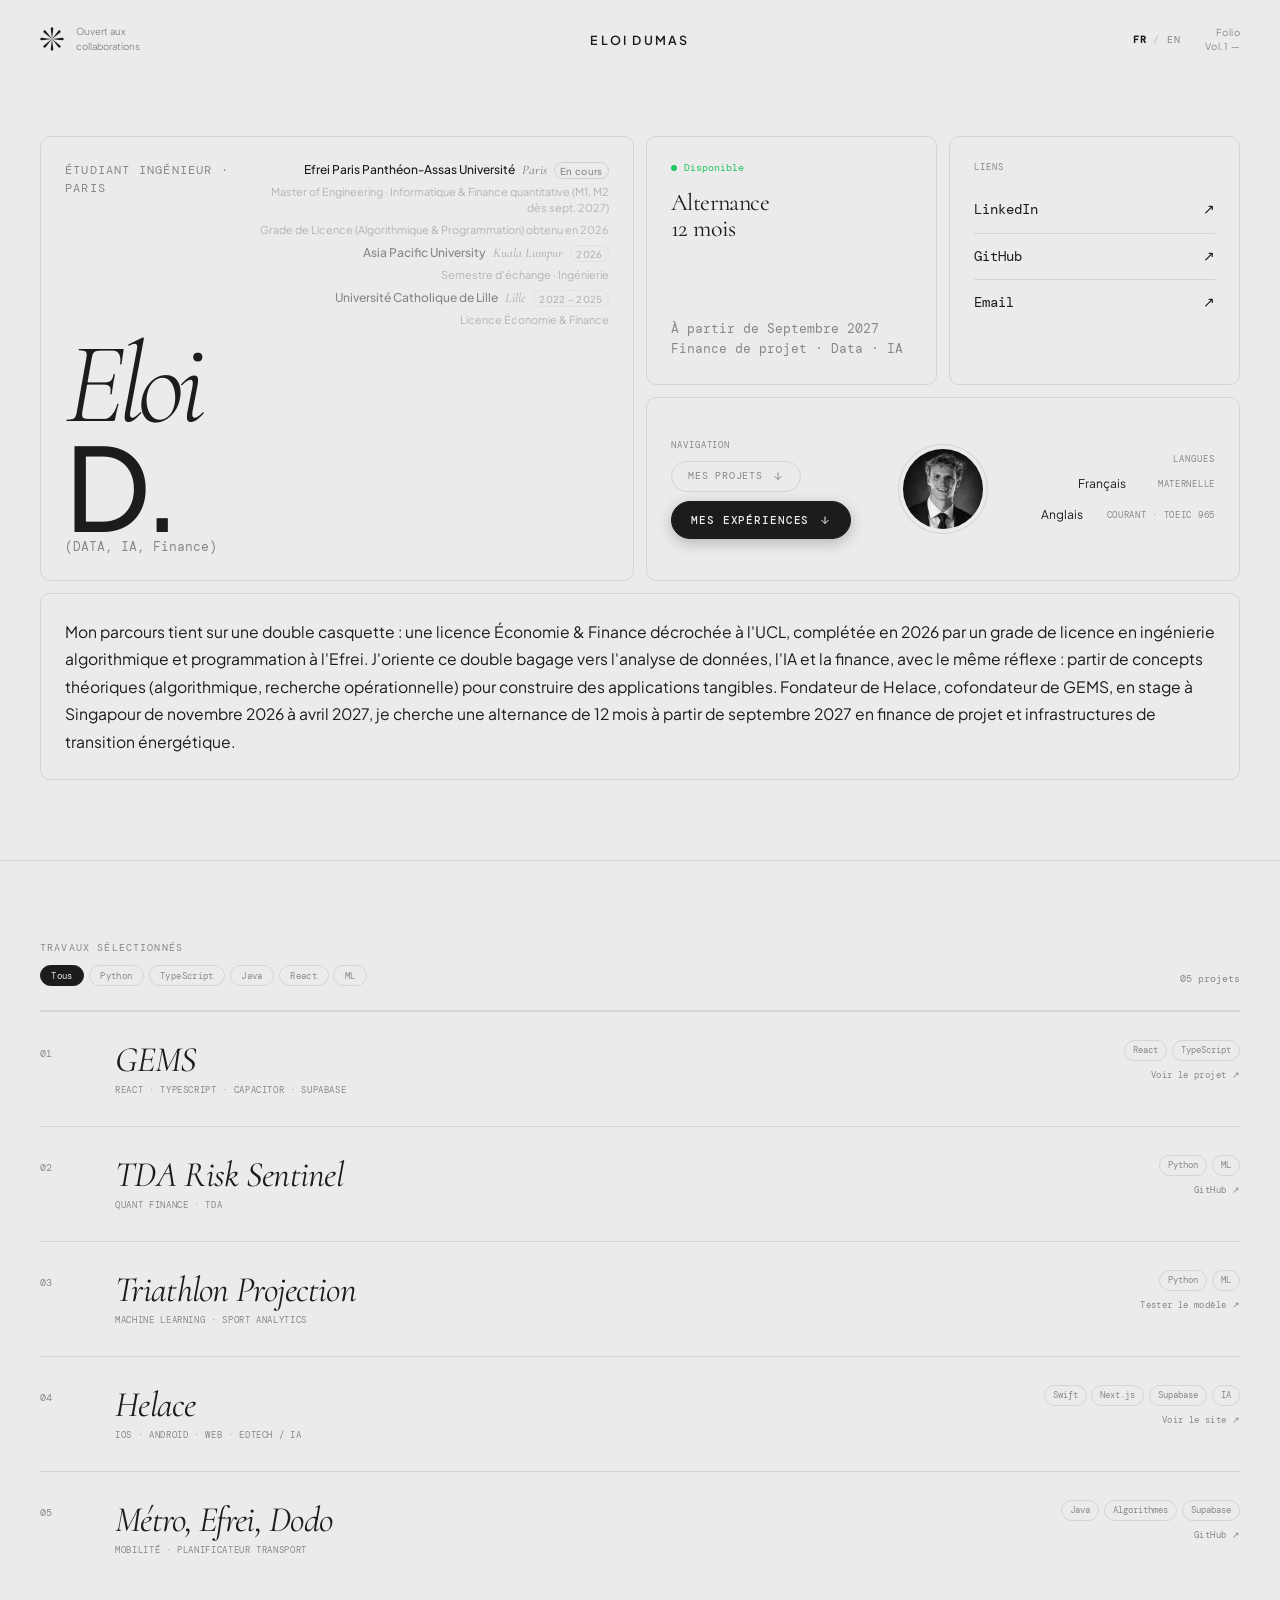
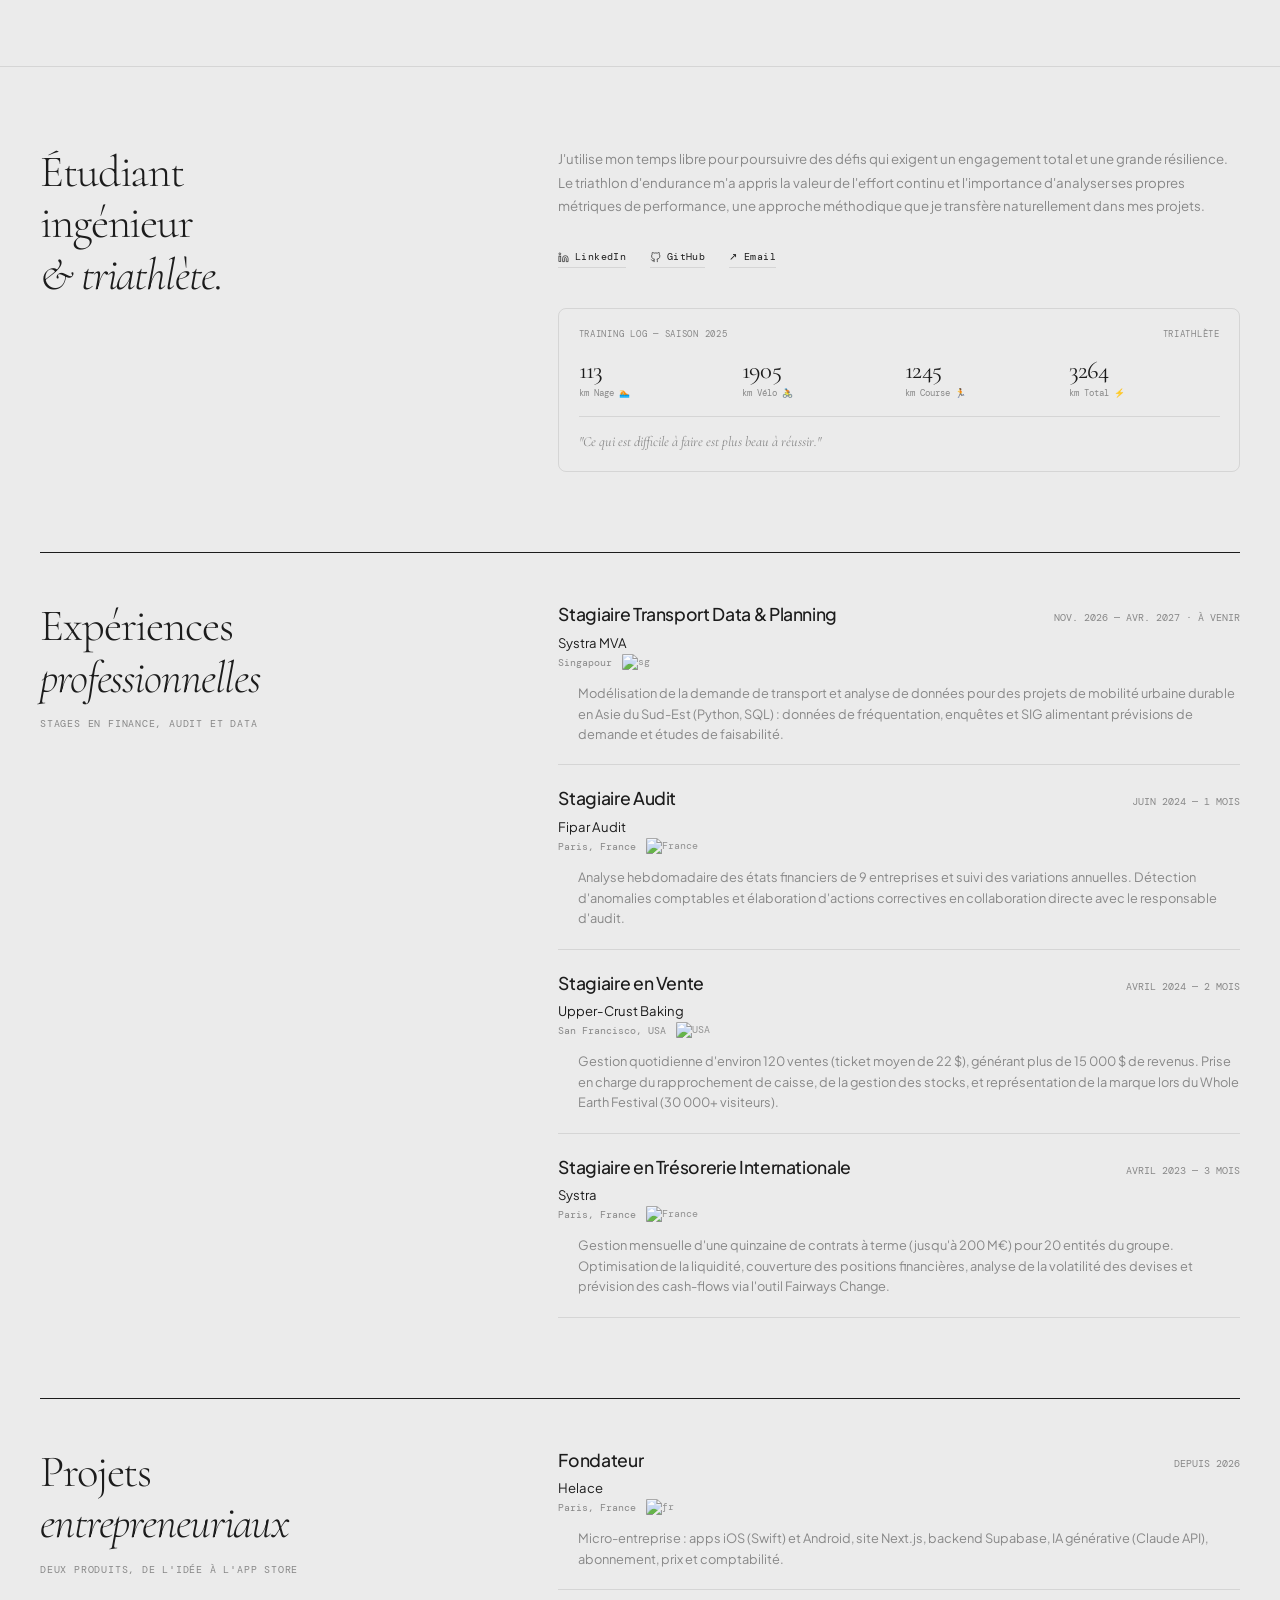
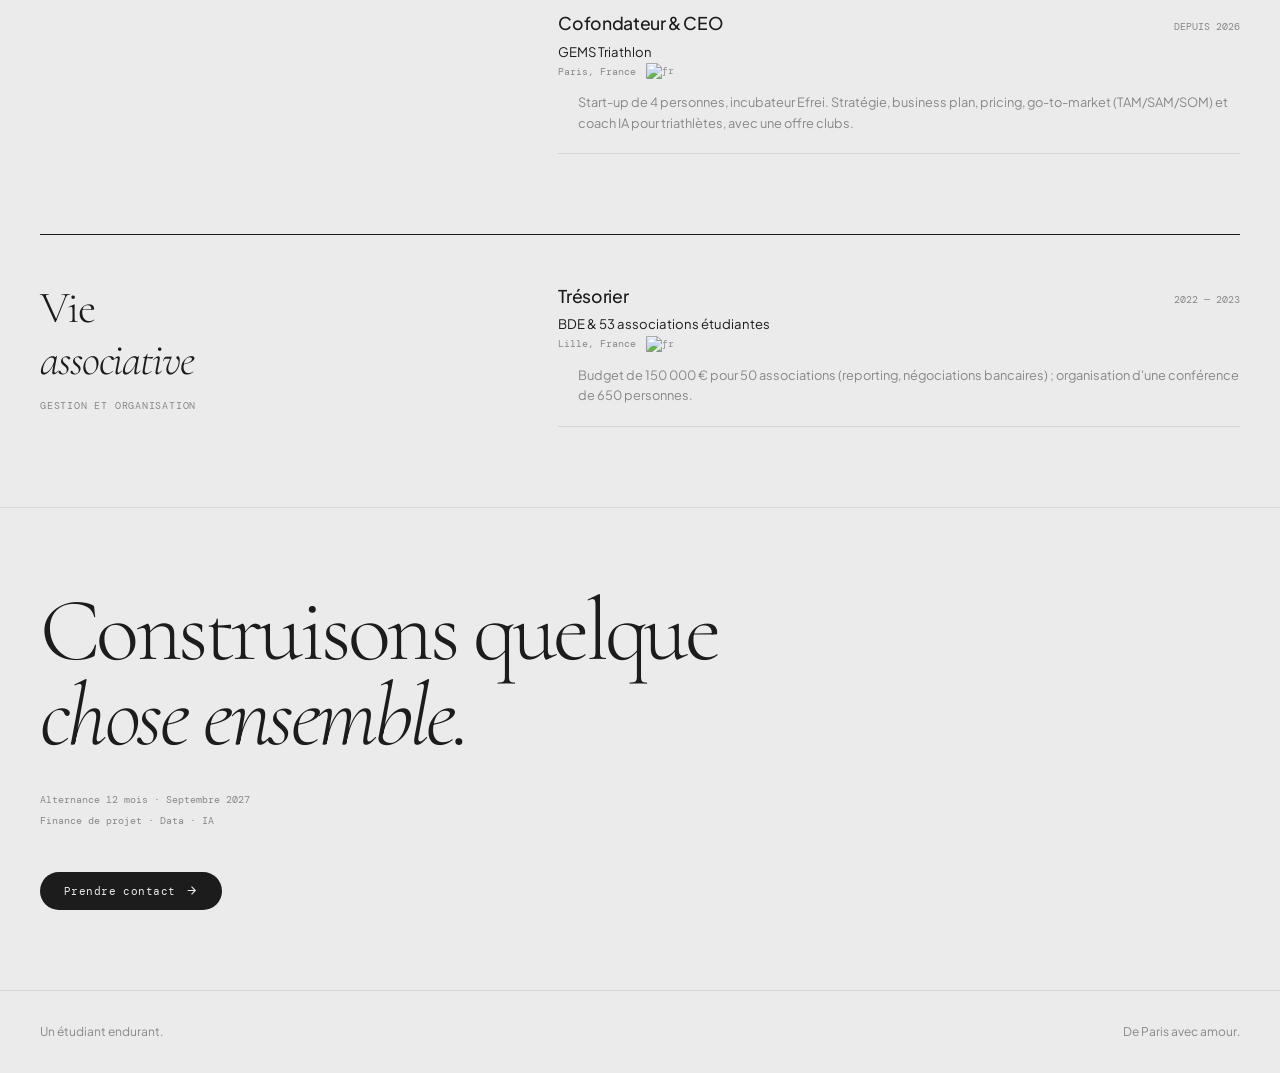
==== commit f8e66b0f: "Remove Mandarin from languages Co-Authored-By: Claude Sonnet 5.5 <noreply@anthropic.com>" ====
--- a/index.html
+++ b/index.html
@@ -148,7 +148,6 @@
                   <div class="bnl-lang-list">
                     <div class="bnl-lang-row"><span>Français</span><span class="bnl-lvl">Maternelle</span></div>
                     <div class="bnl-lang-row"><span>Anglais</span><span class="bnl-lvl">Courant · TOEIC 965</span></div>
-                    <div class="bnl-lang-row"><span>Mandarin</span><span class="bnl-lvl">Débutant</span></div>
                   </div>
                 </div>
 
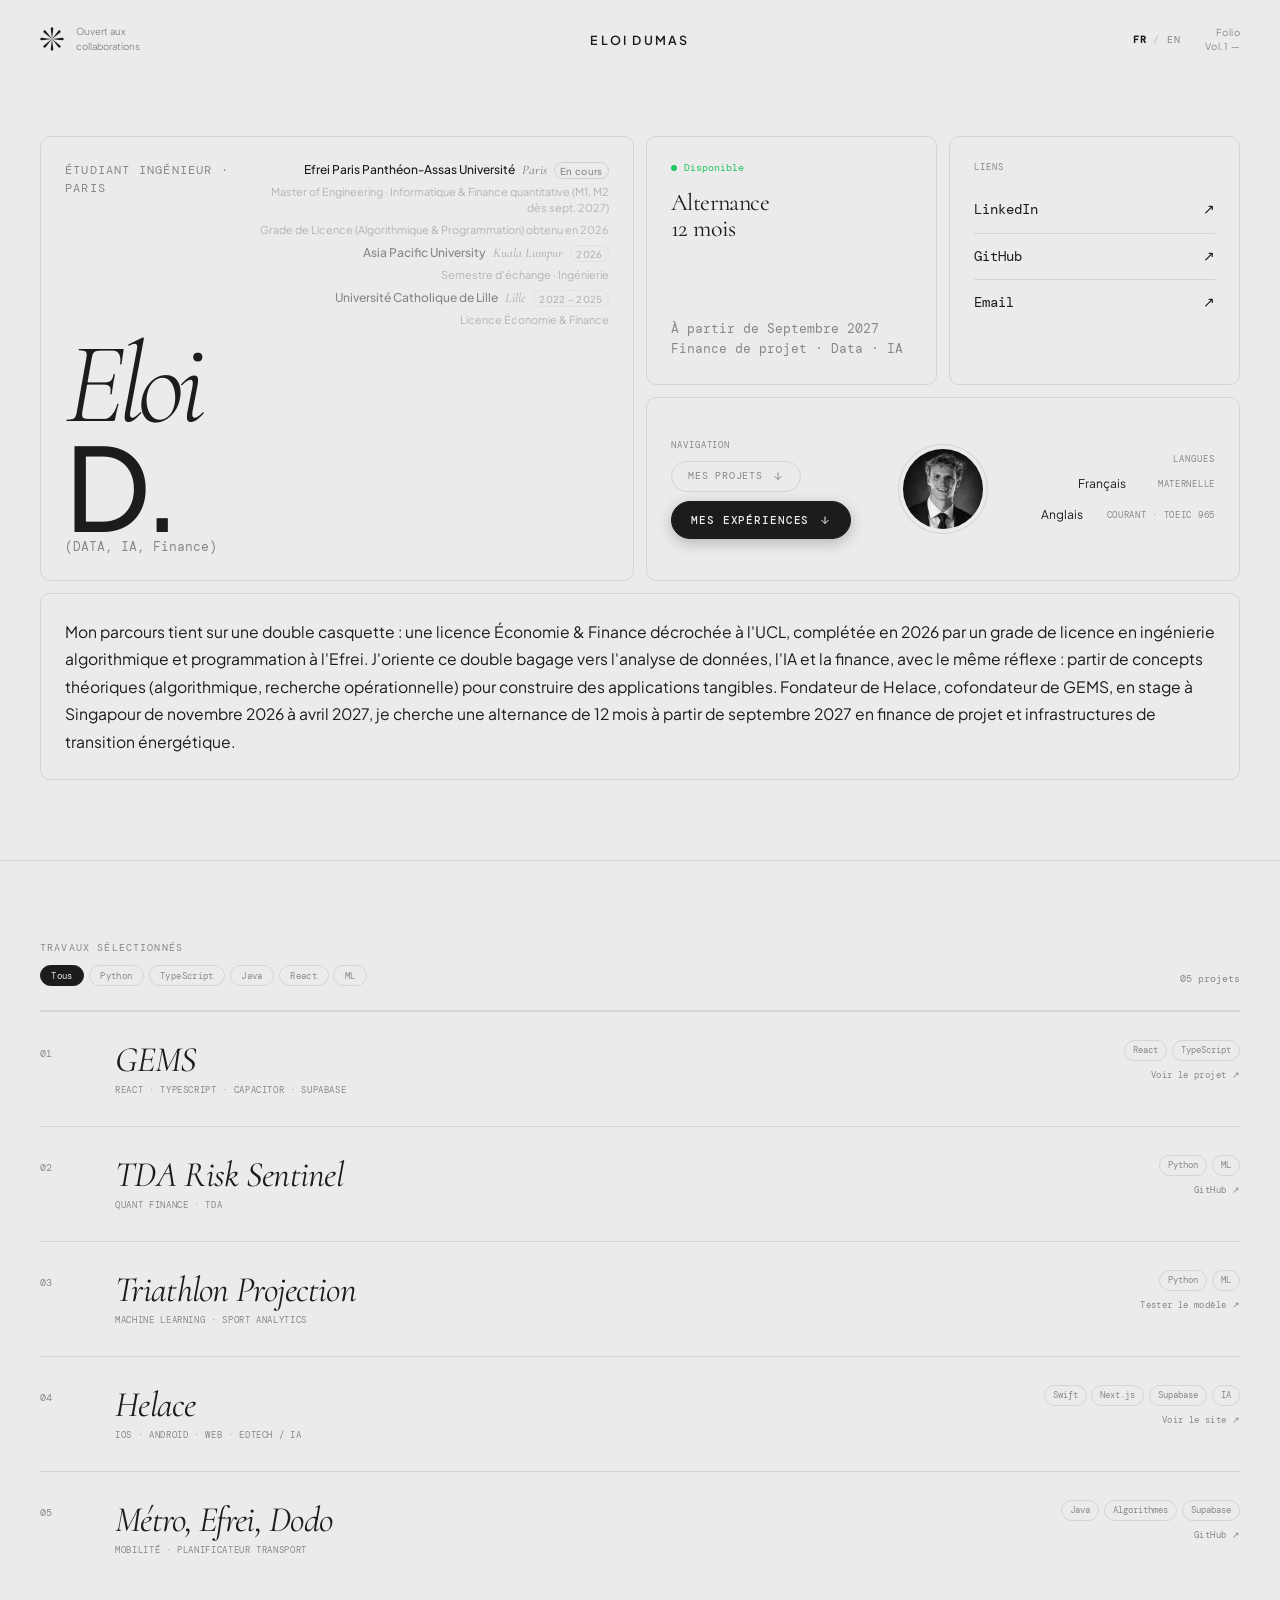
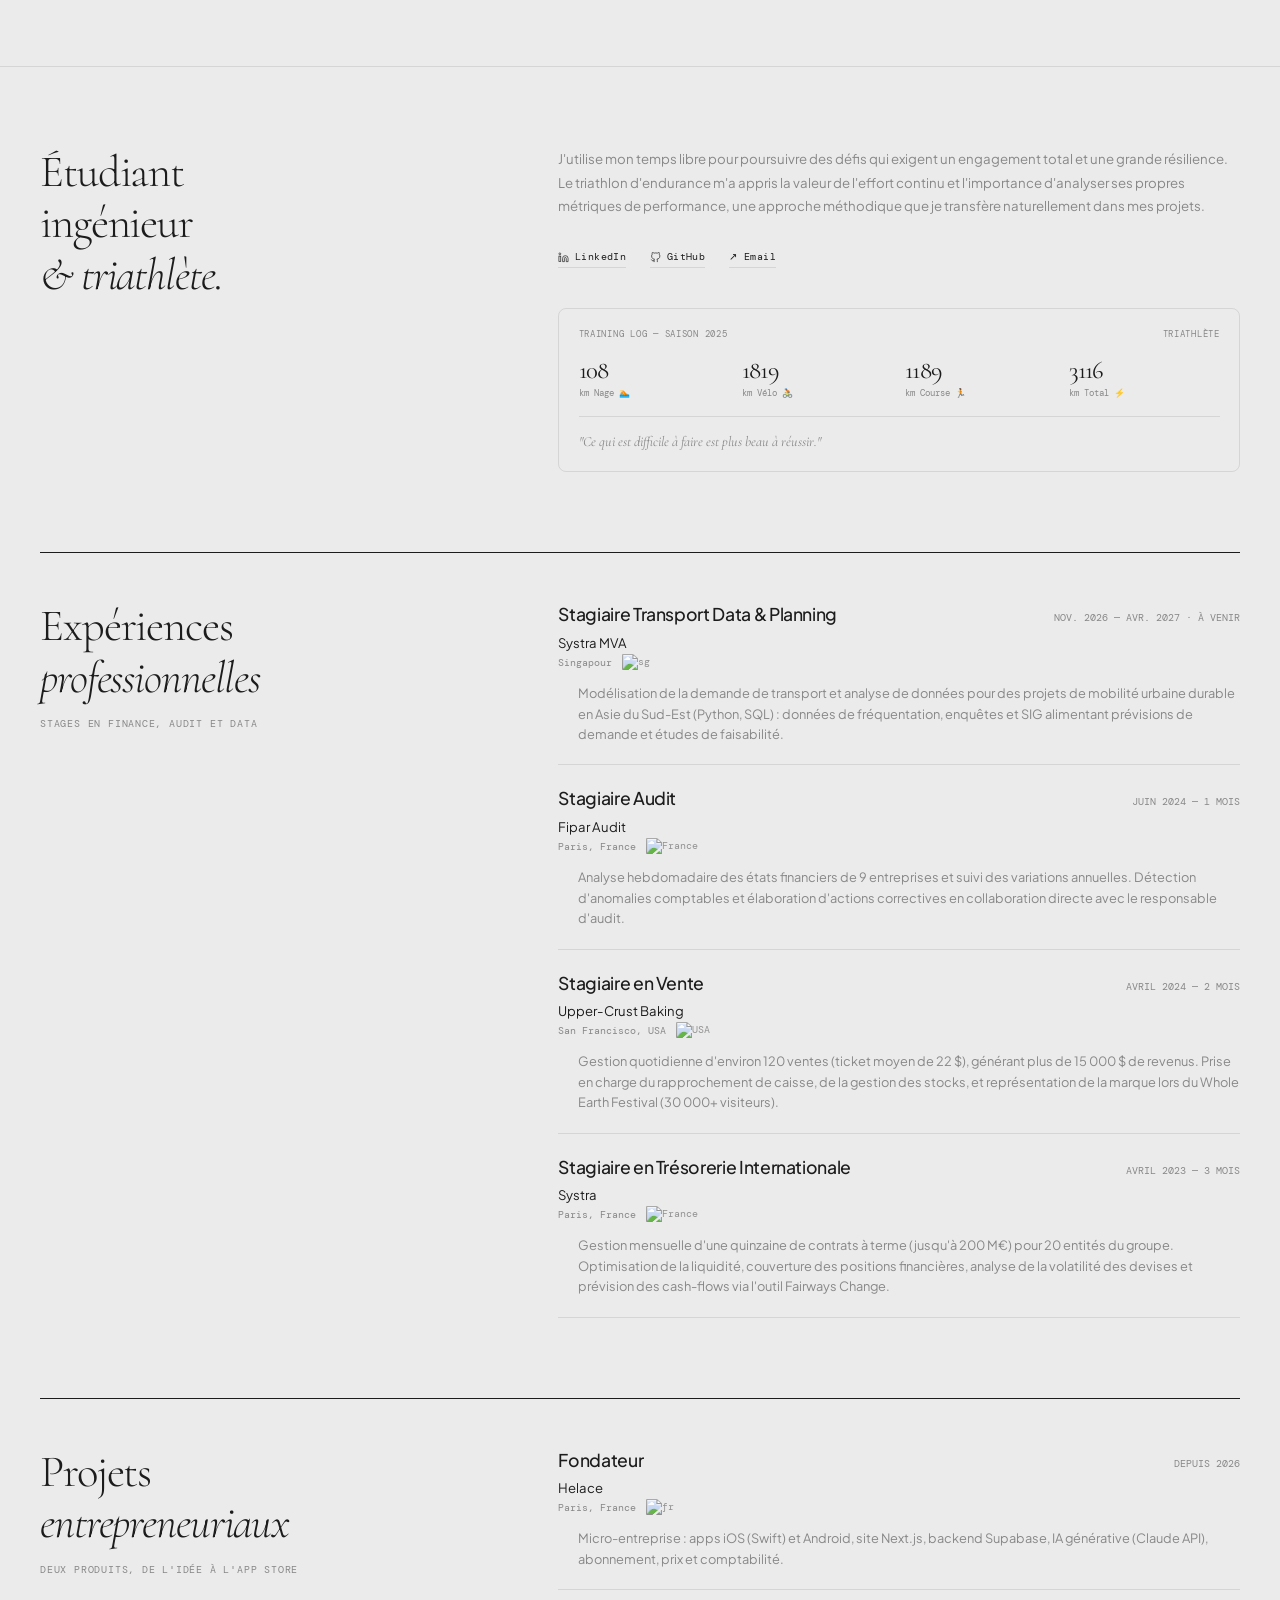
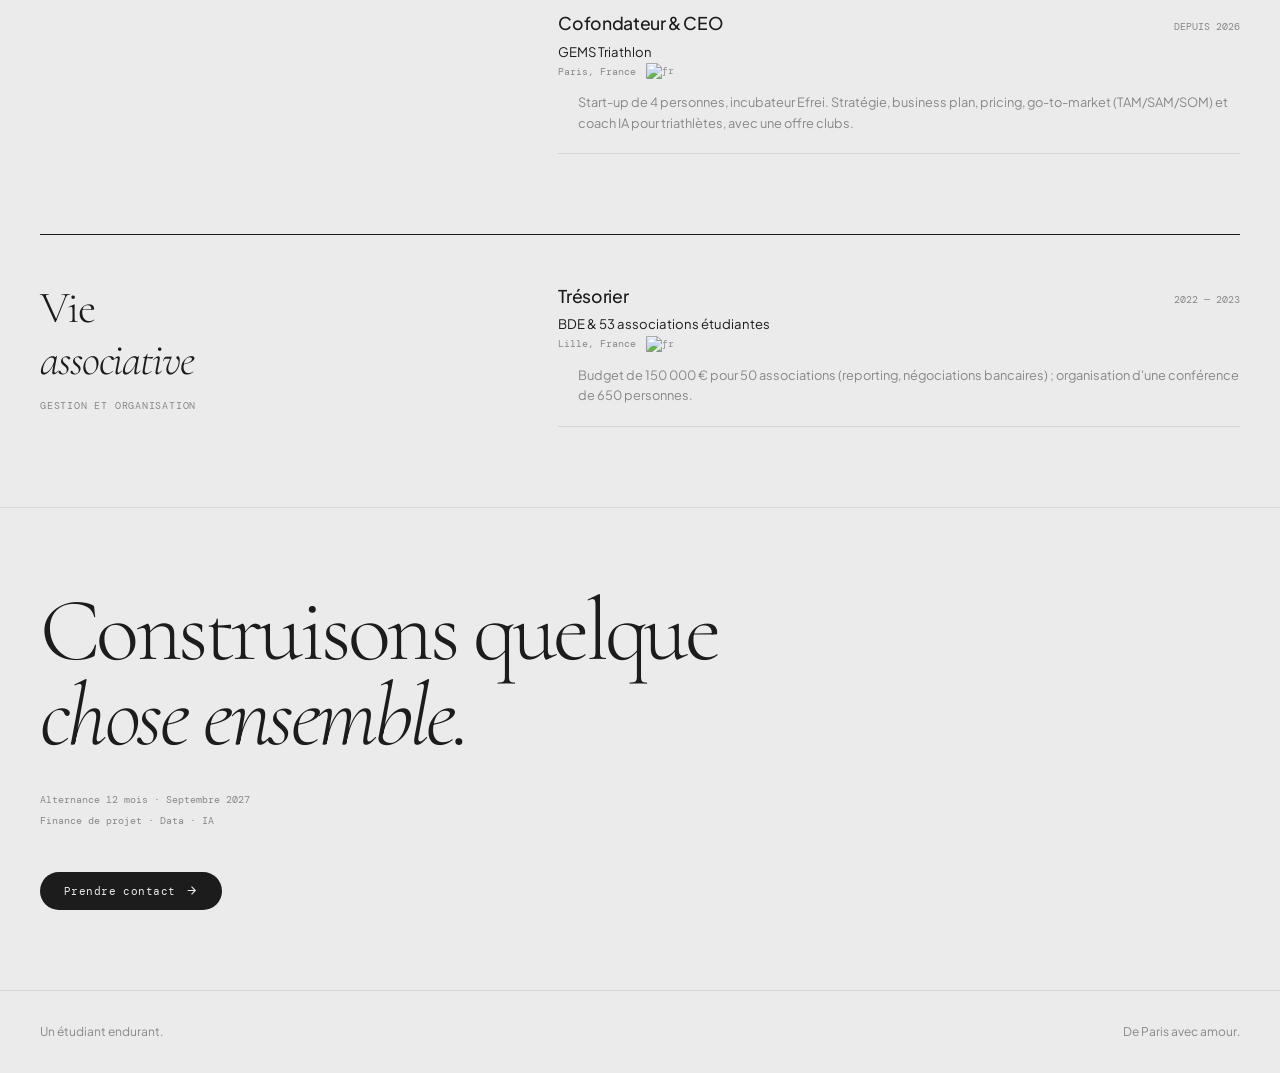
==== commit 21aa613d: "Experiences button scrolls to experiences; cache-bust CSS Co-Authored-By: Claude Sonnet 5.5 <noreply" ====
--- a/index.html
+++ b/index.html
@@ -10,7 +10,7 @@
   <link rel="preconnect" href="https://fonts.gstatic.com" crossorigin>
   <link href="https://fonts.googleapis.com/css2?family=Cormorant:ital,wght@0,300;0,400;1,300;1,400&family=Plus+Jakarta+Sans:wght@300;400;500;600&family=DM+Mono:ital,wght@0,300;0,400;1,300&display=swap" rel="stylesheet">
   <link rel="icon" type="image/png" href="favicon.png">
-  <link rel="stylesheet" href="style.css">
+  <link rel="stylesheet" href="style.css?v=3">
 </head>
 
 <body class="no-scroll">
@@ -132,7 +132,7 @@
                       <span>Mes Projets</span>
                       <svg width="12" height="12" viewBox="0 0 24 24" fill="none" stroke="currentColor" stroke-width="2"><path d="M12 5v14M5 12l7 7 7-7"/></svg>
                     </a>
-                    <a href="#about" class="bento-btn bento-btn--primary">
+                    <a href="#experiences" class="bento-btn bento-btn--primary">
                       <span>Mes Expériences</span>
                       <svg width="12" height="12" viewBox="0 0 24 24" fill="none" stroke="currentColor" stroke-width="2"><path d="M12 5v14M5 12l7 7 7-7"/></svg>
                     </a>
@@ -333,7 +333,7 @@
             </div>
           </div>
 
-          <div class="exp-band r">
+          <div class="exp-band r" id="experiences">
             <div class="exp-band-head">
               <h2 class="about-h">Expériences<br><em>professionnelles</em></h2>
               <p class="exp-band-sub">Stages en finance, audit et data</p>
--- a/style.css
+++ b/style.css
@@ -867,3 +867,5 @@
   box-shadow: 0 4px 14px rgba(28,28,28,.25);
 }
 .bento-btn--primary:hover { transform: translateY(-1px); box-shadow: 0 6px 18px rgba(28,28,28,.3); }
+
+#experiences { scroll-margin-top: 6rem; }
